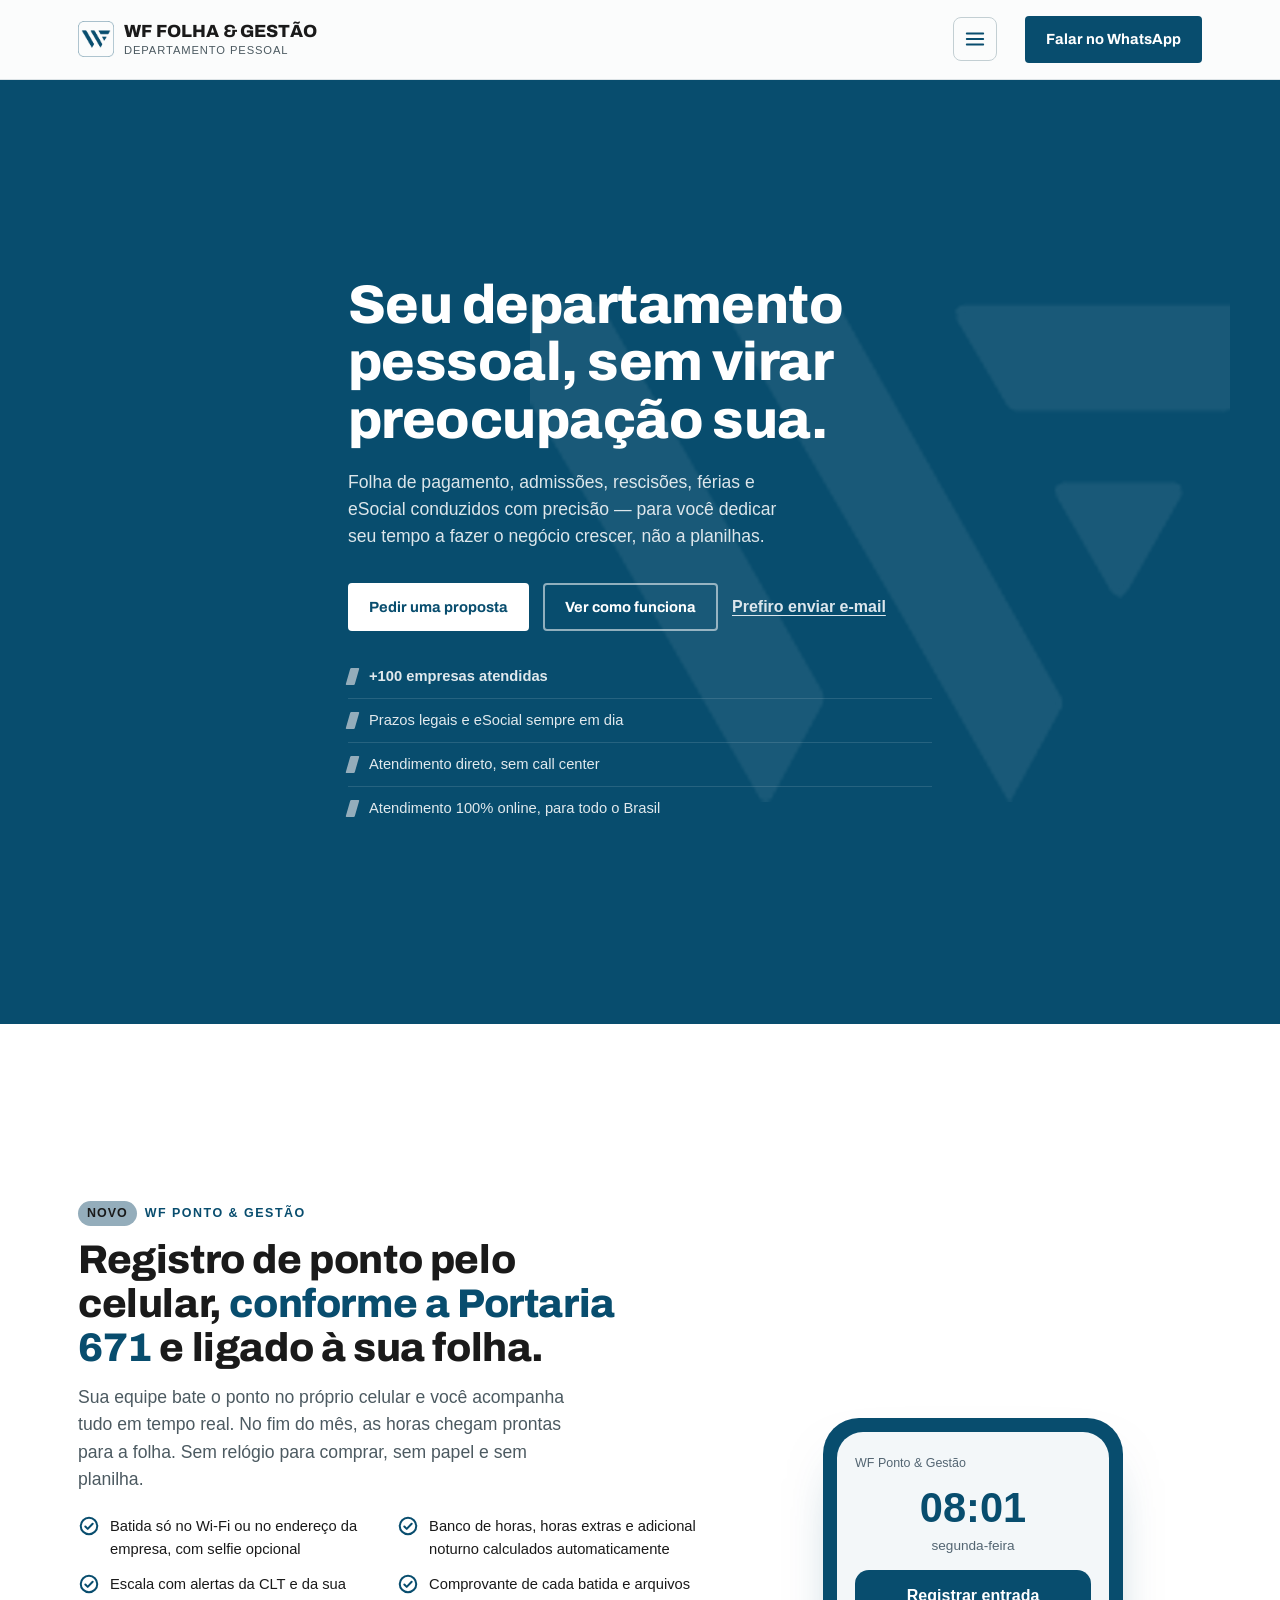
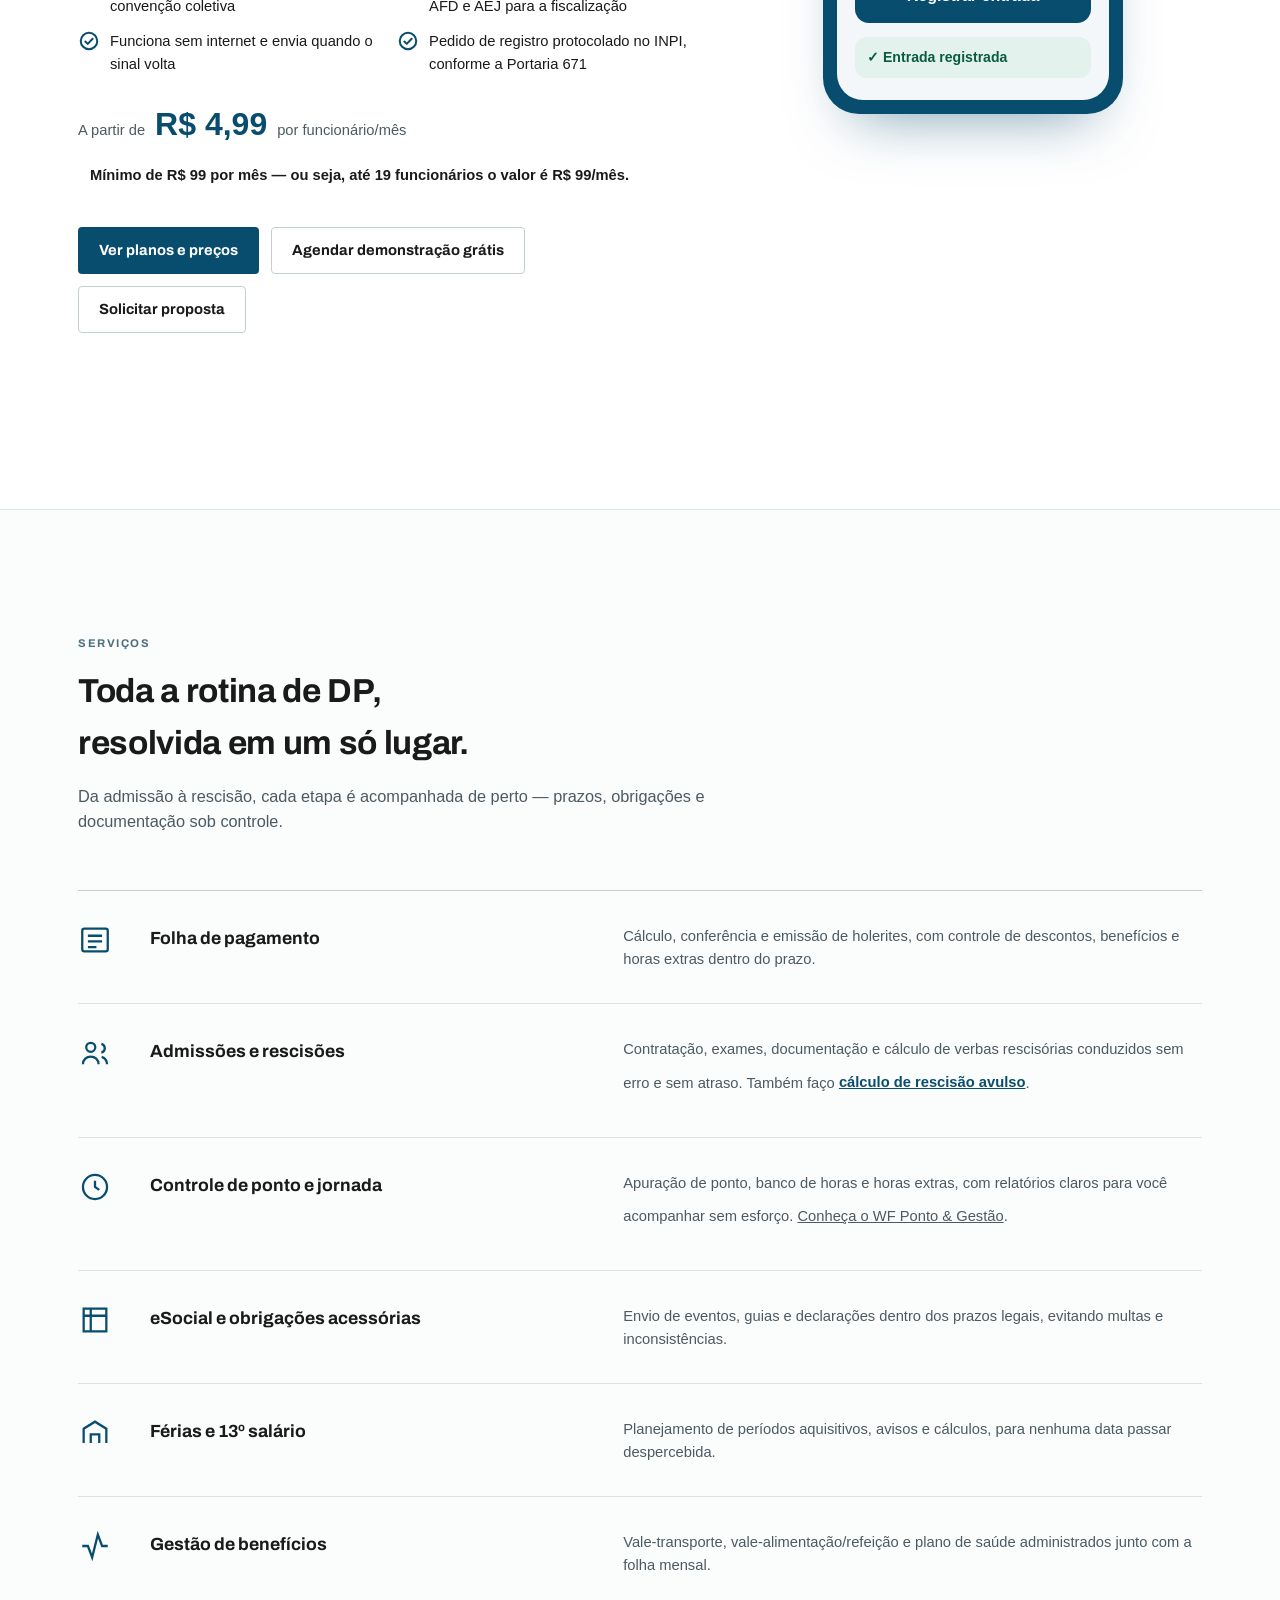
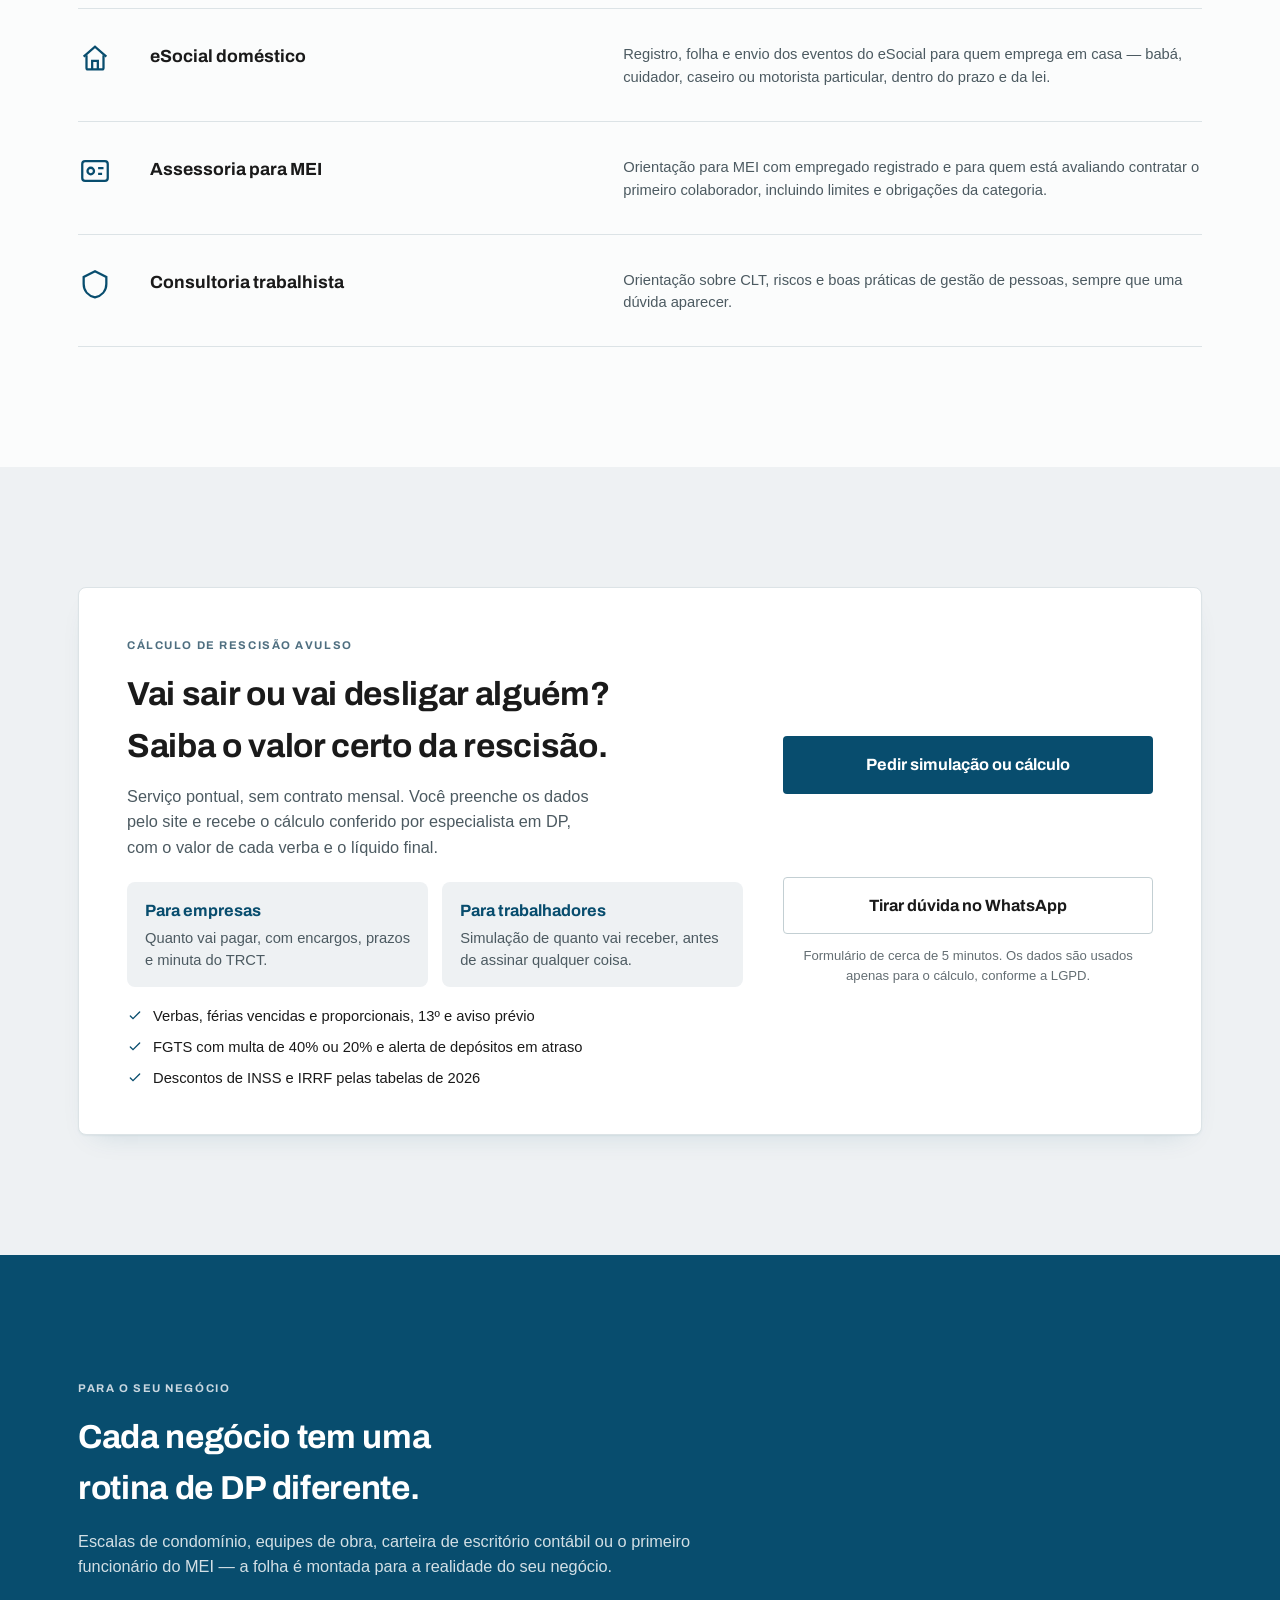
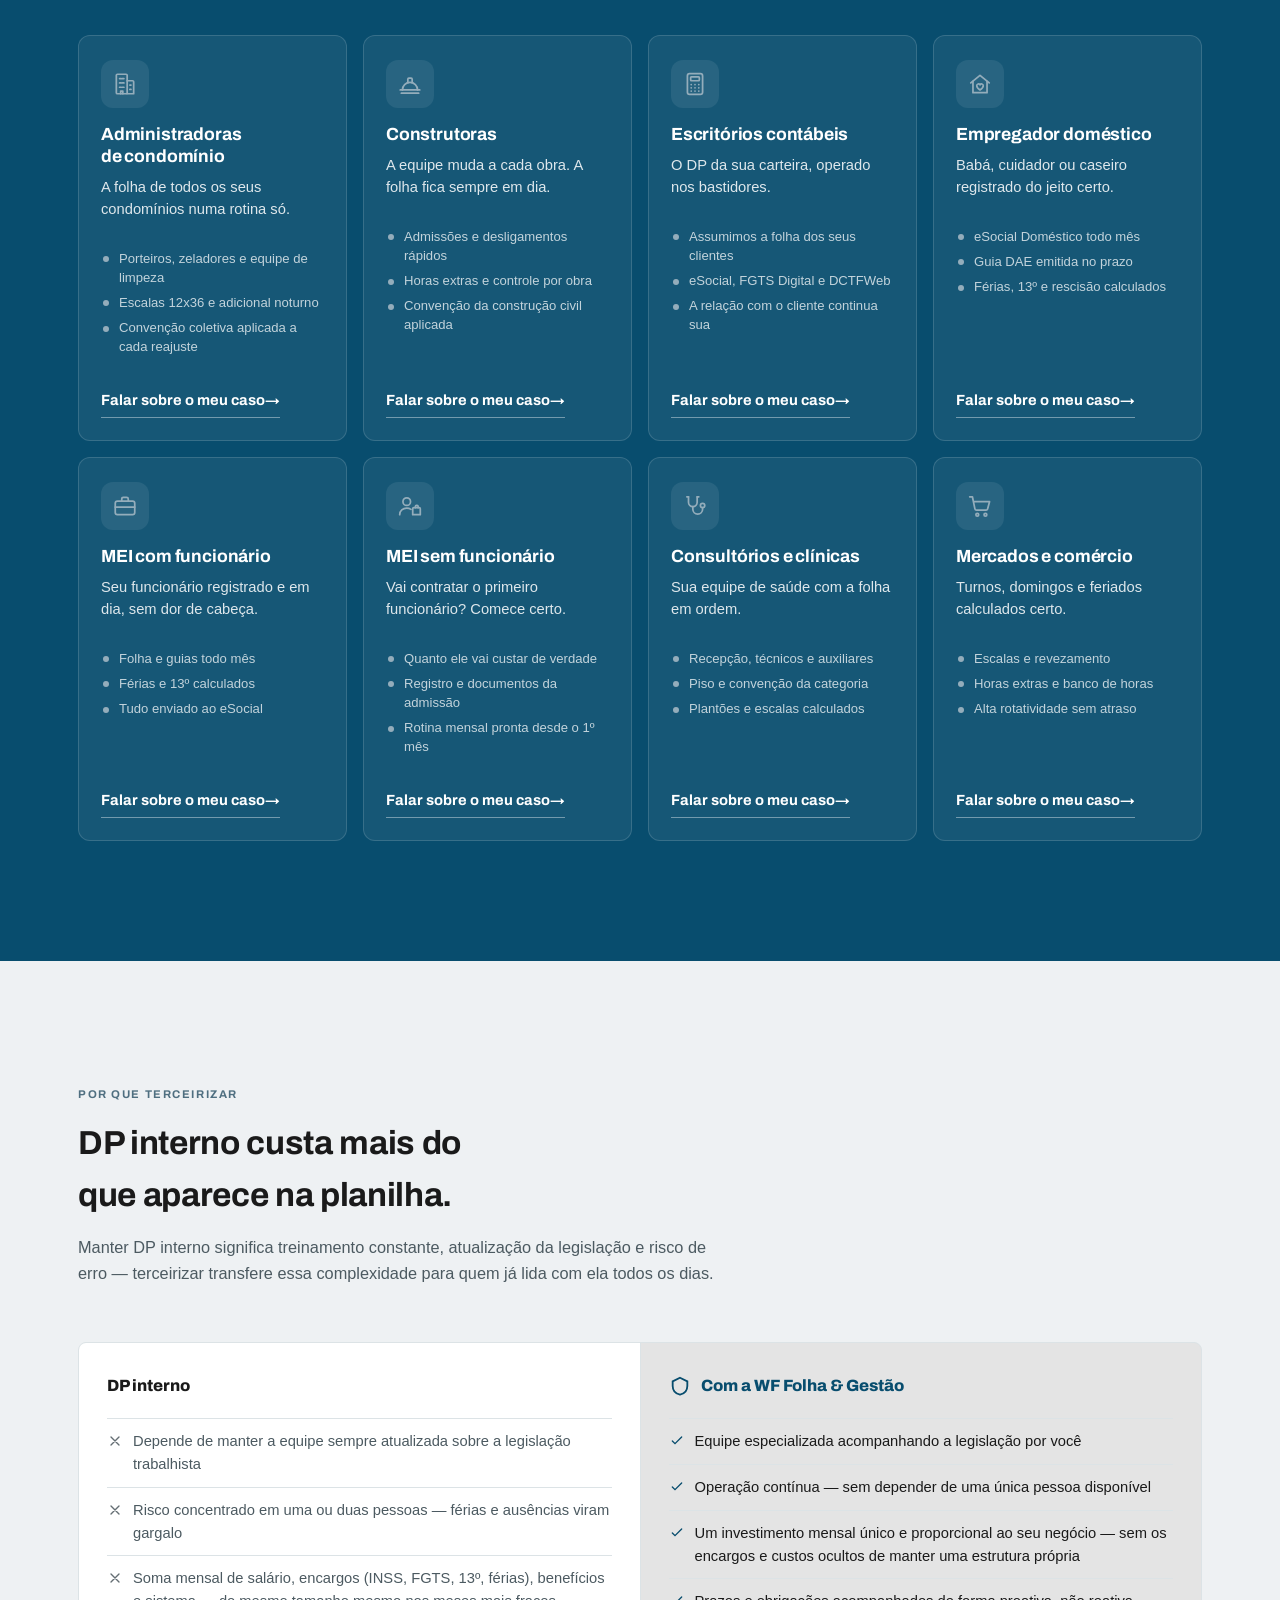
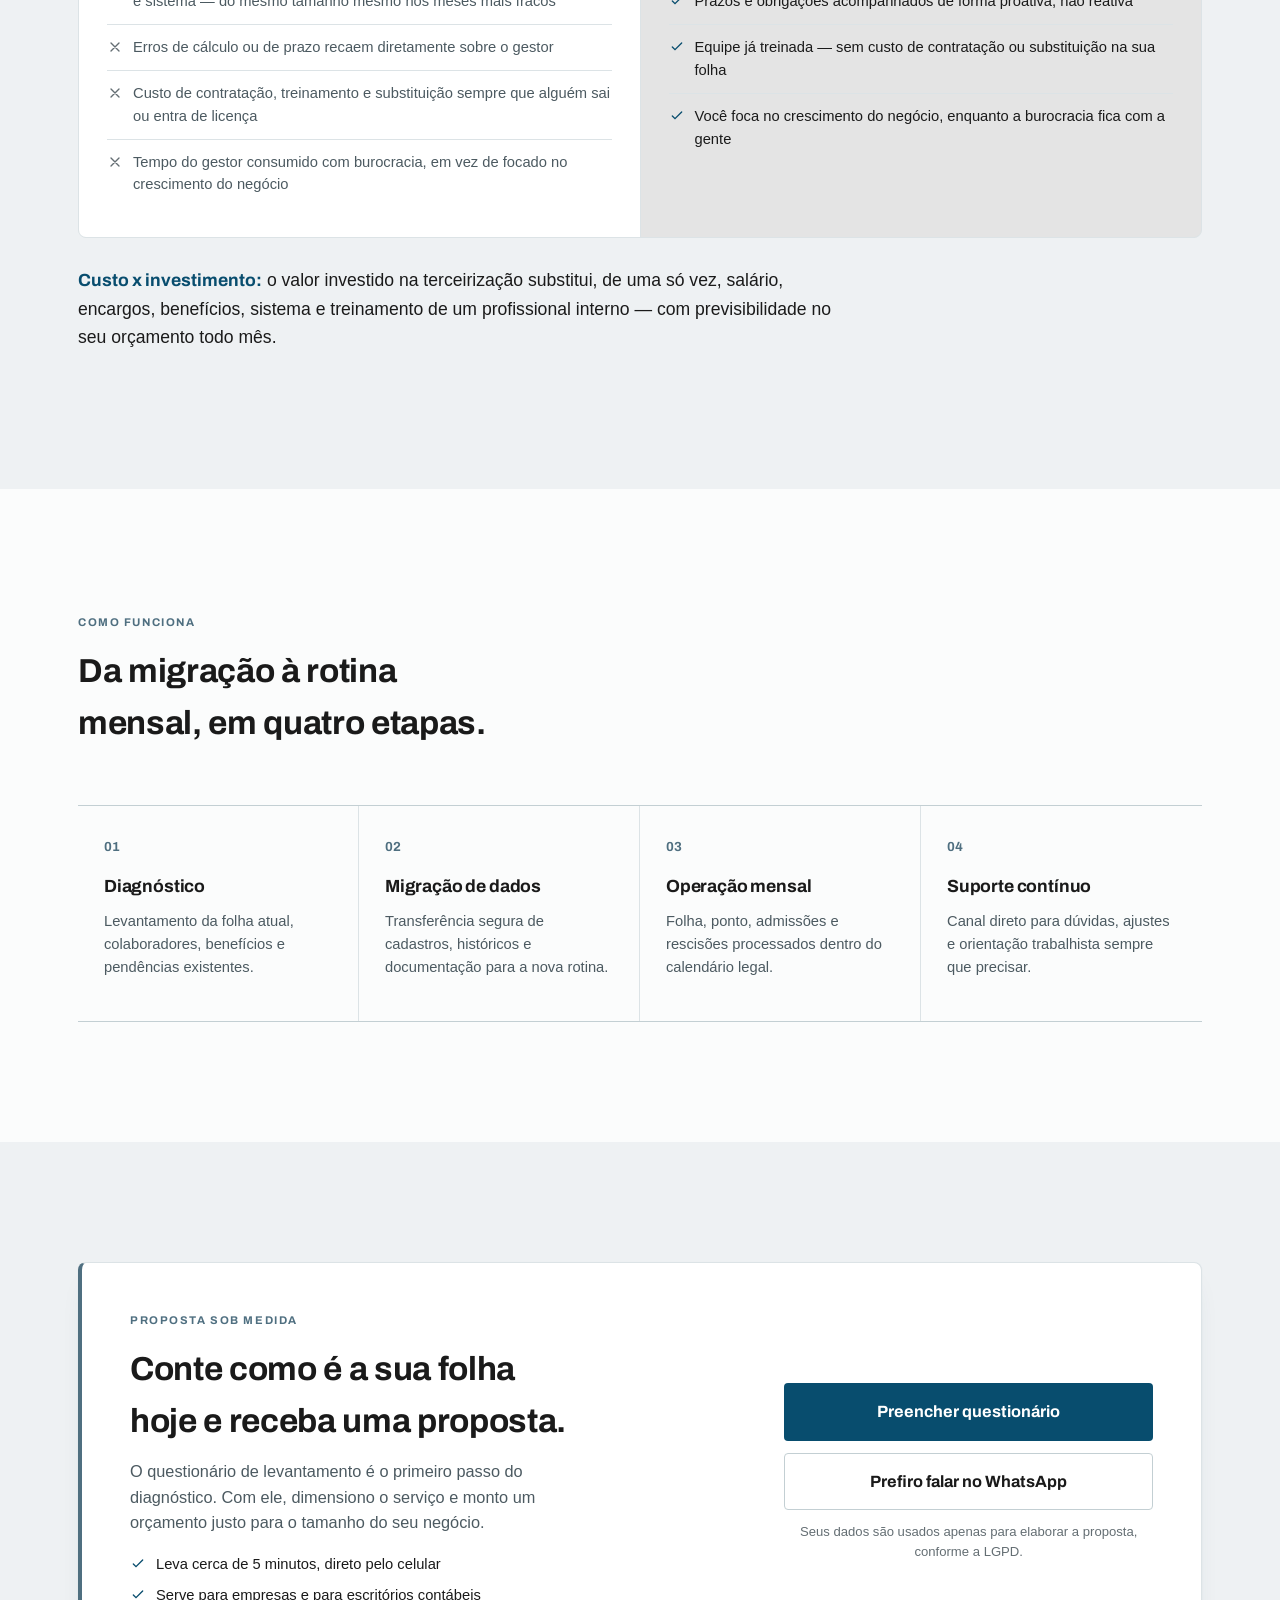
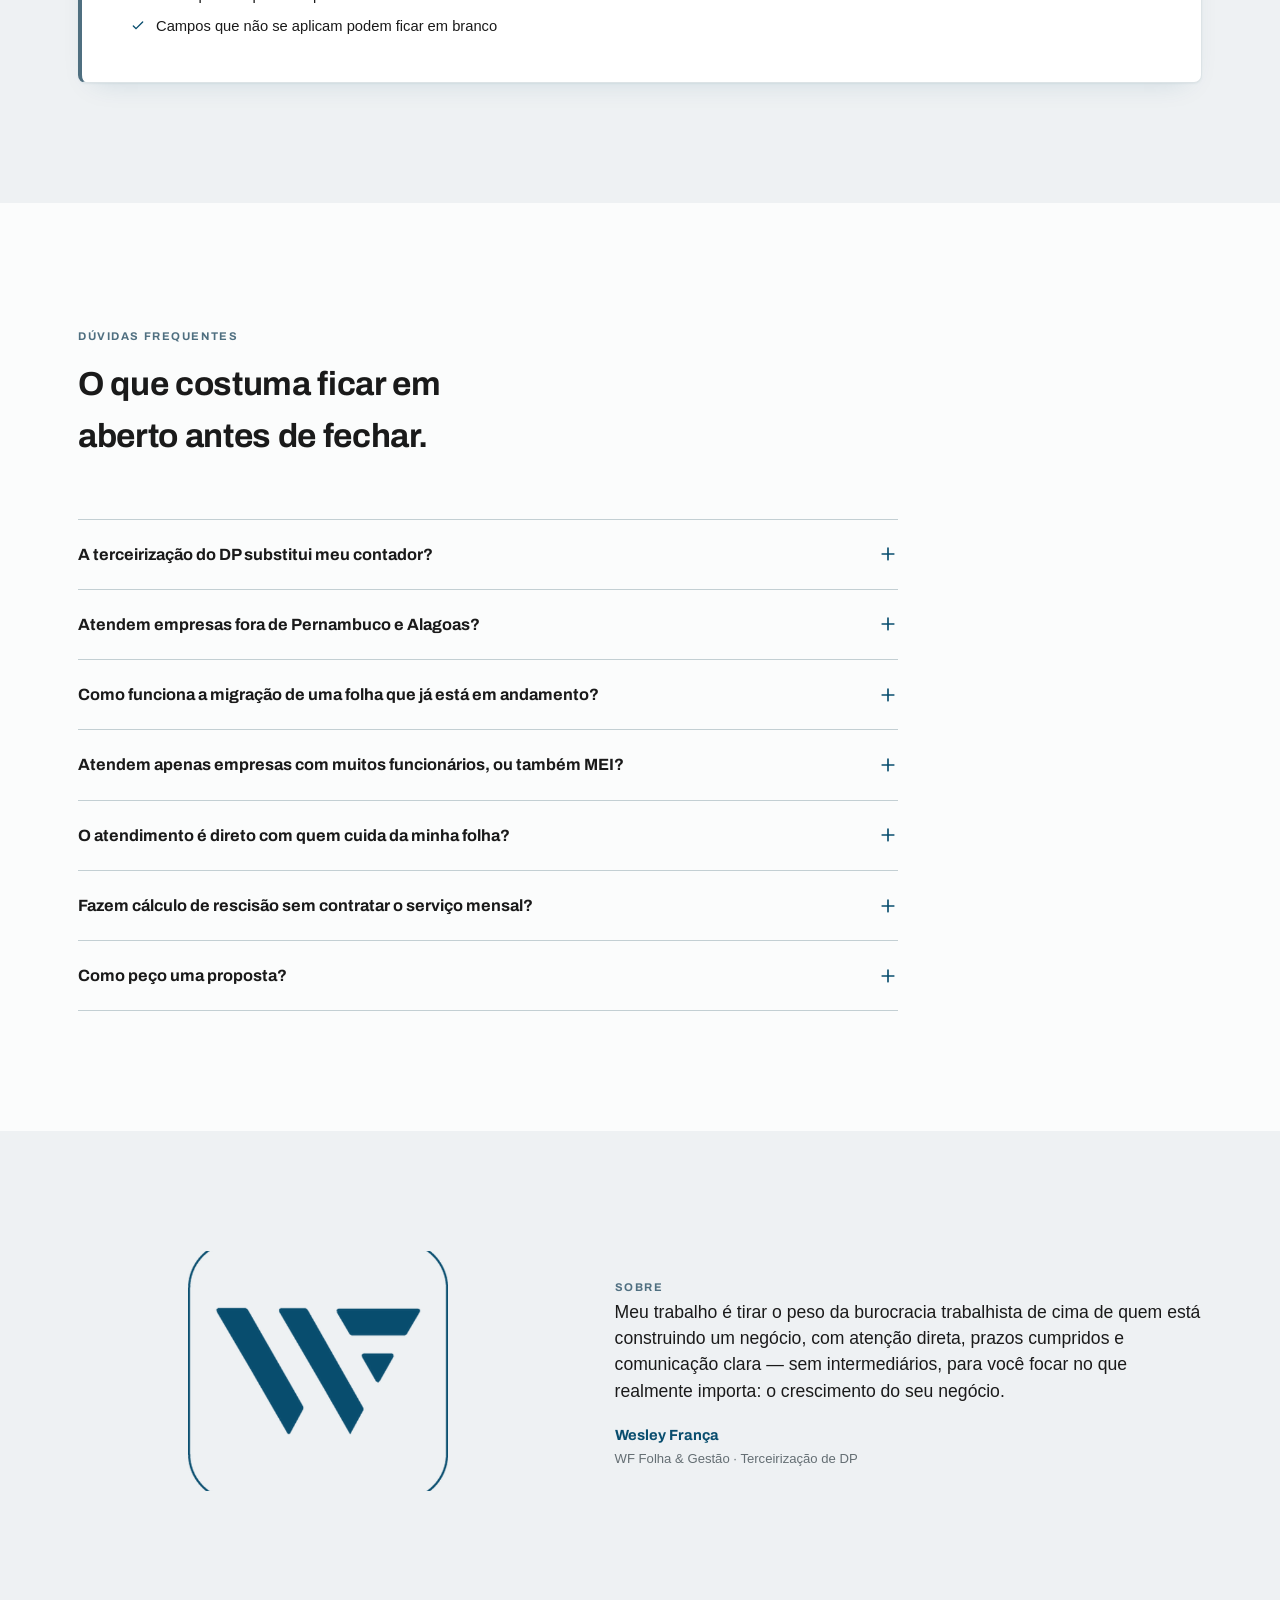
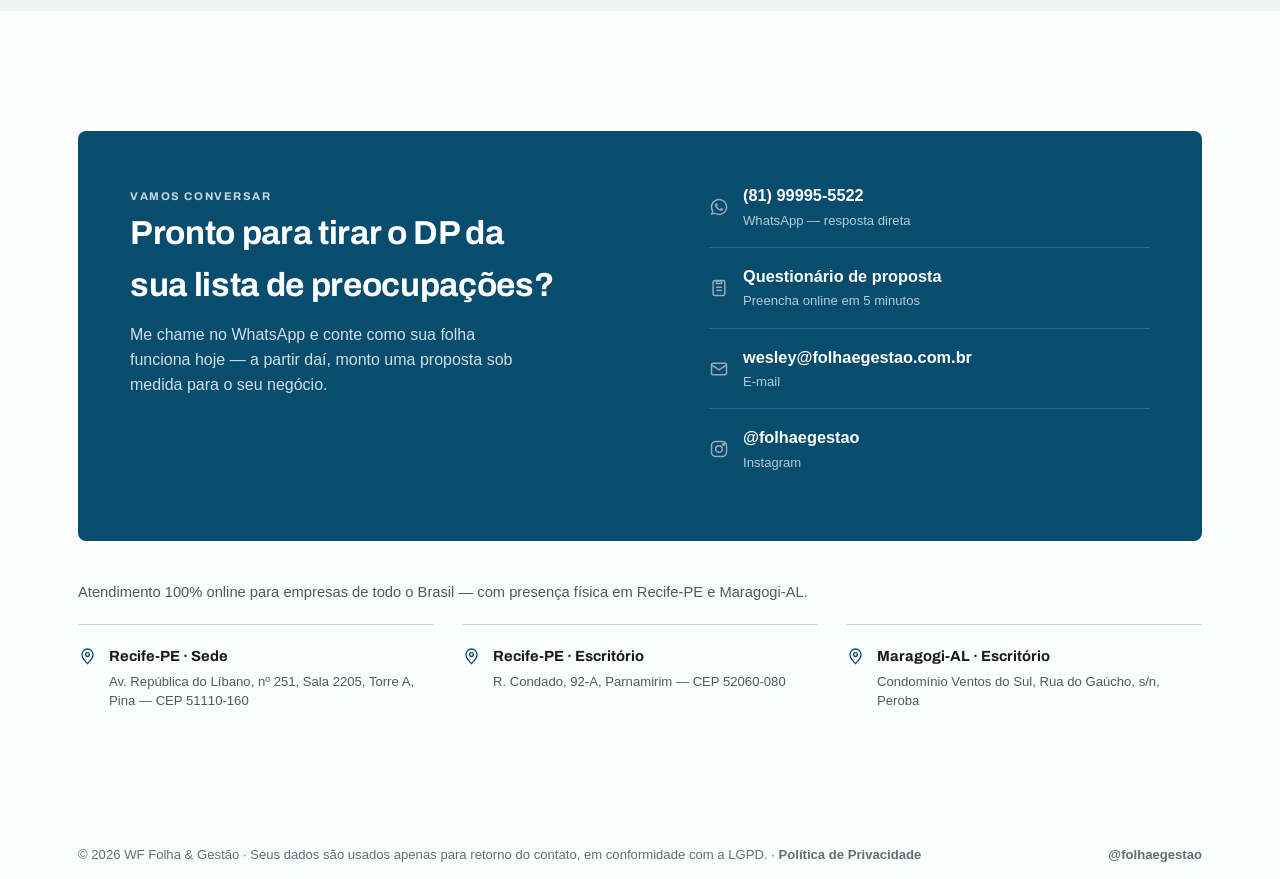
==== index.html @ 5e80c819 "Maragogi passa de "Filial" para "Escritório" O dono confirmou que a unidade de Maragogi não tem insc" ====
<!DOCTYPE html>
<html lang="pt-BR">
<head>
<meta charset="UTF-8">
<meta name="viewport" content="width=device-width, initial-scale=1, viewport-fit=cover">
<title>WF Folha &amp; Gestão | Departamento Pessoal terceirizado e ponto pelo celular</title>
<link rel="canonical" href="https://folhaegestao.com.br/">
<script type="application/ld+json">{"@context": "https://schema.org", "@type": "ProfessionalService", "name": "WF Folha & Gestão", "alternateName": "Wesley França Soluções Empresariais", "url": "https://folhaegestao.com.br/", "logo": "https://folhaegestao.com.br/icon-512.png", "image": "https://folhaegestao.com.br/og-image.png", "telephone": "+55-81-99995-5522", "email": "wesley@folhaegestao.com.br", "address": {"@type": "PostalAddress", "streetAddress": "Av. República do Líbano, 251, Sala 2205, Torre A", "addressLocality": "Recife", "addressRegion": "PE", "postalCode": "51110-160", "addressCountry": "BR"}, "areaServed": "BR", "sameAs": ["https://instagram.com/folhaegestao"], "description": "Terceirização de Departamento Pessoal e ponto eletrônico pelo celular: folha de pagamento, admissões, rescisões, férias e eSocial."}</script>
<meta name="description" content="WF Folha &amp; Gestão — terceirização de Departamento Pessoal: folha de pagamento, admissões, rescisões, férias e eSocial para condomínios, construtoras, escritórios contábeis, clínicas, comércio, MEI e empregador doméstico em Recife, litoral sul de PE e Maragogi-AL.">
<meta name="theme-color" content="#084D6E">
<link rel="icon" href="favicon.ico" sizes="any">
<link rel="icon" type="image/png" href="icon-512.png">
<link rel="apple-touch-icon" href="apple-touch-icon.png">
<meta property="og:type" content="website">
<meta property="og:locale" content="pt_BR">
<meta property="og:site_name" content="WF Folha &amp; Gestão">
<meta property="og:title" content="WF Folha &amp; Gestão — Terceirização de Departamento Pessoal">
<meta property="og:description" content="Folha de pagamento, admissões, rescisões, férias e eSocial conduzidos com precisão para o seu negócio.">
<meta property="og:url" content="https://folhaegestao.com.br/">
<meta property="og:image" content="https://folhaegestao.com.br/og-image.png">
<meta property="og:image:width" content="1200">
<meta property="og:image:height" content="630">
<meta name="twitter:card" content="summary_large_image">
<link rel="preconnect" href="https://fonts.googleapis.com">
<link rel="preconnect" href="https://fonts.gstatic.com" crossorigin>
<link rel="stylesheet" href="https://fonts.googleapis.com/css2?family=Archivo:wght@400;500;600;700;800&family=Archivo+Expanded:wght@700&display=swap">

<link rel="stylesheet" href="/estilos.css">
</head>
<body>
<a class="pular-conteudo" href="#conteudo">Pular para o conteúdo</a>

<header>
  <div class="wrap nav">
    <a class="brand-lockup" href="/" aria-label="WF Folha &amp; Gestão — início">
      <span class="brand-mark" aria-hidden="true"></span>
      <span class="brand">
        <span class="brand-name">WF Folha &amp; Gestão</span>
        <span class="brand-sub">Departamento Pessoal</span>
      </span>
    </a>
    <button class="menu-botao" type="button" id="menu-botao" aria-expanded="false" aria-controls="menu-principal" aria-label="Abrir menu de navegação">
      <svg viewBox="0 0 24 24" fill="none" stroke="currentColor" stroke-width="2" stroke-linecap="round" aria-hidden="true"><path d="M3 6h18M3 12h18M3 18h18"/></svg>
    </button>
    <nav class="links nav-links-mobile-hide" id="menu-principal">
      <a href="/ponto/" style="font-weight:700">Registro de ponto</a>
      <a href="#servicos">Serviços</a>
      <a href="#para-quem">Para quem</a>
      <a href="#calculo-rescisao">Rescisão</a>
      <a href="#comparativo">Por que terceirizar</a>
      <a href="#processo">Como funciona</a>
      <a href="#proposta">Proposta</a>
      <a href="#faq">Dúvidas</a>
      <a href="#contato">Contato</a>
    </nav>
    <a class="btn btn-gold nav-cta" href="https://wa.me/5581999955522?text=Ol%C3%A1%21%20Vim%20pelo%20site%20e%20quero%20saber%20mais%20sobre%20a%20terceiriza%C3%A7%C3%A3o%20de%20DP." target="_blank" rel="noopener">Falar no WhatsApp</a>
  </div>
</header>
<main id="conteudo">

<section class="hero">
  <div class="wrap hero-inner">
    <div>
      <h1>Seu departamento pessoal, sem virar preocupação sua.</h1>
      <p class="hero-sub">Folha de pagamento, admissões, rescisões, férias e eSocial conduzidos com precisão — para você dedicar seu tempo a fazer o negócio crescer, não a planilhas.</p>
      <div class="hero-ctas">
        <a class="btn btn-gold" href="https://wa.me/5581999955522?text=Ol%C3%A1%21%20Vim%20pelo%20site%20e%20quero%20saber%20mais%20sobre%20a%20terceiriza%C3%A7%C3%A3o%20de%20DP." target="_blank" rel="noopener">
          Pedir uma proposta
        </a>
        <a class="btn btn-line-petrol" href="#proposta">Ver como funciona</a>
        <a class="hero-link" href="mailto:comercial@folhaegestao.com.br">Prefiro enviar e-mail</a>
      </div>
      <div class="hero-chips">
        <div class="hero-chip">
          <span class="hero-chip-mark" aria-hidden="true"></span>
          <strong>+100 empresas atendidas</strong>
        </div>
        <div class="hero-chip">
          <span class="hero-chip-mark" aria-hidden="true"></span>
          Prazos legais e eSocial sempre em dia
        </div>
        <div class="hero-chip">
          <span class="hero-chip-mark" aria-hidden="true"></span>
          Atendimento direto, sem call center
        </div>
        <div class="hero-chip">
          <span class="hero-chip-mark" aria-hidden="true"></span>
          Atendimento 100% online, para todo o Brasil
        </div>
      </div>
    </div>
  </div>
</section>


<span id="registro-de-ponto" class="ancora-antiga" aria-hidden="true"></span>
<span id="ponto" class="ancora-antiga" aria-hidden="true"></span>
<section class="ponto-faixa" id="wf-ponto" aria-labelledby="ponto-titulo">
  <div class="wrap">
    <div>
      <span class="ponto-selo"><b>Novo</b> WF Ponto &amp; Gestão</span>
      <h2 id="ponto-titulo">Registro de ponto pelo celular, <em>conforme a Portaria 671</em> e ligado à sua folha.</h2>
      <p class="ponto-lead">Sua equipe bate o ponto no próprio celular e você acompanha tudo em tempo real. No fim do mês, as horas chegam prontas para a folha. Sem relógio para comprar, sem papel e sem planilha.</p>
      <ul class="ponto-beneficios">
        <li><svg viewBox="0 0 24 24" fill="none" stroke="currentColor" stroke-width="2.2" stroke-linecap="round" stroke-linejoin="round" aria-hidden="true"><circle cx="12" cy="12" r="9"/><path d="M8 12.5l2.6 2.6L16 9.5"/></svg>Batida só no Wi-Fi ou no endereço da empresa, com selfie opcional</li>
        <li><svg viewBox="0 0 24 24" fill="none" stroke="currentColor" stroke-width="2.2" stroke-linecap="round" stroke-linejoin="round" aria-hidden="true"><circle cx="12" cy="12" r="9"/><path d="M8 12.5l2.6 2.6L16 9.5"/></svg>Banco de horas, horas extras e adicional noturno calculados automaticamente</li>
        <li><svg viewBox="0 0 24 24" fill="none" stroke="currentColor" stroke-width="2.2" stroke-linecap="round" stroke-linejoin="round" aria-hidden="true"><circle cx="12" cy="12" r="9"/><path d="M8 12.5l2.6 2.6L16 9.5"/></svg>Escala com alertas da CLT e da sua convenção coletiva</li>
        <li><svg viewBox="0 0 24 24" fill="none" stroke="currentColor" stroke-width="2.2" stroke-linecap="round" stroke-linejoin="round" aria-hidden="true"><circle cx="12" cy="12" r="9"/><path d="M8 12.5l2.6 2.6L16 9.5"/></svg>Comprovante de cada batida e arquivos AFD e AEJ para a fiscalização</li>
        <li><svg viewBox="0 0 24 24" fill="none" stroke="currentColor" stroke-width="2.2" stroke-linecap="round" stroke-linejoin="round" aria-hidden="true"><circle cx="12" cy="12" r="9"/><path d="M8 12.5l2.6 2.6L16 9.5"/></svg>Funciona sem internet e envia quando o sinal volta</li>
        <li><svg viewBox="0 0 24 24" fill="none" stroke="currentColor" stroke-width="2.2" stroke-linecap="round" stroke-linejoin="round" aria-hidden="true"><circle cx="12" cy="12" r="9"/><path d="M8 12.5l2.6 2.6L16 9.5"/></svg>Pedido de registro protocolado no INPI, conforme a Portaria 671</li>
      </ul>
      <div class="ponto-preco"><span>A partir de</span><strong>R$ 4,99</strong><span>por funcionário/mês</span></div>
      <p class="ponto-minimo">Mínimo de R$ 99 por mês &mdash; ou seja, at&eacute; 19 funcion&aacute;rios o valor &eacute; R$ 99/m&ecirc;s.</p>
      <div class="ponto-ctas">
        <a class="btn btn-gold" href="/ponto/#planos">Ver planos e preços</a>
        <a class="btn btn-ghost" href="/ponto/#demonstracao">Agendar demonstração grátis</a>
        <a class="btn btn-ghost" href="https://wa.me/5581999955522?text=Ol%C3%A1%21%20Vim%20pelo%20site%20e%20quero%20uma%20proposta%20do%20WF%20Ponto%20%26%20Gest%C3%A3o%20%28registro%20de%20ponto%29." target="_blank" rel="noopener">Solicitar proposta</a>
      </div>
    </div>
    <!-- Item c da auditoria: a tela de exemplo não inventa pessoa, empresa,
         data exata nem saldo de banco de horas. Mostra só a confirmação. -->
    <div class="ponto-celular" role="img" aria-label="Tela de exemplo do app de ponto, com a entrada registrada">
      <div class="ponto-tela">
        <div class="t-topo"><span>WF Ponto &amp; Gestão</span></div>
        <div class="t-hora">08:01</div>
        <div class="t-data">segunda-feira</div>
        <div class="t-botao">Registrar entrada</div>
        <div class="t-ok"><b>✓ Entrada registrada</b></div>
      </div>
    </div>
  </div>
</section>

<section id="servicos">
  <div class="wrap">
    <div class="section-head">
      <span class="eyebrow">Serviços</span>
      <h2>Toda a rotina de DP, resolvida em um só lugar.</h2>
      <p>Da admissão à rescisão, cada etapa é acompanhada de perto — prazos, obrigações e documentação sob controle.</p>
    </div>

    <div class="ledger">
      <div class="ledger-row">
        <svg class="ledger-icon" viewBox="0 0 24 24" fill="none" stroke="currentColor" stroke-width="1.6"><rect x="3" y="4" width="18" height="16" rx="1.5"/><path d="M7 9h10M7 13h10M7 17h6"/></svg>
        <div class="ledger-title">Folha de pagamento</div>
        <div class="ledger-desc">Cálculo, conferência e emissão de holerites, com controle de descontos, benefícios e horas extras dentro do prazo.</div>
      </div>
      <div class="ledger-row">
        <svg class="ledger-icon" viewBox="0 0 24 24" fill="none" stroke="currentColor" stroke-width="1.6"><circle cx="9" cy="8" r="3.2"/><path d="M3.5 20c0-3.3 2.5-5.5 5.5-5.5s5.5 2.2 5.5 5.5"/><path d="M16.5 5.5a3.2 3.2 0 0 1 0 6.2"/><path d="M20.5 20c0-2.7-1.7-4.6-3.8-5.3"/></svg>
        <div class="ledger-title">Admissões e rescisões</div>
        <div class="ledger-desc">Contratação, exames, documentação e cálculo de verbas rescisórias conduzidos sem erro e sem atraso. Também faço <a href="#calculo-rescisao" style="color:var(--petrol);font-weight:600">cálculo de rescisão avulso</a>.</div>
      </div>
      <div class="ledger-row">
        <svg class="ledger-icon" viewBox="0 0 24 24" fill="none" stroke="currentColor" stroke-width="1.6"><circle cx="12" cy="12" r="8.5"/><path d="M12 7.5V12l3 2"/></svg>
        <div class="ledger-title">Controle de ponto e jornada</div>
        <div class="ledger-desc">Apuração de ponto, banco de horas e horas extras, com relatórios claros para você acompanhar sem esforço. <a href="/ponto/">Conheça o WF Ponto &amp; Gestão</a>.</div>
      </div>
      <div class="ledger-row">
        <svg class="ledger-icon" viewBox="0 0 24 24" fill="none" stroke="currentColor" stroke-width="1.6"><path d="M4 4h16v16H4z"/><path d="M4 9h16M9 4v16"/></svg>
        <div class="ledger-title">eSocial e obrigações acessórias</div>
        <div class="ledger-desc">Envio de eventos, guias e declarações dentro dos prazos legais, evitando multas e inconsistências.</div>
      </div>
      <div class="ledger-row">
        <svg class="ledger-icon" viewBox="0 0 24 24" fill="none" stroke="currentColor" stroke-width="1.6"><path d="M4 19V9l8-5 8 5v10"/><path d="M9 19v-6h6v6"/></svg>
        <div class="ledger-title">Férias e 13º salário</div>
        <div class="ledger-desc">Planejamento de períodos aquisitivos, avisos e cálculos, para nenhuma data passar despercebida.</div>
      </div>
      <div class="ledger-row">
        <svg class="ledger-icon" viewBox="0 0 24 24" fill="none" stroke="currentColor" stroke-width="1.6"><path d="M3 12h4l3 8 4-16 3 8h4"/></svg>
        <div class="ledger-title">Gestão de benefícios</div>
        <div class="ledger-desc">Vale-transporte, vale-alimentação/refeição e plano de saúde administrados junto com a folha mensal.</div>
      </div>
      <div class="ledger-row">
        <svg class="ledger-icon" viewBox="0 0 24 24" fill="none" stroke="currentColor" stroke-width="1.6"><path d="M4 11l8-7 8 7"/><path d="M6 10v9a1 1 0 0 0 1 1h10a1 1 0 0 0 1-1v-9"/><path d="M10 20v-6h4v6"/></svg>
        <div class="ledger-title">eSocial doméstico</div>
        <div class="ledger-desc">Registro, folha e envio dos eventos do eSocial para quem emprega em casa — babá, cuidador, caseiro ou motorista particular, dentro do prazo e da lei.</div>
      </div>
      <div class="ledger-row">
        <svg class="ledger-icon" viewBox="0 0 24 24" fill="none" stroke="currentColor" stroke-width="1.6"><rect x="3" y="5" width="18" height="14" rx="2"/><circle cx="9" cy="12" r="2.3"/><path d="M14.2 10h3.8M14.2 14h2.8"/></svg>
        <div class="ledger-title">Assessoria para MEI</div>
        <div class="ledger-desc">Orientação para MEI com empregado registrado e para quem está avaliando contratar o primeiro colaborador, incluindo limites e obrigações da categoria.</div>
      </div>
      <div class="ledger-row">
        <svg class="ledger-icon" viewBox="0 0 24 24" fill="none" stroke="currentColor" stroke-width="1.6"><path d="M12 3l8 4v5c0 5-3.4 8.4-8 9.5C7.4 20.4 4 17 4 12V7l8-4z"/></svg>
        <div class="ledger-title">Consultoria trabalhista</div>
        <div class="ledger-desc">Orientação sobre CLT, riscos e boas práticas de gestão de pessoas, sempre que uma dúvida aparecer.</div>
      </div>
    </div>
  </div>
</section>

<section class="alt" id="calculo-rescisao">
  <div class="wrap">
    <div class="quote calc">
      <div>
        <span class="eyebrow">Cálculo de rescisão avulso</span>
        <h2>Vai sair ou vai desligar alguém? Saiba o valor certo da rescisão.</h2>
        <p>Serviço pontual, sem contrato mensal. Você preenche os dados pelo site e recebe o cálculo conferido por especialista em DP, com o valor de cada verba e o líquido final.</p>
        <div class="calc-aud">
          <div><strong>Para empresas</strong><span>Quanto vai pagar, com encargos, prazos e minuta do TRCT.</span></div>
          <div><strong>Para trabalhadores</strong><span>Simulação de quanto vai receber, antes de assinar qualquer coisa.</span></div>
        </div>
        <ul class="quote-list">
          <li><svg viewBox="0 0 24 24" fill="none" stroke="currentColor" stroke-width="2" stroke-linecap="round"><path d="M5 12l4 4L19 6"/></svg>Verbas, férias vencidas e proporcionais, 13º e aviso prévio</li>
          <li><svg viewBox="0 0 24 24" fill="none" stroke="currentColor" stroke-width="2" stroke-linecap="round"><path d="M5 12l4 4L19 6"/></svg>FGTS com multa de 40% ou 20% e alerta de depósitos em atraso</li>
          <li><svg viewBox="0 0 24 24" fill="none" stroke="currentColor" stroke-width="2" stroke-linecap="round"><path d="M5 12l4 4L19 6"/></svg>Descontos de INSS e IRRF pelas tabelas de 2026</li>
        </ul>
      </div>
      <div class="quote-cta">
        <a class="btn btn-gold" href="/calculo-rescisao/">Pedir simulação ou cálculo</a>
        <a class="btn btn-line-petrol" href="/rescisao/">Ver o que entra na conta</a>
        <a class="btn btn-ghost" href="https://wa.me/5581999955522?text=Ol%C3%A1%21%20Vim%20pelo%20site%20e%20quero%20uma%20simula%C3%A7%C3%A3o%20de%20rescis%C3%A3o." target="_blank" rel="noopener">Tirar dúvida no WhatsApp</a>
        <small>Formulário de cerca de 5 minutos. Os dados são usados apenas para o cálculo, conforme a LGPD.</small>
      </div>
    </div>
  </div>
</section>



<section class="segmentos" id="para-quem">
  <div class="wrap">
    <div class="section-head">
      <span class="eyebrow">Para o seu negócio</span>
      <h2>Cada negócio tem uma rotina de DP diferente.</h2>
      <p>Escalas de condomínio, equipes de obra, carteira de escritório contábil ou o primeiro funcionário do MEI — a folha é montada para a realidade do seu negócio.</p>
    </div>
    <div class="seg-grid">
      <article class="seg-card">
        <span class="seg-icon"><svg viewBox="0 0 24 24" fill="none" stroke="currentColor" stroke-width="1.6" stroke-linecap="round" stroke-linejoin="round" aria-hidden="true"><rect x="4" y="3" width="10" height="18" rx="1"/><path d="M14 9h5a1 1 0 0 1 1 1v11H14"/><path d="M7 7h1.5M9.5 7H11M7 11h1.5M9.5 11H11M7 15h1.5M9.5 15H11M16.5 13h1M16.5 17h1"/><path d="M8 21v-2.5h2V21"/></svg></span>
        <h3>Administradoras de condomínio</h3>
        <p>A folha de todos os seus condomínios numa rotina só.</p>
        <ul><li>Porteiros, zeladores e equipe de limpeza</li><li>Escalas 12x36 e adicional noturno</li><li>Convenção coletiva aplicada a cada reajuste</li></ul>
        <a class="seg-link" href="https://wa.me/5581999955522?text=Ol%C3%A1%21%20Vim%20pelo%20site.%20Sou%20de%20uma%20administradora%20de%20condom%C3%ADnios.%20Quero%20saber%20sobre%20a%20terceiriza%C3%A7%C3%A3o%20do%20DP." target="_blank" rel="noopener">Falar sobre o meu caso <span aria-hidden="true">→</span></a>
      </article>
      <article class="seg-card">
        <span class="seg-icon"><svg viewBox="0 0 24 24" fill="none" stroke="currentColor" stroke-width="1.6" stroke-linecap="round" stroke-linejoin="round" aria-hidden="true"><path d="M3 17.5h18"/><path d="M5 17.5a7 7 0 0 1 14 0"/><path d="M10 10.8V7.5a1 1 0 0 1 1-1h2a1 1 0 0 1 1 1v3.3"/><path d="M4 20.5h16"/></svg></span>
        <h3>Construtoras</h3>
        <p>A equipe muda a cada obra. A folha fica sempre em dia.</p>
        <ul><li>Admissões e desligamentos rápidos</li><li>Horas extras e controle por obra</li><li>Convenção da construção civil aplicada</li></ul>
        <a class="seg-link" href="https://wa.me/5581999955522?text=Ol%C3%A1%21%20Vim%20pelo%20site.%20Tenho%20uma%20construtora.%20Quero%20saber%20sobre%20a%20terceiriza%C3%A7%C3%A3o%20do%20DP." target="_blank" rel="noopener">Falar sobre o meu caso <span aria-hidden="true">→</span></a>
      </article>
      <article class="seg-card">
        <span class="seg-icon"><svg viewBox="0 0 24 24" fill="none" stroke="currentColor" stroke-width="1.6" stroke-linecap="round" stroke-linejoin="round" aria-hidden="true"><rect x="5" y="2.5" width="14" height="19" rx="2"/><rect x="8" y="5.5" width="8" height="3.5" rx="0.6"/><path d="M8.5 12.5h.01M12 12.5h.01M15.5 12.5h.01M8.5 15.5h.01M12 15.5h.01M15.5 15.5h.01M8.5 18.5h.01M12 18.5h.01M15.5 18.5h.01"/></svg></span>
        <h3>Escritórios contábeis</h3>
        <p>O DP da sua carteira, operado nos bastidores.</p>
        <ul><li>Assumimos a folha dos seus clientes</li><li>eSocial, FGTS Digital e DCTFWeb</li><li>A relação com o cliente continua sua</li></ul>
        <a class="seg-link" href="https://wa.me/5581999955522?text=Ol%C3%A1%21%20Vim%20pelo%20site.%20Tenho%20um%20escrit%C3%B3rio%20cont%C3%A1bil.%20Quero%20saber%20sobre%20a%20terceiriza%C3%A7%C3%A3o%20do%20DP." target="_blank" rel="noopener">Falar sobre o meu caso <span aria-hidden="true">→</span></a>
      </article>
      <article class="seg-card">
        <span class="seg-icon"><svg viewBox="0 0 24 24" fill="none" stroke="currentColor" stroke-width="1.6" stroke-linecap="round" stroke-linejoin="round" aria-hidden="true"><path d="M3.5 11L12 4l8.5 7"/><path d="M5.5 9.5V20h13V9.5"/><path d="M12 17.5s-3-1.9-3-3.9a1.6 1.6 0 0 1 3-.8 1.6 1.6 0 0 1 3 .8c0 2-3 3.9-3 3.9z"/></svg></span>
        <h3>Empregador doméstico</h3>
        <p>Babá, cuidador ou caseiro registrado do jeito certo.</p>
        <ul><li>eSocial Doméstico todo mês</li><li>Guia DAE emitida no prazo</li><li>Férias, 13º e rescisão calculados</li></ul>
        <a class="seg-link" href="https://wa.me/5581999955522?text=Ol%C3%A1%21%20Vim%20pelo%20site.%20Tenho%20empregado%28a%29%20dom%C3%A9stico%28a%29.%20Quero%20saber%20sobre%20a%20terceiriza%C3%A7%C3%A3o%20do%20DP." target="_blank" rel="noopener">Falar sobre o meu caso <span aria-hidden="true">→</span></a>
      </article>
      <article class="seg-card">
        <span class="seg-icon"><svg viewBox="0 0 24 24" fill="none" stroke="currentColor" stroke-width="1.6" stroke-linecap="round" stroke-linejoin="round" aria-hidden="true"><rect x="3" y="7.5" width="18" height="12.5" rx="2"/><path d="M9 7.5V5.5a1.5 1.5 0 0 1 1.5-1.5h3A1.5 1.5 0 0 1 15 5.5v2"/><path d="M3 13h18"/></svg></span>
        <h3>MEI com funcionário</h3>
        <p>Seu funcionário registrado e em dia, sem dor de cabeça.</p>
        <ul><li>Folha e guias todo mês</li><li>Férias e 13º calculados</li><li>Tudo enviado ao eSocial</li></ul>
        <a class="seg-link" href="https://wa.me/5581999955522?text=Ol%C3%A1%21%20Vim%20pelo%20site.%20Sou%20MEI%20e%20tenho%20funcion%C3%A1rio.%20Quero%20saber%20sobre%20a%20terceiriza%C3%A7%C3%A3o%20do%20DP." target="_blank" rel="noopener">Falar sobre o meu caso <span aria-hidden="true">→</span></a>
      </article>
      <article class="seg-card">
        <span class="seg-icon"><svg viewBox="0 0 24 24" fill="none" stroke="currentColor" stroke-width="1.6" stroke-linecap="round" stroke-linejoin="round" aria-hidden="true"><circle cx="9" cy="8" r="3.5"/><path d="M2.5 20c0-3.6 2.9-6 6.5-6 1.5 0 2.8.4 3.9 1.1"/><path d="M15.5 13.5h5a1 1 0 0 1 1 1V20h-7v-5.5a1 1 0 0 1 1-1z"/><path d="M17 13.5v-1a1 1 0 0 1 1-1h.5a1 1 0 0 1 1 1v1"/></svg></span>
        <h3>MEI sem funcionário</h3>
        <p>Vai contratar o primeiro funcionário? Comece certo.</p>
        <ul><li>Quanto ele vai custar de verdade</li><li>Registro e documentos da admissão</li><li>Rotina mensal pronta desde o 1º mês</li></ul>
        <a class="seg-link" href="https://wa.me/5581999955522?text=Ol%C3%A1%21%20Vim%20pelo%20site.%20Sou%20MEI%20e%20quero%20contratar%20meu%20primeiro%20funcion%C3%A1rio.%20Quero%20saber%20sobre%20a%20terceiriza%C3%A7%C3%A3o%20do%20DP." target="_blank" rel="noopener">Falar sobre o meu caso <span aria-hidden="true">→</span></a>
      </article>
      <article class="seg-card">
        <span class="seg-icon"><svg viewBox="0 0 24 24" fill="none" stroke="currentColor" stroke-width="1.6" stroke-linecap="round" stroke-linejoin="round" aria-hidden="true"><path d="M6 3.5v5a4 4 0 0 0 8 0v-5"/><path d="M4.5 3.5H6M14 3.5h1.5"/><path d="M10 12.5v2.5a4.5 4.5 0 0 0 9 0v-1.5"/><circle cx="19" cy="11.5" r="2"/></svg></span>
        <h3>Consultórios e clínicas</h3>
        <p>Sua equipe de saúde com a folha em ordem.</p>
        <ul><li>Recepção, técnicos e auxiliares</li><li>Piso e convenção da categoria</li><li>Plantões e escalas calculados</li></ul>
        <a class="seg-link" href="https://wa.me/5581999955522?text=Ol%C3%A1%21%20Vim%20pelo%20site.%20Tenho%20um%20consult%C3%B3rio/cl%C3%ADnica.%20Quero%20saber%20sobre%20a%20terceiriza%C3%A7%C3%A3o%20do%20DP." target="_blank" rel="noopener">Falar sobre o meu caso <span aria-hidden="true">→</span></a>
      </article>
      <article class="seg-card">
        <span class="seg-icon"><svg viewBox="0 0 24 24" fill="none" stroke="currentColor" stroke-width="1.6" stroke-linecap="round" stroke-linejoin="round" aria-hidden="true"><path d="M2.5 3.5h2.5l2.3 11.2a1.5 1.5 0 0 0 1.5 1.2h8.7a1.5 1.5 0 0 0 1.5-1.1L20.8 8H6.1"/><circle cx="9.5" cy="20" r="1.3"/><circle cx="17" cy="20" r="1.3"/></svg></span>
        <h3>Mercados e comércio</h3>
        <p>Turnos, domingos e feriados calculados certo.</p>
        <ul><li>Escalas e revezamento</li><li>Horas extras e banco de horas</li><li>Alta rotatividade sem atraso</li></ul>
        <a class="seg-link" href="https://wa.me/5581999955522?text=Ol%C3%A1%21%20Vim%20pelo%20site.%20Tenho%20um%20mercado/com%C3%A9rcio.%20Quero%20saber%20sobre%20a%20terceiriza%C3%A7%C3%A3o%20do%20DP." target="_blank" rel="noopener">Falar sobre o meu caso <span aria-hidden="true">→</span></a>
      </article>
    </div>
  </div>
</section>

<section class="alt" id="comparativo">
  <div class="wrap">
    <div class="section-head">
      <span class="eyebrow">Por que terceirizar</span>
      <h2>DP interno custa mais do que aparece na planilha.</h2>
      <p>Manter DP interno significa treinamento constante, atualização da legislação e risco de erro — terceirizar transfere essa complexidade para quem já lida com ela todos os dias.</p>
    </div>

    <div class="compare">
      <div class="compare-col">
        <div class="compare-head">DP interno</div>
        <div class="compare-item">
          <svg viewBox="0 0 24 24" fill="none" stroke="currentColor" stroke-width="2" stroke-linecap="round"><path d="M6 6l12 12M18 6L6 18"/></svg>
          Depende de manter a equipe sempre atualizada sobre a legislação trabalhista
        </div>
        <div class="compare-item">
          <svg viewBox="0 0 24 24" fill="none" stroke="currentColor" stroke-width="2" stroke-linecap="round"><path d="M6 6l12 12M18 6L6 18"/></svg>
          Risco concentrado em uma ou duas pessoas — férias e ausências viram gargalo
        </div>
        <div class="compare-item">
          <svg viewBox="0 0 24 24" fill="none" stroke="currentColor" stroke-width="2" stroke-linecap="round"><path d="M6 6l12 12M18 6L6 18"/></svg>
          Soma mensal de salário, encargos (INSS, FGTS, 13º, férias), benefícios e sistema — do mesmo tamanho mesmo nos meses mais fracos
        </div>
        <div class="compare-item">
          <svg viewBox="0 0 24 24" fill="none" stroke="currentColor" stroke-width="2" stroke-linecap="round"><path d="M6 6l12 12M18 6L6 18"/></svg>
          Erros de cálculo ou de prazo recaem diretamente sobre o gestor
        </div>
        <div class="compare-item">
          <svg viewBox="0 0 24 24" fill="none" stroke="currentColor" stroke-width="2" stroke-linecap="round"><path d="M6 6l12 12M18 6L6 18"/></svg>
          Custo de contratação, treinamento e substituição sempre que alguém sai ou entra de licença
        </div>
        <div class="compare-item">
          <svg viewBox="0 0 24 24" fill="none" stroke="currentColor" stroke-width="2" stroke-linecap="round"><path d="M6 6l12 12M18 6L6 18"/></svg>
          Tempo do gestor consumido com burocracia, em vez de focado no crescimento do negócio
        </div>
      </div>
      <div class="compare-col highlight">
        <div class="compare-head">
          <svg viewBox="0 0 24 24" fill="none" stroke="currentColor" stroke-width="2"><path d="M12 3l8 4v5c0 5-3.4 8.4-8 9.5C7.4 20.4 4 17 4 12V7l8-4z"/></svg>
          Com a WF Folha &amp; Gestão
        </div>
        <div class="compare-item">
          <svg viewBox="0 0 24 24" fill="none" stroke="currentColor" stroke-width="2" stroke-linecap="round"><path d="M5 12l4 4L19 6"/></svg>
          Equipe especializada acompanhando a legislação por você
        </div>
        <div class="compare-item">
          <svg viewBox="0 0 24 24" fill="none" stroke="currentColor" stroke-width="2" stroke-linecap="round"><path d="M5 12l4 4L19 6"/></svg>
          Operação contínua — sem depender de uma única pessoa disponível
        </div>
        <div class="compare-item">
          <svg viewBox="0 0 24 24" fill="none" stroke="currentColor" stroke-width="2" stroke-linecap="round"><path d="M5 12l4 4L19 6"/></svg>
          Um investimento mensal único e proporcional ao seu negócio — sem os encargos e custos ocultos de manter uma estrutura própria
        </div>
        <div class="compare-item">
          <svg viewBox="0 0 24 24" fill="none" stroke="currentColor" stroke-width="2" stroke-linecap="round"><path d="M5 12l4 4L19 6"/></svg>
          Prazos e obrigações acompanhados de forma proativa, não reativa
        </div>
        <div class="compare-item">
          <svg viewBox="0 0 24 24" fill="none" stroke="currentColor" stroke-width="2" stroke-linecap="round"><path d="M5 12l4 4L19 6"/></svg>
          Equipe já treinada — sem custo de contratação ou substituição na sua folha
        </div>
        <div class="compare-item">
          <svg viewBox="0 0 24 24" fill="none" stroke="currentColor" stroke-width="2" stroke-linecap="round"><path d="M5 12l4 4L19 6"/></svg>
          Você foca no crescimento do negócio, enquanto a burocracia fica com a gente
        </div>
      </div>
    </div>
    <p class="cost-note"><strong>Custo x investimento:</strong> o valor investido na terceirização substitui, de uma só vez, salário, encargos, benefícios, sistema e treinamento de um profissional interno — com previsibilidade no seu orçamento todo mês.</p>
  </div>
</section>

<section id="processo">
  <div class="wrap">
    <div class="section-head">
      <span class="eyebrow">Como funciona</span>
      <h2>Da migração à rotina mensal, em quatro etapas.</h2>
    </div>

    <div class="process">
      <div class="process-step">
        <span class="process-num num">01</span>
        <h3>Diagnóstico</h3>
        <p>Levantamento da folha atual, colaboradores, benefícios e pendências existentes.</p>
      </div>
      <div class="process-step">
        <span class="process-num num">02</span>
        <h3>Migração de dados</h3>
        <p>Transferência segura de cadastros, históricos e documentação para a nova rotina.</p>
      </div>
      <div class="process-step">
        <span class="process-num num">03</span>
        <h3>Operação mensal</h3>
        <p>Folha, ponto, admissões e rescisões processados dentro do calendário legal.</p>
      </div>
      <div class="process-step">
        <span class="process-num num">04</span>
        <h3>Suporte contínuo</h3>
        <p>Canal direto para dúvidas, ajustes e orientação trabalhista sempre que precisar.</p>
      </div>
    </div>
  </div>
</section>

<section class="alt" id="proposta">
  <div class="wrap">
    <div class="quote">
      <div>
        <span class="eyebrow">Proposta sob medida</span>
        <h2>Conte como é a sua folha hoje e receba uma proposta.</h2>
        <p>O questionário de levantamento é o primeiro passo do diagnóstico. Com ele, dimensiono o serviço e monto um orçamento justo para o tamanho do seu negócio.</p>
        <ul class="quote-list">
          <li><svg viewBox="0 0 24 24" fill="none" stroke="currentColor" stroke-width="2" stroke-linecap="round"><path d="M5 12l4 4L19 6"/></svg>Leva cerca de 5 minutos, direto pelo celular</li>
          <li><svg viewBox="0 0 24 24" fill="none" stroke="currentColor" stroke-width="2" stroke-linecap="round"><path d="M5 12l4 4L19 6"/></svg>Serve para empresas e para escritórios contábeis</li>
          <li><svg viewBox="0 0 24 24" fill="none" stroke="currentColor" stroke-width="2" stroke-linecap="round"><path d="M5 12l4 4L19 6"/></svg>Campos que não se aplicam podem ficar em branco</li>
        </ul>
      </div>
      <div class="quote-cta">
        <a class="btn btn-gold" href="/questionario/">Preencher questionário</a>
        <a class="btn btn-ghost" href="https://wa.me/5581999955522?text=Ol%C3%A1%21%20Vim%20pelo%20site%20e%20quero%20saber%20mais%20sobre%20a%20terceiriza%C3%A7%C3%A3o%20de%20DP." target="_blank" rel="noopener">Prefiro falar no WhatsApp</a>
        <small>Seus dados são usados apenas para elaborar a proposta, conforme a LGPD.</small>
      </div>
    </div>
  </div>
</section>

<section id="faq">
  <div class="wrap">
    <div class="section-head">
      <span class="eyebrow">Dúvidas frequentes</span>
      <h2>O que costuma ficar em aberto antes de fechar.</h2>
    </div>

    <div class="faq">
      <details class="faq-item">
        <summary>A terceirização do DP substitui meu contador?<svg class="faq-icon" viewBox="0 0 24 24" fill="none" stroke="currentColor" stroke-width="2" stroke-linecap="round"><path d="M12 5v14M5 12h14"/></svg></summary>
        <p>Não. A gestão de DP — folha, admissões, rescisões, eSocial — é complementar ao trabalho contábil e fiscal do seu contador. Cada frente cuida de uma parte, e as duas operam juntas sem conflito.</p>
      </details>
      <details class="faq-item">
        <summary>Atendem empresas fora de Pernambuco e Alagoas?<svg class="faq-icon" viewBox="0 0 24 24" fill="none" stroke="currentColor" stroke-width="2" stroke-linecap="round"><path d="M12 5v14M5 12h14"/></svg></summary>
        <p>Sim. O atendimento é 100% online para empresas de todo o Brasil, com presença física em Recife-PE e Maragogi-AL.</p>
      </details>
      <details class="faq-item">
        <summary>Como funciona a migração de uma folha que já está em andamento?<svg class="faq-icon" viewBox="0 0 24 24" fill="none" stroke="currentColor" stroke-width="2" stroke-linecap="round"><path d="M12 5v14M5 12h14"/></svg></summary>
        <p>Começa com um diagnóstico da folha atual, colaboradores, benefícios e pendências existentes. Em seguida, cadastros e histórico são transferidos com segurança para a nova rotina, sem interromper o pagamento da equipe.</p>
      </details>
      <details class="faq-item">
        <summary>Atendem apenas empresas com muitos funcionários, ou também MEI?<svg class="faq-icon" viewBox="0 0 24 24" fill="none" stroke="currentColor" stroke-width="2" stroke-linecap="round"><path d="M12 5v14M5 12h14"/></svg></summary>
        <p>Atendemos desde o MEI com o primeiro colaborador registrado até empresas com folhas maiores — a rotina e a orientação se adaptam ao tamanho do seu negócio.</p>
      </details>
      <details class="faq-item">
        <summary>O atendimento é direto com quem cuida da minha folha?<svg class="faq-icon" viewBox="0 0 24 24" fill="none" stroke="currentColor" stroke-width="2" stroke-linecap="round"><path d="M12 5v14M5 12h14"/></svg></summary>
        <p>Sim, sem call center. Dúvidas e ajustes são tratados diretamente por WhatsApp ou e-mail com quem executa o serviço.</p>
      </details>
      <details class="faq-item">
        <summary>Fazem cálculo de rescisão sem contratar o serviço mensal?<svg class="faq-icon" viewBox="0 0 24 24" fill="none" stroke="currentColor" stroke-width="2" stroke-linecap="round"><path d="M12 5v14M5 12h14"/></svg></summary>
        <p>Sim. O cálculo de rescisão é um serviço avulso, para empresas e também para trabalhadores que querem uma simulação de quanto vão receber. É só <a href="/calculo-rescisao/" style="color:var(--petrol);font-weight:600">preencher o formulário de cálculo</a>; depois da análise, o retorno vem pelo WhatsApp.</p>
      </details>
      <details class="faq-item">
        <summary>Como peço uma proposta?<svg class="faq-icon" viewBox="0 0 24 24" fill="none" stroke="currentColor" stroke-width="2" stroke-linecap="round"><path d="M12 5v14M5 12h14"/></svg></summary>
        <p>O caminho mais rápido é <a href="/questionario/" style="color:var(--petrol);font-weight:600">preencher o questionário de levantamento</a> — número de colaboradores, benefícios, situação atual. Se preferir, chame no WhatsApp. A partir daí, uma proposta sob medida é montada para o seu negócio.</p>
      </details>
    </div>
  </div>
</section>

<section class="alt">
  <div class="wrap about">
    <div class="about-wm" aria-hidden="true"></div>
    <div>
      <span class="eyebrow">Sobre</span>
      <blockquote>Meu trabalho é tirar o peso da burocracia trabalhista de cima de quem está construindo um negócio, com atenção direta, prazos cumpridos e comunicação clara — sem intermediários, para você focar no que realmente importa: o crescimento do seu negócio.</blockquote>
      <div class="about-sign">Wesley França
        <span>WF Folha &amp; Gestão · Terceirização de DP</span>
      </div>
    </div>
  </div>
</section>

<section id="contato">
  <div class="wrap">
    <div class="contact-panel">
      <div>
        <span class="eyebrow" style="color:#C9D7E0">Vamos conversar</span>
        <h2>Pronto para tirar o DP da sua lista de preocupações?</h2>
        <p>Me chame no WhatsApp e conte como sua folha funciona hoje — a partir daí, monto uma proposta sob medida para o seu negócio.</p>
      </div>
      <div class="contact-list">
        <a href="https://wa.me/5581999955522?text=Ol%C3%A1%21%20Vim%20pelo%20site%20e%20quero%20saber%20mais%20sobre%20a%20terceiriza%C3%A7%C3%A3o%20de%20DP." target="_blank" rel="noopener">
          <svg viewBox="0 0 24 24" fill="currentColor"><path d="M12.04 2C6.58 2 2.13 6.45 2.13 11.91c0 1.9.53 3.68 1.44 5.2L2 22l5.02-1.53a9.87 9.87 0 0 0 5.02 1.37h.01c5.46 0 9.9-4.45 9.9-9.91C21.96 6.45 17.5 2 12.04 2zm0 18.06h-.01a8.2 8.2 0 0 1-4.18-1.15l-.3-.18-3 .91.9-2.93-.2-.3a8.14 8.14 0 0 1-1.26-4.5c0-4.5 3.66-8.16 8.16-8.16 4.5 0 8.15 3.65 8.15 8.15 0 4.5-3.66 8.16-8.16 8.16zm4.5-6.1c-.25-.12-1.45-.72-1.67-.8-.22-.08-.39-.12-.55.12-.16.24-.63.8-.78.97-.14.16-.28.18-.53.06-.25-.12-1.05-.39-2-1.23-.74-.66-1.24-1.48-1.39-1.72-.14-.24-.02-.37.11-.5.11-.11.25-.28.37-.42.12-.14.16-.24.25-.4.08-.16.04-.3-.02-.42-.06-.12-.55-1.33-.76-1.82-.2-.48-.4-.42-.55-.42h-.47c-.16 0-.42.06-.64.3-.22.24-.84.82-.84 2s.86 2.32.98 2.48c.12.16 1.7 2.6 4.13 3.64.58.25 1.03.4 1.38.51.58.18 1.11.16 1.53.1.47-.07 1.45-.59 1.65-1.16.2-.57.2-1.06.14-1.16-.06-.1-.22-.16-.47-.28z"/></svg>
          <span>(81) 99995-5522<small>WhatsApp — resposta direta</small></span>
        </a>
        <a href="/questionario/">
          <svg viewBox="0 0 24 24" fill="none" stroke="currentColor" stroke-width="1.8"><rect x="5" y="3" width="14" height="18" rx="2"/><path d="M9 3.5h6v3H9zM8.5 11h7M8.5 15h7"/></svg>
          <span>Questionário de proposta<small>Preencha online em 5 minutos</small></span>
        </a>
        <a href="mailto:wesley@folhaegestao.com.br">
          <svg viewBox="0 0 24 24" fill="none" stroke="currentColor" stroke-width="1.8"><rect x="3" y="5" width="18" height="14" rx="2"/><path d="M3 7l9 6 9-6"/></svg>
          <span>wesley@folhaegestao.com.br<small>E-mail</small></span>
        </a>
        <a href="https://instagram.com/folhaegestao" target="_blank" rel="noopener">
          <svg viewBox="0 0 24 24" fill="none" stroke="currentColor" stroke-width="1.8"><rect x="3" y="3" width="18" height="18" rx="5"/><circle cx="12" cy="12" r="4"/><circle cx="17.5" cy="6.5" r="1"/></svg>
          <span>@folhaegestao<small>Instagram</small></span>
        </a>
      </div>
    </div>

    <p class="locations-note">Atendimento 100% online para empresas de todo o Brasil — com presença física em Recife-PE e Maragogi-AL.</p>
    <div class="locations">
      <div class="location-item">
        <svg viewBox="0 0 24 24" fill="none" stroke="currentColor" stroke-width="1.7"><path d="M12 21s7-6.5 7-11.5A7 7 0 0 0 5 9.5C5 14.5 12 21 12 21z"/><circle cx="12" cy="9.5" r="2.4"/></svg>
        <div>
          <div class="location-city">Recife-PE &middot; Sede</div>
          <div class="location-addr">Av. República do Líbano, nº 251, Sala 2205, Torre A, Pina — CEP 51110-160</div>
        </div>
      </div>
      <div class="location-item">
        <svg viewBox="0 0 24 24" fill="none" stroke="currentColor" stroke-width="1.7"><path d="M12 21s7-6.5 7-11.5A7 7 0 0 0 5 9.5C5 14.5 12 21 12 21z"/><circle cx="12" cy="9.5" r="2.4"/></svg>
        <div>
          <div class="location-city">Recife-PE &middot; Escritório</div>
          <div class="location-addr">R. Condado, 92-A, Parnamirim — CEP 52060-080</div>
        </div>
      </div>
      <div class="location-item">
        <svg viewBox="0 0 24 24" fill="none" stroke="currentColor" stroke-width="1.7"><path d="M12 21s7-6.5 7-11.5A7 7 0 0 0 5 9.5C5 14.5 12 21 12 21z"/><circle cx="12" cy="9.5" r="2.4"/></svg>
        <div>
          <div class="location-city">Maragogi-AL &middot; Escritório</div>
          <div class="location-addr">Condomínio Ventos do Sul, Rua do Gaúcho, s/n, Peroba</div>
        </div>
      </div>
    </div>
  </div>
</section>

</main>
<footer class="wrap">
  <span>© <span id="year"></span> WF Folha &amp; Gestão · Seus dados são usados apenas para retorno do contato, em conformidade com a LGPD. · <a href="/privacidade/">Política de Privacidade</a></span>
  <a href="https://instagram.com/folhaegestao" target="_blank" rel="noopener">@folhaegestao</a>
</footer>

<a class="btn btn-gold mobile-cta" href="https://wa.me/5581999955522?text=Ol%C3%A1%21%20Vim%20pelo%20site%20e%20quero%20saber%20mais%20sobre%20a%20terceiriza%C3%A7%C3%A3o%20de%20DP." target="_blank" rel="noopener" aria-label="Falar no WhatsApp">
  <svg viewBox="0 0 24 24" fill="currentColor" width="18" height="18"><path d="M12.04 2C6.58 2 2.13 6.45 2.13 11.91c0 1.9.53 3.68 1.44 5.2L2 22l5.02-1.53a9.87 9.87 0 0 0 5.02 1.37h.01c5.46 0 9.9-4.45 9.9-9.91C21.96 6.45 17.5 2 12.04 2zm0 18.06h-.01a8.2 8.2 0 0 1-4.18-1.15l-.3-.18-3 .91.9-2.93-.2-.3a8.14 8.14 0 0 1-1.26-4.5c0-4.5 3.66-8.16 8.16-8.16 4.5 0 8.15 3.65 8.15 8.15 0 4.5-3.66 8.16-8.16 8.16zm4.5-6.1c-.25-.12-1.45-.72-1.67-.8-.22-.08-.39-.12-.55.12-.16.24-.63.8-.78.97-.14.16-.28.18-.53.06-.25-.12-1.05-.39-2-1.23-.74-.66-1.24-1.48-1.39-1.72-.14-.24-.02-.37.11-.5.11-.11.25-.28.37-.42.12-.14.16-.24.25-.4.08-.16.04-.3-.02-.42-.06-.12-.55-1.33-.76-1.82-.2-.48-.4-.42-.55-.42h-.47c-.16 0-.42.06-.64.3-.22.24-.84.82-.84 2s.86 2.32.98 2.48c.12.16 1.7 2.6 4.13 3.64.58.25 1.03.4 1.38.51.58.18 1.11.16 1.53.1.47-.07 1.45-.59 1.65-1.16.2-.57.2-1.06.14-1.16-.06-.1-.22-.16-.47-.28z"/></svg>
  <span class="mobile-cta-texto">WhatsApp</span>
</a>

<script>
  document.getElementById('year').textContent = new Date().getFullYear();
</script>

<script>
(function(){
  /* auditoria, item a: o WhatsApp recolhe para ícone a partir do primeiro rolar */
  var fab=document.querySelector('.mobile-cta');
  if(fab){
    var ultimo=0;
    var aoRolar=function(){
      var agora=Date.now();
      if(agora-ultimo<80) return;
      ultimo=agora;
      fab.classList.toggle('recolhido', (window.pageYOffset||document.documentElement.scrollTop) > 40);
    };
    window.addEventListener('scroll', aoRolar, {passive:true});
    aoRolar();
  }
})();
(function(){
  var b=document.getElementById('menu-botao'), m=document.getElementById('menu-principal');
  if(!b||!m) return;
  b.addEventListener('click', function(){
    var aberto = b.getAttribute('aria-expanded')==='true';
    b.setAttribute('aria-expanded', String(!aberto));
    b.setAttribute('aria-label', aberto ? 'Abrir menu de navegação' : 'Fechar menu de navegação');
    m.classList.toggle('aberto', !aberto);
  });
  m.addEventListener('click', function(e){
    if(e.target.closest('a')){ m.classList.remove('aberto'); b.setAttribute('aria-expanded','false'); }
  });
  document.addEventListener('keydown', function(e){
    if(e.key==='Escape' && b.getAttribute('aria-expanded')==='true'){ b.click(); b.focus(); }
  });
})();
</script>
</body>
</html>
---- estilos.css ----
/* ====== Tokens ====== */
  :root{
    --bg: #FBFCFC;
    --bg-alt: #EEF1F3;
    --surface: #FFFFFF;
    --ink: #1A1A1A;
    --ink-soft: #4C5A61;
    --ink-faint: #646E73;
    --petrol: #084D6E;
    --petrol-tint: #E4E4E4;
    --gold: #4F6F80;
    --steel: #94ADBB;
    --border: #DCE3E6;
    --border-strong: #C3CFD3;
    --shadow: 0 1px 2px rgba(8,77,110,0.06), 0 12px 28px -16px rgba(8,77,110,0.18);
    --radius-s: 4px;
    --radius-m: 8px;
    --font-display: 'Archivo', 'Helvetica Neue', Helvetica, Arial, sans-serif;
    --font-display-x: 'Archivo Expanded', 'Archivo', 'Helvetica Neue', Helvetica, Arial, sans-serif;
    --font-body: 'Helvetica Neue', Helvetica, Arial, -apple-system, BlinkMacSystemFont, sans-serif;
    --fs-2xs: 0.7rem;
    --fs-xs: 0.82rem;
    --fs-sm: 0.92rem;
    --fs-base: 1.02rem;
    --fs-md: 1.1rem;
    --fs-lg: 1.4rem;
    --fs-title: clamp(1.6rem, 2.6vw, 2.15rem);
    --fs-hero: clamp(2.1rem, 4.6vw, 3.4rem);
    /* Fixed brand-dark surface: the hero/contact panels are a deliberate
       always-dark brand block in both themes, so these never get redefined
       inside the dark-mode blocks below. */
    --brand-deep: #084D6E;
    --brand: #084D6E;
    --brand-gold: #94ADBB;
    --wm-glyph: url("/marca-dagua.png");
    --wm-symbol: url("/simbolo.png");
  }

  @media (prefers-color-scheme: dark){
    :root:not([data-theme="light"]){
      --bg: #0E1417;
      --bg-alt: #141C20;
      --surface: #131B1F;
      --ink: #EDF0F1;
      --ink-soft: #AEBBC1;
      --ink-faint: #7E8C92;
      --petrol: #5FA0C4;
      --petrol-tint: #16262E;
      --gold: #94ADBB;
      --border: #263136;
      --border-strong: #34424849;
      --shadow: 0 1px 2px rgba(0,0,0,0.3), 0 16px 32px -18px rgba(0,0,0,0.6);
    }
  }
  :root[data-theme="dark"]{
    --bg: #0E1417;
    --bg-alt: #141C20;
    --surface: #131B1F;
    --ink: #EDF0F1;
    --ink-soft: #AEBBC1;
    --ink-faint: #7E8C92;
    --petrol: #5FA0C4;
    --petrol-tint: #16262E;
    --gold: #94ADBB;
    --border: #263136;
    --border-strong: #344248;
    --shadow: 0 1px 2px rgba(0,0,0,0.3), 0 16px 32px -18px rgba(0,0,0,0.6);
  }

  *{box-sizing:border-box;}
  html{-webkit-text-size-adjust:100%;}
  body{
    margin:0;
    background:var(--bg);
    color:var(--ink);
    font-family:var(--font-body);
    line-height:1.55;
    -webkit-font-smoothing:antialiased;
  }
  img{max-width:100%;display:block;}
  a{color:inherit;}
  .wrap{
    max-width:1180px;
    margin:0 auto;
    padding:0 28px;
    position:relative;
  }
  h1,h2,h3,h4{
    font-family:var(--font-display);
    margin:0;
    color:var(--ink);
    text-wrap:balance;
    letter-spacing:-0.01em;
  }
  .eyebrow{
    font-family:var(--font-display);
    font-weight:700;
    font-size:var(--fs-2xs);
    letter-spacing:0.14em;
    text-transform:uppercase;
    color:var(--gold);
  }
  p{color:var(--ink-soft);}
  .num{font-variant-numeric:tabular-nums;}
  @media (prefers-reduced-motion: reduce){
    *{animation-duration:0.001ms !important; animation-iteration-count:1 !important; transition-duration:0.001ms !important;}
  }

  /* ====== Header ====== */
  header{
    position:sticky;
    top:0;
    z-index:40;
    background:color-mix(in srgb, var(--bg) 88%, transparent);
    backdrop-filter:blur(10px);
    border-bottom:1px solid var(--border);
  }
  .nav{
    display:flex;
    align-items:center;
    justify-content:space-between;
    padding:16px 0;
  }
  .brand-lockup{display:flex; align-items:center; gap:10px; color:inherit; text-decoration:none;}
  .brand-mark{
    flex:none; width:36px; height:36px;
    background-color:var(--petrol);
    -webkit-mask:url("[data-uri]") center/contain no-repeat;
            mask:url("[data-uri]") center/contain no-repeat;
  }
  .brand{
    display:flex;
    flex-direction:column;
    line-height:1.1;
  }
  .brand-name{
    font-family:var(--font-display);
    font-weight:800;
    font-size:var(--fs-md);
    letter-spacing:0.01em;
    text-transform:uppercase;
  }
  .brand-sub{
    font-size:var(--fs-2xs);
    letter-spacing:0.08em;
    text-transform:uppercase;
    color:var(--ink-soft);
    font-weight:500;
    margin-top:3px;
  }
  nav.links{
    display:flex;
    gap:32px;
    align-items:center;
  }
  nav.links a{
    text-decoration:none;
    font-size:var(--fs-sm);
    font-weight:600;
    color:var(--ink-soft);
  }
  nav.links a:hover{color:var(--petrol);}
  .btn{
    display:inline-flex;
    align-items:center;
    gap:8px;
    font-family:var(--font-display);
    font-weight:700;
    font-size:var(--fs-sm);
    text-decoration:none;
    padding:11px 20px;
    border-radius:var(--radius-s);
    border:1px solid transparent;
    white-space:nowrap;
    transition:transform 0.15s ease, box-shadow 0.15s ease, background 0.15s ease;
  }
  .btn-gold{
    background:var(--brand);
    color:#FFFFFF;
  }
  .hero .btn-gold, .contact-panel .btn-gold{
    background:#FFFFFF;
    color:var(--brand);
  }
  .btn-gold:hover{ box-shadow: var(--shadow); transform:translateY(-1px); }
  .btn-ghost{
    background:transparent;
    border-color:var(--border-strong);
    color:var(--ink);
  }
  .btn-ghost:hover{ border-color:var(--petrol); color:var(--petrol); }
  .btn-line-petrol{
    background:transparent;
    color:#FFFFFF;
    /* auditoria, item b: a borda era inline a 40% de branco (3,49:1 sobre
       petróleo). A 55% dá 4,6:1, bem acima do mínimo de 3:1 da WCAG 1.4.11. */
    border:2px solid rgba(255,255,255,0.55);
  }
  .btn-line-petrol:hover{background:rgba(255,255,255,0.12); border-color:#FFFFFF;}
  .nav-cta{display:none;}
  @media (min-width:860px){ .nav-cta{display:inline-flex;} }
  .nav-links-mobile-hide{display:none;}
  /* Auditoria: o cabeçalho precisa de 1433px (logo 206 + 9 links 996 + botão 174 + espaços)
     e o container dá 1180px. Por isso a navegação inteira estourava em TODA largura de
     desktop até ~1700px. A lista completa só aparece quando realmente cabe; abaixo disso
     ela vai para o menu, sem perder nenhum link. */
  @media (min-width:1700px){ .nav-links-mobile-hide{display:flex;} }
  nav.links a{white-space:nowrap;}
  /* Cabeçalho: logo e botão nunca encolhem; o menu ajusta o espaçamento à largura da tela */
  .nav{gap:28px;}
  .brand-lockup{flex:none;}
  .brand-sub{white-space:nowrap;}
  .nav-cta{flex:none;}
  nav.links{gap:clamp(16px, 1.9vw, 32px); margin-left:auto;}
  @media (max-width:1279px){ nav.links a{font-size:0.88rem;} }

  /* ====== Hero ====== */
  .hero{
    background:var(--brand-deep);
    color:#F3F7F9;
    position:relative;
    overflow:hidden;
  }
  .hero::before{
    content:"";
    position:absolute;
    /* Símbolo grande atrás do texto (como no manual), alinhado à margem direita
       do conteúdo: fica sempre inteiro, em qualquer largura de tela. */
    right:max(24px, calc(50% - 590px));
    top:50%;
    width:min(700px, 55vw);
    aspect-ratio:1/1;
    transform:translateY(-50%);
    background:rgba(255,255,255,0.07);
    -webkit-mask:var(--wm-glyph) center/contain no-repeat;
            mask:var(--wm-glyph) center/contain no-repeat;
    pointer-events:none;
  }
  @media (max-width:860px){ .hero::before{right:auto; left:50%; width:88vw; transform:translate(-50%,-50%); background:rgba(255,255,255,0.05);} }
  .hero-inner{
    position:relative;
    padding:76px 0 84px;
    max-width:640px;
  }
  /* auditoria, item a: no celular o topo tinha ~170px vazios antes do h1 */
  @media (max-width:760px){
    .hero-inner{padding:24px 0 48px;}
  }
  .hero h1{
    color:#FFFFFF;
    font-size:clamp(2.1rem, 4.6vw, 3.4rem);
    font-weight:800;
    line-height:1.06;
  }
  .hero-sub{
    margin-top:20px;
    font-size:var(--fs-md);
    color:rgba(255,255,255,0.86);
    max-width:46ch;
  }
  .hero-ctas{
    margin-top:32px;
    display:flex;
    gap:14px;
    flex-wrap:wrap;
  }
  .hero-chips{
    margin-top:34px;
    display:flex;
    flex-direction:column;
    gap:10px;
  }
  .hero-chip{
    display:flex;
    align-items:center;
    gap:12px;
    font-size:var(--fs-sm);
    color:rgba(255,255,255,0.88);
    padding-bottom:10px;
    border-bottom:1px solid rgba(255,255,255,0.12);
  }
  .hero-chip:last-child{border-bottom:none; padding-bottom:0;}
  .hero-chip-mark{
    flex:none;
    width:9px;
    height:17px;
    background:var(--brand-gold);
    transform:skewX(-16deg);
    border-radius:1px;
  }

  /* ====== Section shell ====== */
  section{padding:120px 0;}
  .section-head{
    max-width:640px;
    margin-bottom:56px;
  }
  .section-head h2{
    font-size:var(--fs-title);
    margin-top:12px;
  }
  .section-head p{margin-top:14px; font-size:var(--fs-base);}
  .alt{background:var(--bg-alt);}

  /* ====== Services: ledger list ====== */
  .ledger{
    border-top:1px solid var(--border-strong);
  }
  .ledger-row{
    display:grid;
    grid-template-columns:44px 1fr 1.3fr;
    gap:28px;
    padding:32px 0;
    border-bottom:1px solid var(--border);
    align-items:start;
  }
  @media (max-width:760px){
    .ledger-row{grid-template-columns:36px 1fr; gap:16px;}
    .ledger-row .ledger-desc{grid-column:1 / -1; padding-left:0;}
  }
  .ledger-icon{
    width:34px; height:34px;
    color:var(--petrol);
  }
  .ledger-title{
    font-family:var(--font-display);
    font-weight:700;
    font-size:var(--fs-md);
    color:var(--ink);
    padding-top:2px;
  }
  .ledger-desc{color:var(--ink-soft); font-size:var(--fs-sm); padding-top:2px;}


  /* ====== Para o seu negócio (segmentos) ====== */
  .segmentos{background:var(--brand-deep); color:#F3F7F9; position:relative; overflow:hidden;}
  .segmentos .eyebrow{color:#C9D7E0;} /* contraste AA sobre o petróleo (o aço dava 3,9:1) */
  .segmentos .section-head h2{color:#FFFFFF;}
  .segmentos .section-head p{color:rgba(255,255,255,0.82);}
  .seg-grid{display:grid; grid-template-columns:repeat(4, 1fr); gap:16px;}
  @media (max-width:1080px){ .seg-grid{grid-template-columns:repeat(2, 1fr);} }
  @media (max-width:600px){ .seg-grid{grid-template-columns:1fr;} }
  .seg-card{
    display:flex; flex-direction:column;
    background:rgba(255,255,255,0.06);
    border:1px solid rgba(255,255,255,0.14);
    border-radius:12px;
    padding:24px 22px 22px;
  }
  .seg-icon{
    width:48px; height:48px; border-radius:12px;
    display:grid; place-items:center;
    background:rgba(255,255,255,0.08);
    color:var(--brand-gold);
  }
  .seg-icon svg{width:26px; height:26px;}
  .seg-card h3{margin-top:16px; font-size:var(--fs-md); color:#FFFFFF; line-height:1.25;}
  .seg-card p{margin-top:8px; font-size:var(--fs-sm); color:rgba(255,255,255,0.86); line-height:1.5;}
  .seg-card ul{list-style:none; margin:14px 0 18px; padding:0; display:grid; gap:6px;}
  .seg-card li{position:relative; padding-left:18px; font-size:var(--fs-xs); color:rgba(255,255,255,0.74); line-height:1.45;}
  .seg-card li::before{content:""; position:absolute; left:2px; top:0.55em; width:6px; height:6px; border-radius:50%; background:var(--brand-gold);}
  .seg-link{
    margin-top:auto; align-self:flex-start;
    font-family:var(--font-display); font-weight:700; font-size:var(--fs-sm);
    color:#FFFFFF; text-decoration:none;
    border-bottom:1px solid rgba(255,255,255,0.4); padding:12px 0 2px; /* área de toque de 40px no celular */
  }
  .seg-link:hover{border-bottom-color:#FFFFFF;}

  /* ====== Comparison ====== */
  .compare{
    display:grid;
    grid-template-columns:1fr 1fr;
    gap:1px;
    background:var(--border);
    border:1px solid var(--border);
    border-radius:var(--radius-m);
    overflow:hidden;
  }
  @media (max-width:720px){ .compare{grid-template-columns:1fr;} }
  .compare-col{
    background:var(--surface);
    padding:30px 28px;
  }
  .compare-col.highlight{
    background:var(--petrol-tint);
  }
  .compare-head{
    font-family:var(--font-display);
    font-weight:800;
    font-size:var(--fs-base);
    display:flex;
    align-items:center;
    gap:10px;
    margin-bottom:20px;
  }
  .compare-head svg{flex:none; width:22px; height:22px;}
  .compare-col.highlight .compare-head{color:var(--petrol);}
  .compare-item{
    display:flex;
    gap:10px;
    padding:11px 0;
    border-top:1px solid var(--border);
    font-size:var(--fs-sm);
    color:var(--ink-soft);
  }
  .compare-item:first-of-type{border-top:none;}
  .compare-item svg{flex:none; width:16px; height:16px; margin-top:3px;}
  .compare-col:not(.highlight) .compare-item svg{color:var(--ink-faint);}
  .compare-col.highlight .compare-item svg{color:var(--petrol);}
  .compare-col.highlight .compare-item{color:var(--ink);}
  .cost-note{
    margin-top:28px;
    color:var(--ink);
    font-size:var(--fs-md);
    line-height:1.6;
    max-width:760px;
  }
  .cost-note strong{ font-family:var(--font-display); color:var(--petrol); }

  /* ====== Process ====== */
  .process{
    display:grid;
    grid-template-columns:repeat(4, 1fr);
    gap:0;
    border-top:1px solid var(--border-strong);
    border-bottom:1px solid var(--border-strong);
  }
  @media (max-width:860px){ .process{grid-template-columns:1fr; } }
  .process-step{
    padding:28px 26px;
    border-right:1px solid var(--border);
    position:relative;
  }
  @media (max-width:860px){ .process-step{border-right:none; border-bottom:1px solid var(--border);} }
  .process-step:last-child{border-right:none;}
  .process-num{
    font-family:var(--font-display-x);
    font-size:var(--fs-xs);
    color:var(--gold);
    font-weight:700;
  }
  .process-step h3{
    font-size:var(--fs-md);
    margin-top:14px;
  }
  .process-step p{
    margin-top:10px;
    font-size:var(--fs-sm);
  }

  /* ====== About ====== */
  .about{
    display:grid;
    grid-template-columns:0.9fr 1.1fr;
    gap:56px;
    align-items:center;
  }
  @media (max-width:860px){ .about{grid-template-columns:1fr;} }
  .about-wm{
    min-height:240px;
    background-color:var(--petrol);
    -webkit-mask:var(--wm-symbol) center/260px no-repeat;
            mask:var(--wm-symbol) center/260px no-repeat;
  }
  @media (max-width:860px){ .about-wm{min-height:150px; -webkit-mask-size:160px; mask-size:160px;} }
  .about blockquote{
    margin:0;
    font-size:var(--fs-md);
    color:var(--ink);
    font-weight:500;
    line-height:1.5;
  }
  .about-sign{
    margin-top:20px;
    font-family:var(--font-display);
    font-weight:700;
    font-size:var(--fs-sm);
    color:var(--petrol);
  }
  .about-sign span{
    display:block;
    font-family:var(--font-body);
    font-weight:400;
    color:var(--ink-faint);
    font-size:var(--fs-xs);
    margin-top:2px;
  }

  /* ====== Contact ====== */
  .contact-panel{
    background:var(--brand-deep);
    border-radius:var(--radius-m);
    padding:52px;
    color:#F3F7F9;
    display:grid;
    grid-template-columns:1.1fr 0.9fr;
    gap:40px;
  }
  @media (max-width:860px){ .contact-panel{grid-template-columns:1fr; padding:34px 26px;} }
  .contact-panel h2{color:#fff; font-size:var(--fs-title);}
  .contact-panel p{color:rgba(255,255,255,0.82); margin-top:12px; max-width:44ch;}
  .contact-list{
    display:flex;
    flex-direction:column;
    gap:0;
  }
  .contact-list a{
    display:flex;
    align-items:center;
    gap:14px;
    text-decoration:none;
    padding:16px 0;
    border-bottom:1px solid rgba(255,255,255,0.16);
    color:#fff;
    font-weight:600;
    font-size:var(--fs-base);
  }
  .contact-list a:first-child{padding-top:0;}
  .contact-list a:last-child{border-bottom:none;}
  .contact-list svg{width:20px;height:20px;flex:none;color:var(--brand-gold);}
  .contact-list small{
    display:block;
    font-weight:400;
    color:rgba(255,255,255,0.7);
    font-size:var(--fs-xs);
    margin-top:2px;
  }

  .locations-note{
    margin-top:40px;
    font-size:var(--fs-sm);
    color:var(--ink-soft);
  }
  .locations{
    margin-top:20px;
    display:grid;
    grid-template-columns:repeat(3, 1fr);
    gap:28px;
  }
  @media (max-width:860px){ .locations{grid-template-columns:1fr;} }
  .location-item{
    display:flex;
    gap:12px;
    padding-top:20px;
    border-top:1px solid var(--border-strong);
  }
  .location-item svg{flex:none; width:19px; height:19px; color:var(--petrol); margin-top:2px;}
  .location-city{font-family:var(--font-display); font-weight:700; font-size:var(--fs-sm); color:var(--ink);}
  .location-addr{font-size:var(--fs-xs); color:var(--ink-soft); margin-top:4px; line-height:1.5;}

  footer{
    padding:32px 0 44px;
    display:flex;
    justify-content:space-between;
    align-items:center;
    flex-wrap:wrap;
    gap:12px;
    font-size:var(--fs-xs);
    color:var(--ink-faint);
  }
  footer a{text-decoration:none; color:var(--ink-faint); font-weight:600;}
  footer a:hover{color:var(--petrol);}

  /* ====== FAQ ====== */
  .faq{
    max-width:820px;
  }
  .faq-item{
    border-top:1px solid var(--border-strong);
    padding:22px 0;
  }
  .faq-item:last-child{border-bottom:1px solid var(--border-strong);}
  .faq-item summary{
    cursor:pointer;
    list-style:none;
    display:flex;
    align-items:center;
    justify-content:space-between;
    gap:16px;
    font-family:var(--font-display);
    font-weight:700;
    font-size:var(--fs-base);
    color:var(--ink);
  }
  .faq-item summary::-webkit-details-marker{display:none;}
  .faq-icon{
    flex:none;
    width:20px; height:20px;
    color:var(--petrol);
    transition:transform 0.2s ease;
  }
  .faq-item[open] .faq-icon{transform:rotate(45deg);}
  .faq-item p{
    margin-top:14px;
    font-size:var(--fs-sm);
    max-width:64ch;
  }

  /* ====== Sticky mobile WhatsApp CTA ====== */
  .mobile-cta{
    display:none;
    position:fixed;
    right:16px;
    bottom:calc(16px + env(safe-area-inset-bottom, 0px));
    z-index:50;
    align-items:center; justify-content:center; gap:8px;
    background:#0B6A4F; color:#fff; border:0;
    box-shadow:0 8px 24px rgba(11,106,79,0.35);
    transition:width 180ms ease-out, padding 180ms ease-out, border-radius 180ms ease-out;
  }
  .mobile-cta svg{width:26px; height:26px; flex:none;}
  /* auditoria, item a: vira ícone redondo a partir do primeiro rolar */
  .mobile-cta.recolhido{width:56px; height:56px; padding:0; border-radius:50%;}
  .mobile-cta.recolhido .mobile-cta-texto{display:none;}
  @media (max-width:760px){
    .mobile-cta{display:inline-flex;}
  }
  /* item b: o terceiro caminho vira link, não botão */
  .hero-link{display:inline-flex; align-items:center; min-height:44px; color:#DCE6EC;
    font-weight:700; text-decoration:underline; text-underline-offset:3px;}
  .hero-link:hover{color:#fff;}

  @media (max-width:1699px){ .nav-links-mobile-hide{display:none !important;} }

  /* ====== Questionário de proposta ====== */
  .quote{
    display:grid;
    grid-template-columns:1.25fr 0.75fr;
    gap:40px;
    align-items:center;
    background:var(--surface);
    border:1px solid var(--border);
    border-left:4px solid var(--gold);
    border-radius:var(--radius-m);
    padding:44px 48px;
    box-shadow:var(--shadow);
  }
  @media (max-width:860px){ .quote{grid-template-columns:1fr; gap:26px; padding:30px 24px;} }
  .quote h2{font-size:var(--fs-title); margin-top:12px;}
  .quote p{margin-top:12px; font-size:var(--fs-base); max-width:52ch;}
  .quote-list{list-style:none; margin:18px 0 0; padding:0; display:grid; gap:8px;}
  .quote-list li{display:flex; gap:10px; align-items:flex-start; color:var(--ink); font-size:var(--fs-sm);}
  .quote-list svg{flex:none; width:16px; height:16px; margin-top:3px; color:var(--petrol);}
  .quote-cta{display:flex; flex-direction:column; gap:12px; align-items:stretch;}
  .quote-cta .btn{justify-content:center; padding:15px 22px; font-size:var(--fs-base);}
  .quote-cta small{color:var(--ink-faint); font-size:var(--fs-xs); text-align:center; line-height:1.5;}

  /* ====== Cálculo de rescisão avulso ====== */
  .quote.calc{border-left:1px solid var(--border);}
  .calc-aud{display:grid; grid-template-columns:repeat(2,minmax(0,1fr)); gap:14px; margin-top:22px;}
  @media (max-width:600px){ .calc-aud{grid-template-columns:1fr;} }
  .calc-aud div{background:var(--bg-alt); border-radius:var(--radius-m); padding:16px 18px;}
  .calc-aud strong{display:block; font-family:var(--font-display); color:var(--petrol); font-size:var(--fs-base);}
  .calc-aud span{display:block; margin-top:4px; color:var(--ink-soft); font-size:var(--fs-sm); line-height:1.5;}
  /* Margem lateral garantida: regras como .nav e .hero-inner usam "padding" abreviado
     e zeravam a margem do .wrap, deixando o texto colado na borda no celular. */
  .wrap.wrap{padding-left:28px; padding-right:28px;}
  @media (max-width:600px){ .wrap.wrap{padding-left:20px; padding-right:20px;} }

  /* ====== Destaque: registro de ponto ====== */
  .ponto-faixa{background:var(--surface, #fff); border-bottom:1px solid var(--border);}
  .ponto-faixa .wrap{display:grid; grid-template-columns:minmax(0,1.35fr) minmax(0,1fr); gap:48px; align-items:center; padding-top:56px; padding-bottom:56px;}
  @media (max-width:900px){ .ponto-faixa .wrap{grid-template-columns:1fr; gap:32px; padding-top:40px; padding-bottom:40px;} }
  .ponto-selo{display:inline-flex; align-items:center; gap:8px; font-size:0.78rem; font-weight:700; letter-spacing:0.12em; text-transform:uppercase; color:var(--petrol);}
  .ponto-selo b{background:var(--brand-gold); color:#1A1A1A; padding:3px 9px; border-radius:999px; letter-spacing:0.08em;}
  .ponto-faixa h2{margin:12px 0 0; font-size:clamp(1.7rem, 3.2vw, 2.5rem); font-weight:800; line-height:1.1; color:var(--ink);}
  .ponto-faixa h2 em{font-style:normal; color:var(--petrol);}
  .ponto-faixa .ponto-lead{margin:14px 0 0; font-size:var(--fs-md); color:var(--ink-soft); max-width:52ch;}
  .ponto-beneficios{list-style:none; margin:22px 0 0; padding:0; display:grid; grid-template-columns:repeat(2, minmax(0,1fr)); gap:12px 20px;}
  @media (max-width:600px){ .ponto-beneficios{grid-template-columns:1fr;} }
  .ponto-beneficios li{display:grid; grid-template-columns:22px 1fr; gap:10px; font-size:var(--fs-sm); color:var(--ink);}
  .ponto-beneficios svg{width:22px; height:22px; color:var(--petrol);}
  .ponto-preco{margin-top:24px; display:flex; align-items:baseline; gap:10px; flex-wrap:wrap;}
  .ponto-preco span{font-size:var(--fs-sm); color:var(--ink-soft);}
  .ponto-preco strong{font-size:2rem; font-weight:800; color:var(--petrol); font-variant-numeric:tabular-nums;}
  .ponto-minimo{margin-top:8px; font-size:var(--fs-sm); font-weight:700; color:var(--ink);
    background:rgba(255,255,255,0.14); display:inline-block; padding:6px 12px; border-radius:999px;}
  .ponto-ctas{margin-top:20px; display:flex; gap:12px; flex-wrap:wrap;}
  /* celular ilustrativo */
  .ponto-celular{justify-self:center; width:min(300px, 100%); border-radius:36px; padding:14px; background:var(--brand-deep); box-shadow:0 30px 60px -30px rgba(8,77,110,0.55);}
  .ponto-tela{border-radius:26px; background:#F3F7F9; color:#14242E; padding:22px 18px; display:grid; gap:14px;}
  .ponto-tela .t-topo{display:flex; justify-content:space-between; font-size:0.78rem; color:#536572;}
  .ponto-tela .t-hora{font-size:2.6rem; font-weight:800; text-align:center; color:#084D6E; font-variant-numeric:tabular-nums; line-height:1;}
  .ponto-tela .t-data{text-align:center; font-size:0.85rem; color:#536572; margin-top:-8px;}
  .ponto-tela .t-botao{background:#084D6E; color:#fff; text-align:center; font-weight:700; padding:14px; border-radius:14px;}
  .ponto-tela .t-ok{display:grid; gap:4px; background:#E3F2EC; color:#0B5A42; border-radius:12px; padding:10px 12px; font-size:0.8rem;}
  .ponto-tela .t-ok b{font-size:0.88rem;}
  .ponto-tela .t-linha{display:flex; justify-content:space-between; font-size:0.8rem; color:#3E5260; border-top:1px solid #DCE4E9; padding-top:10px;}
  /* ---- Acessibilidade: link de pulo e foco visível (auditoria A-2, A-6) ---- */
  .pular-conteudo{position:absolute; left:16px; top:-100px; z-index:200;
    background:var(--petrol); color:#fff; font-weight:700; padding:12px 20px;
    border-radius:var(--radius-m); text-decoration:none; transition:top 180ms ease-out;}
  .pular-conteudo:focus{top:16px;}
  :focus-visible{outline:3px solid var(--petrol); outline-offset:2px; border-radius:var(--radius-m);}
  .hero :focus-visible, .ponto-faixa :focus-visible, footer :focus-visible{outline-color:#fff;}

  /* ---- Menu no celular (auditoria A-3) ---- */
  .menu-botao{display:none; width:44px; height:44px; padding:0; margin-left:auto;
    align-items:center; justify-content:center; background:transparent;
    border:1.5px solid var(--border-strong); border-radius:var(--radius-m);
    color:var(--petrol); cursor:pointer;}
  .menu-botao svg{width:22px; height:22px;}
  @media (max-width:1699px){
    .menu-botao{display:inline-flex;}
    .nav-links-mobile-hide.aberto{display:flex !important; position:absolute; left:0; right:0; top:100%;
      flex-direction:column; align-items:stretch; gap:0; background:var(--surface);
      border-top:1px solid var(--border); box-shadow:var(--shadow); padding:8px 16px 16px; z-index:150;}
    .nav-links-mobile-hide.aberto a{min-height:48px; display:flex; align-items:center;
      border-bottom:1px solid var(--border); font-size:1rem;}
    header .wrap.nav{position:relative;}
  }

/* Âncoras antigas (#registro-de-ponto e #ponto) continuam funcionando depois
   da junção das duas seções do WF Ponto (item e da auditoria). */
.ancora-antiga{display:block; height:0; scroll-margin-top:80px;}

/* Auditoria (WCAG 2.5.8): alvo de toque mínimo de 44px. Em link embutido num
   parágrafo o padding vertical aumenta a área clicável sem alterar o texto. */
.brand-lockup{min-height:44px;}
.seg-link,
.ledger-desc a,
main p > a{min-height:44px; display:inline-flex; align-items:center;}
/* o rodapé é <footer class="wrap">, então o link é filho direto, não descendente de .wrap */
footer a{padding-block:14px; display:inline-block;}
main p > a{display:inline; padding-block:15px;}
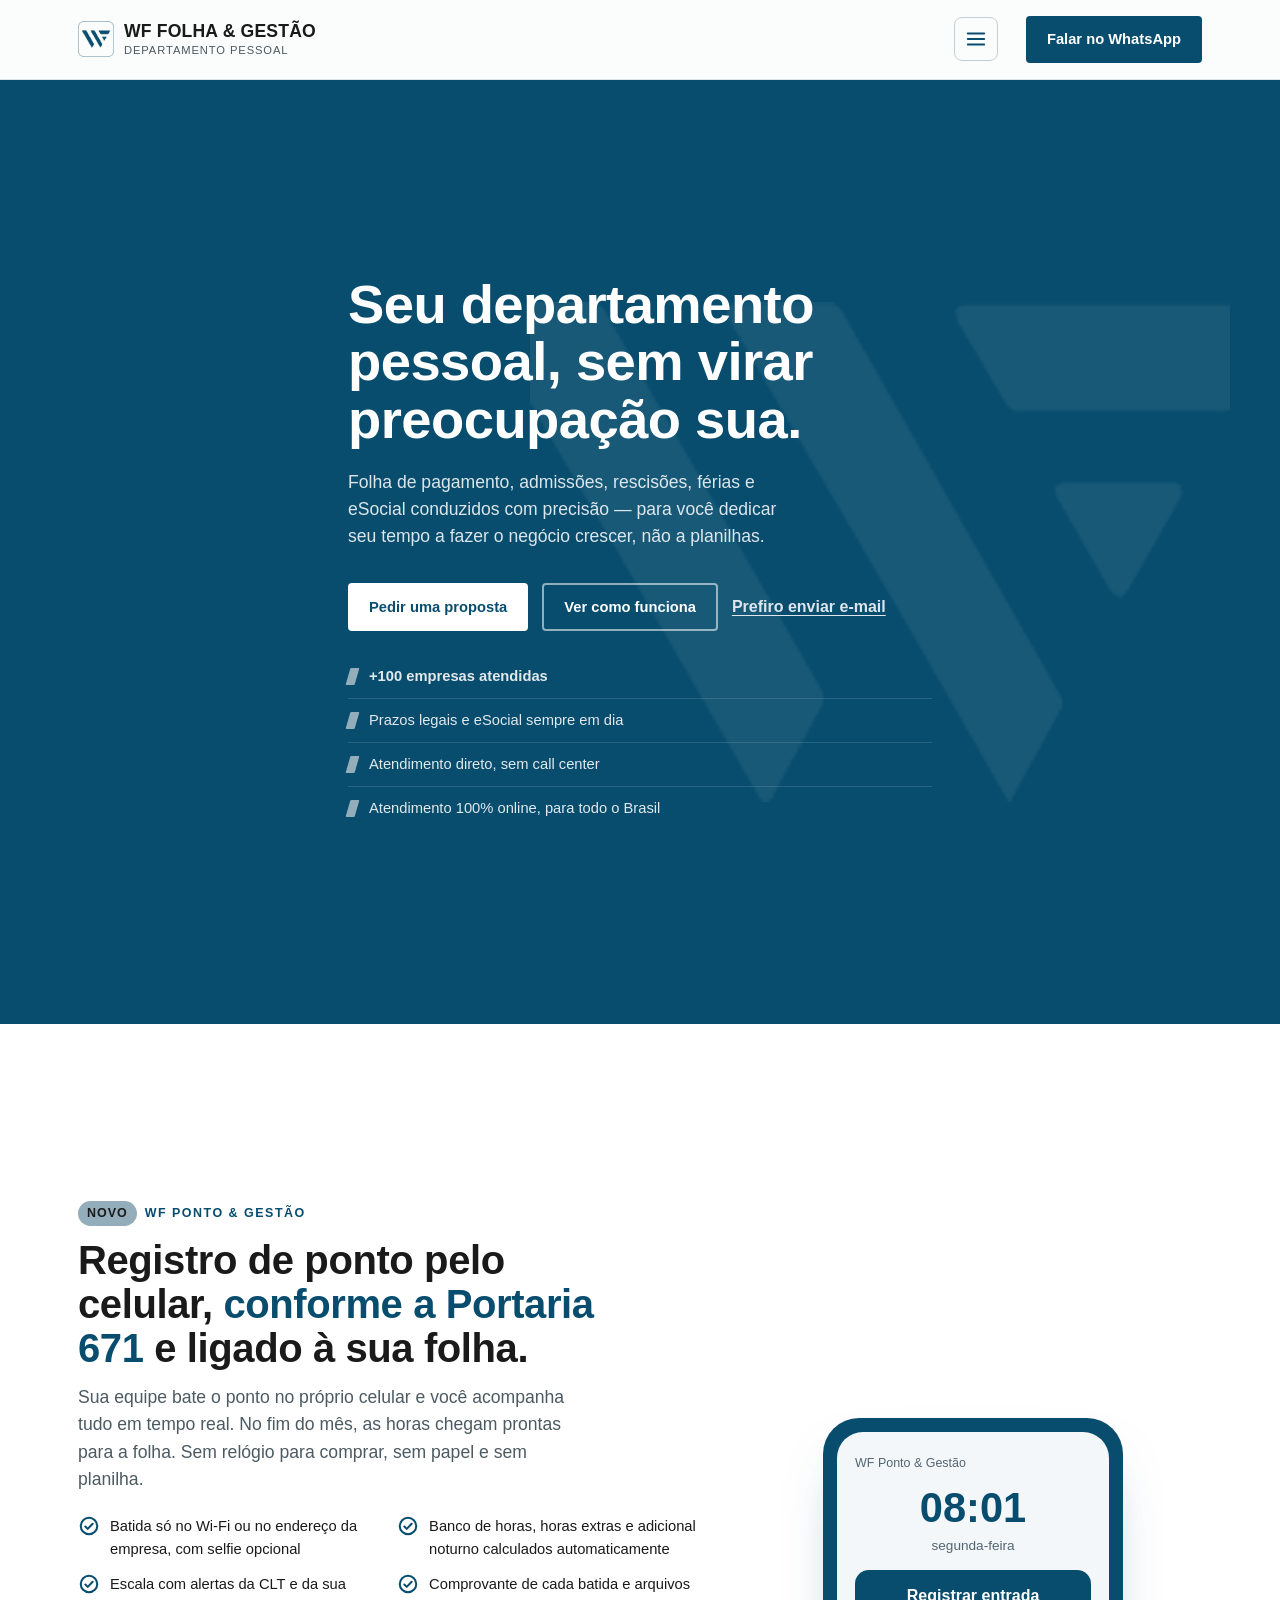
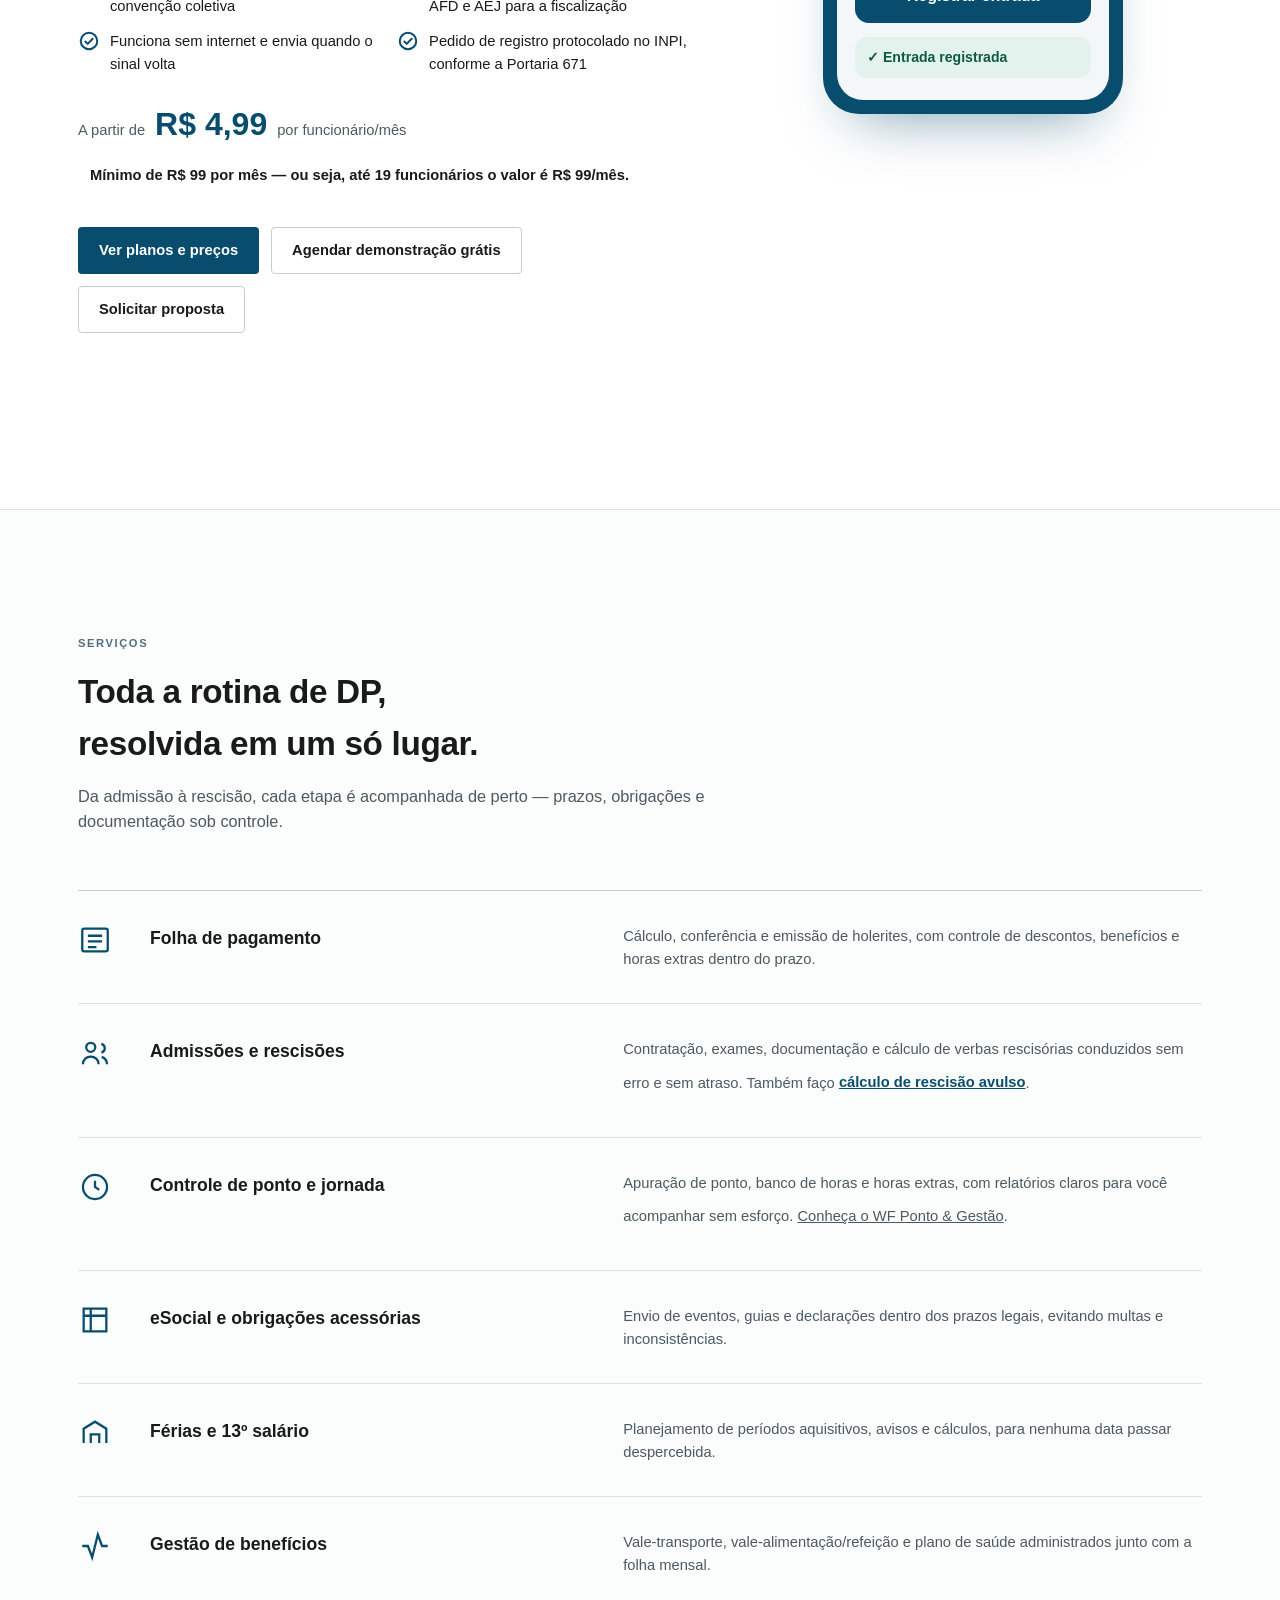
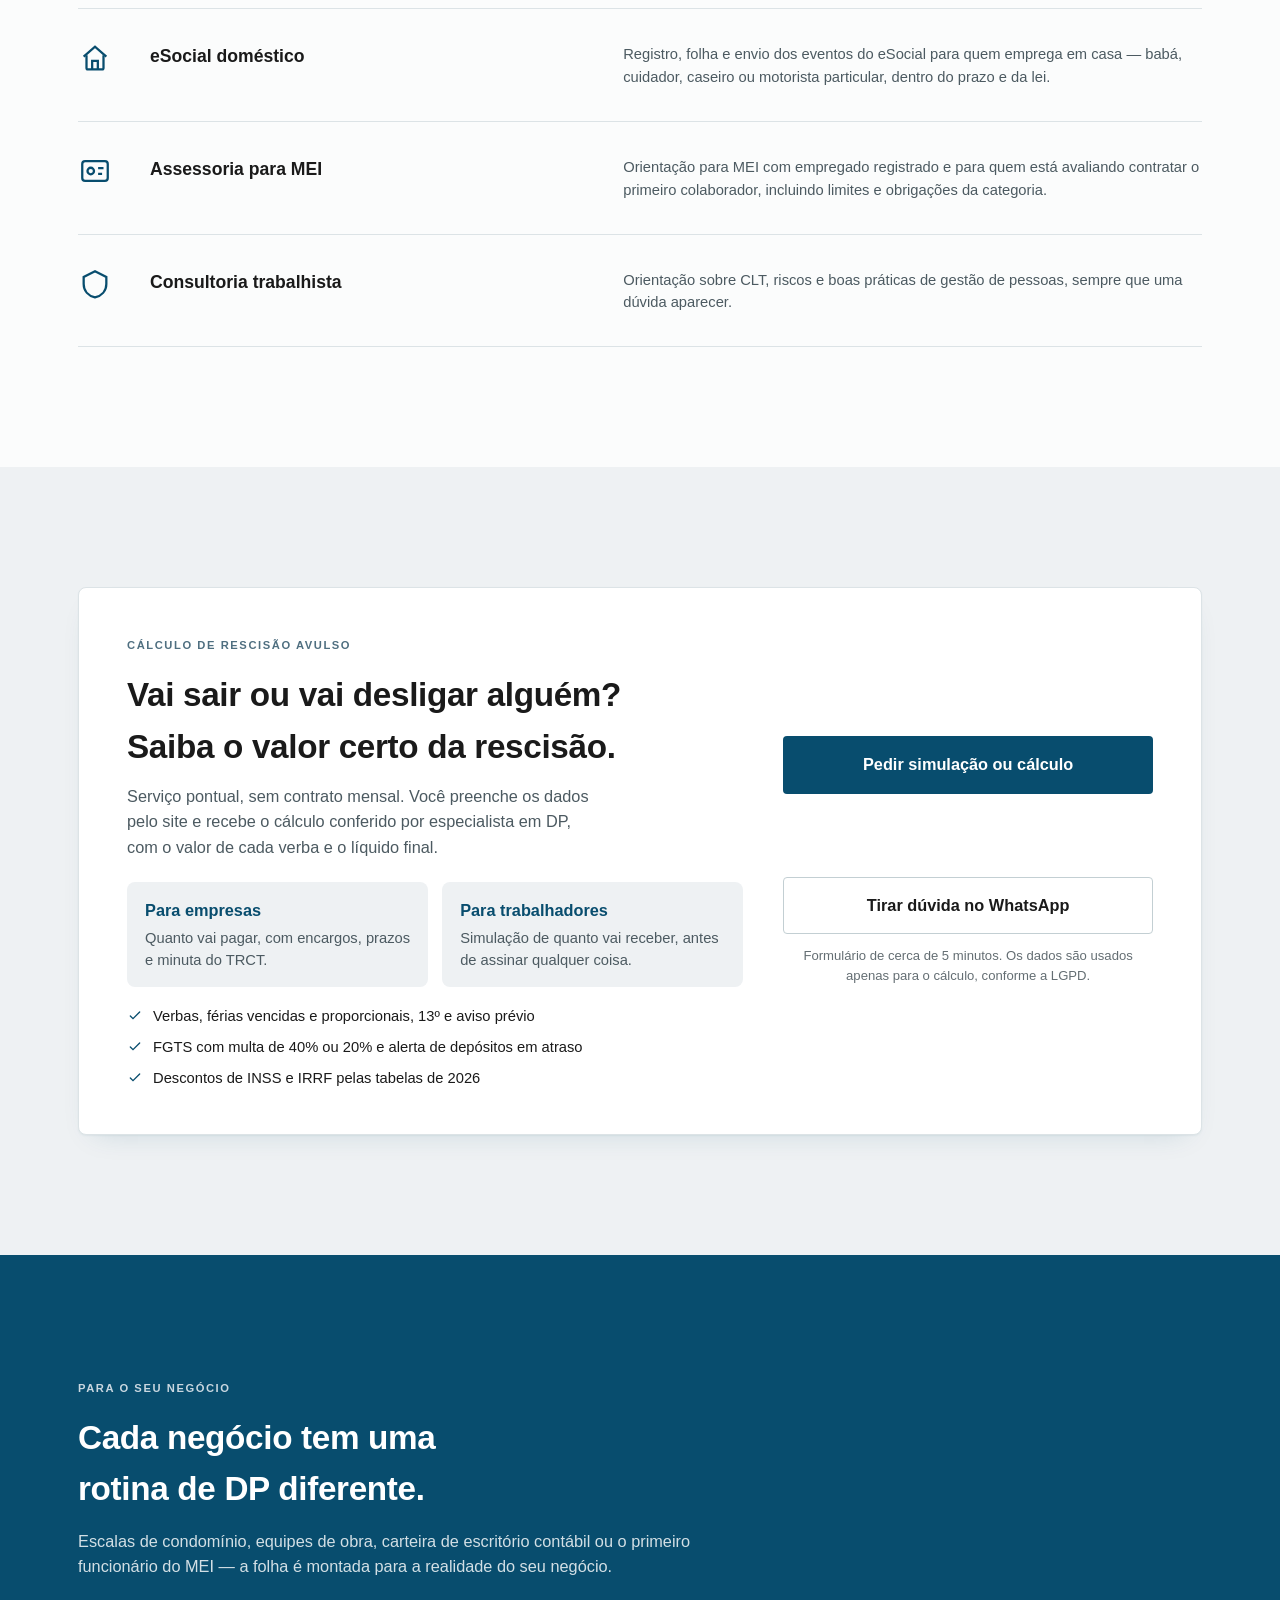
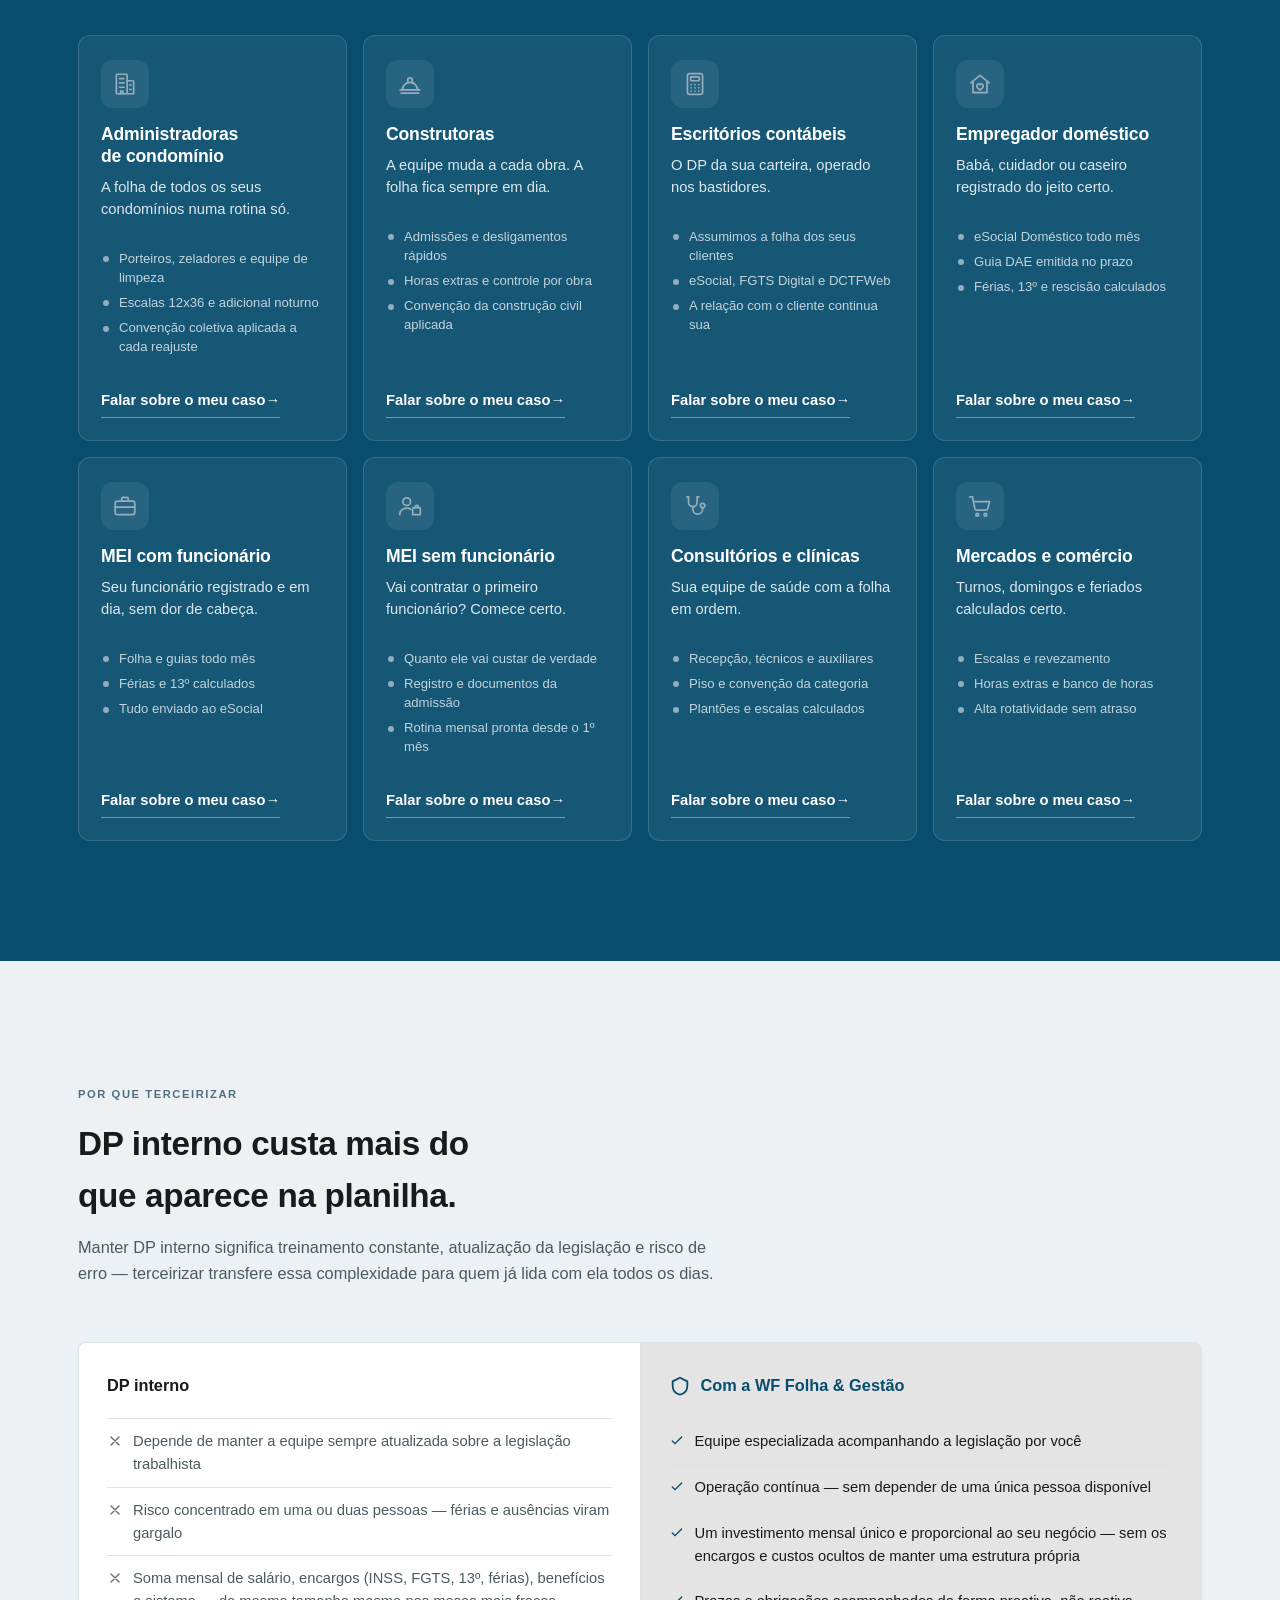
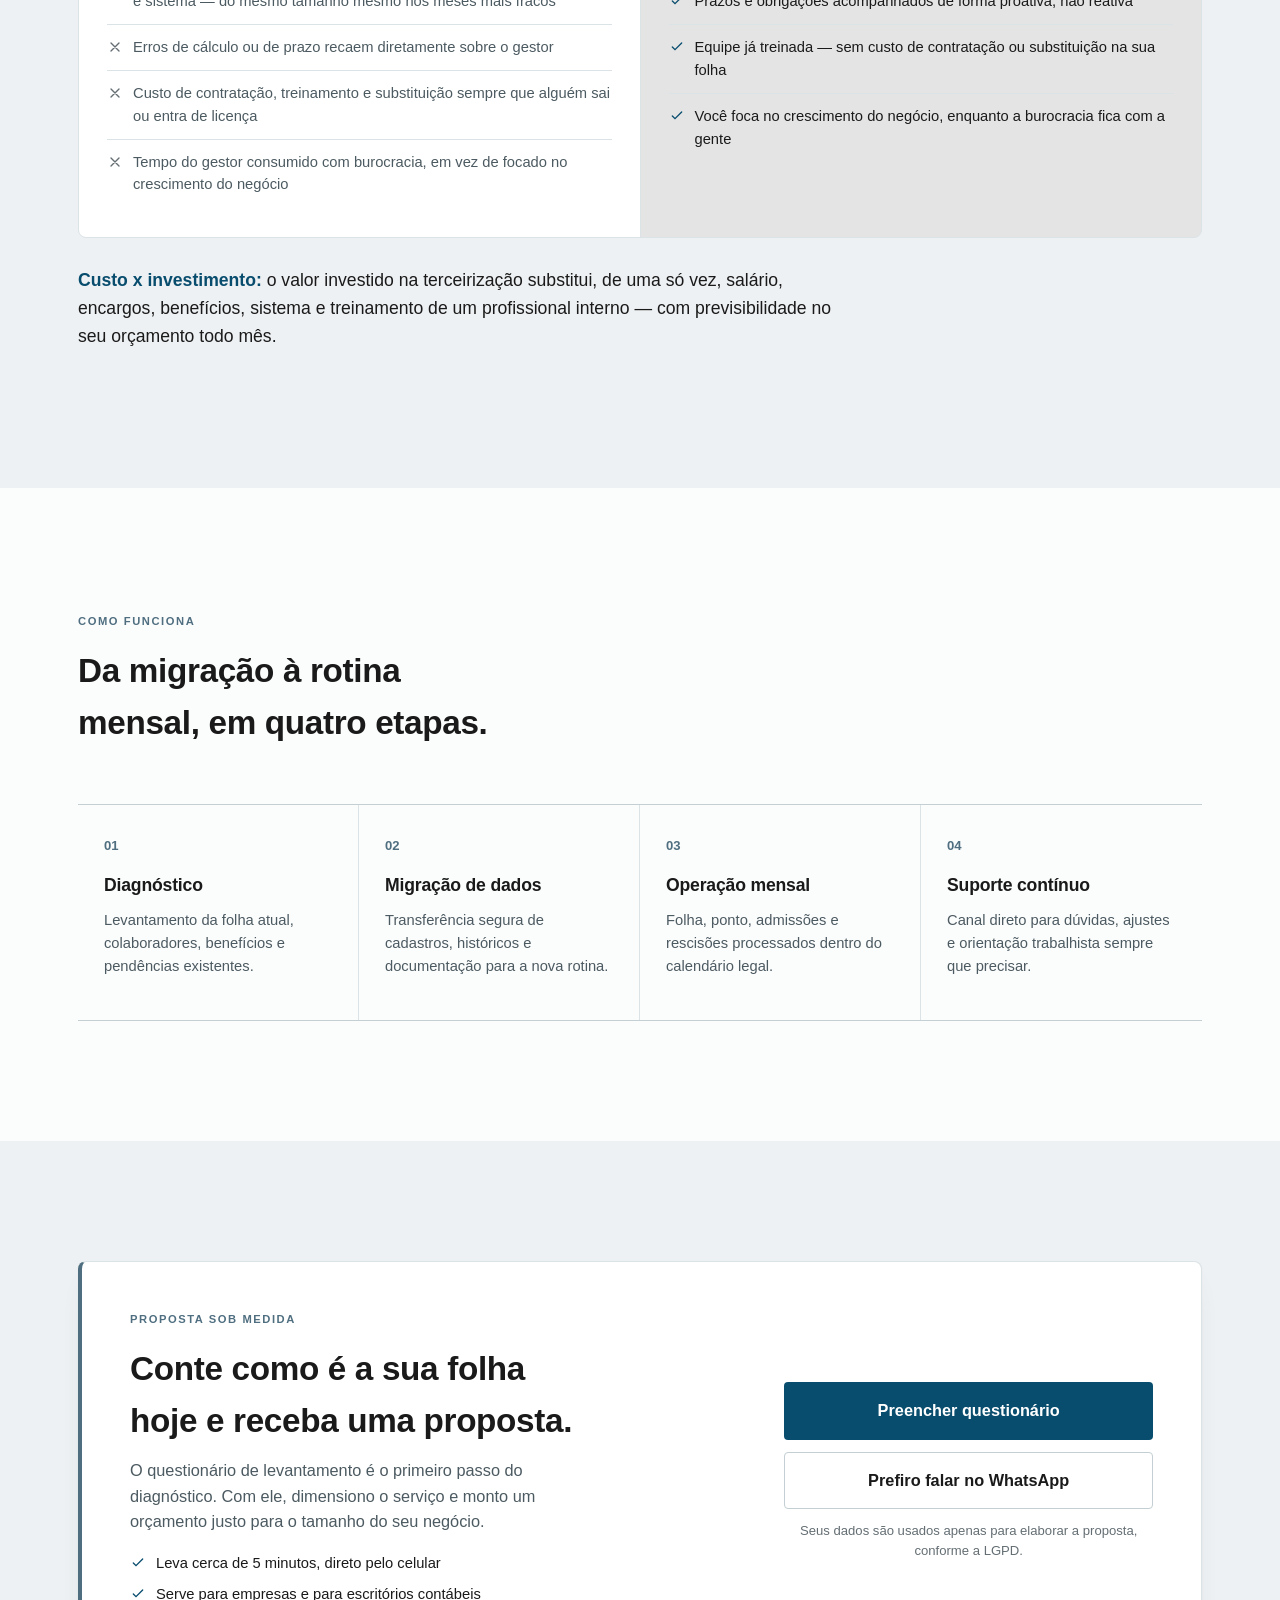
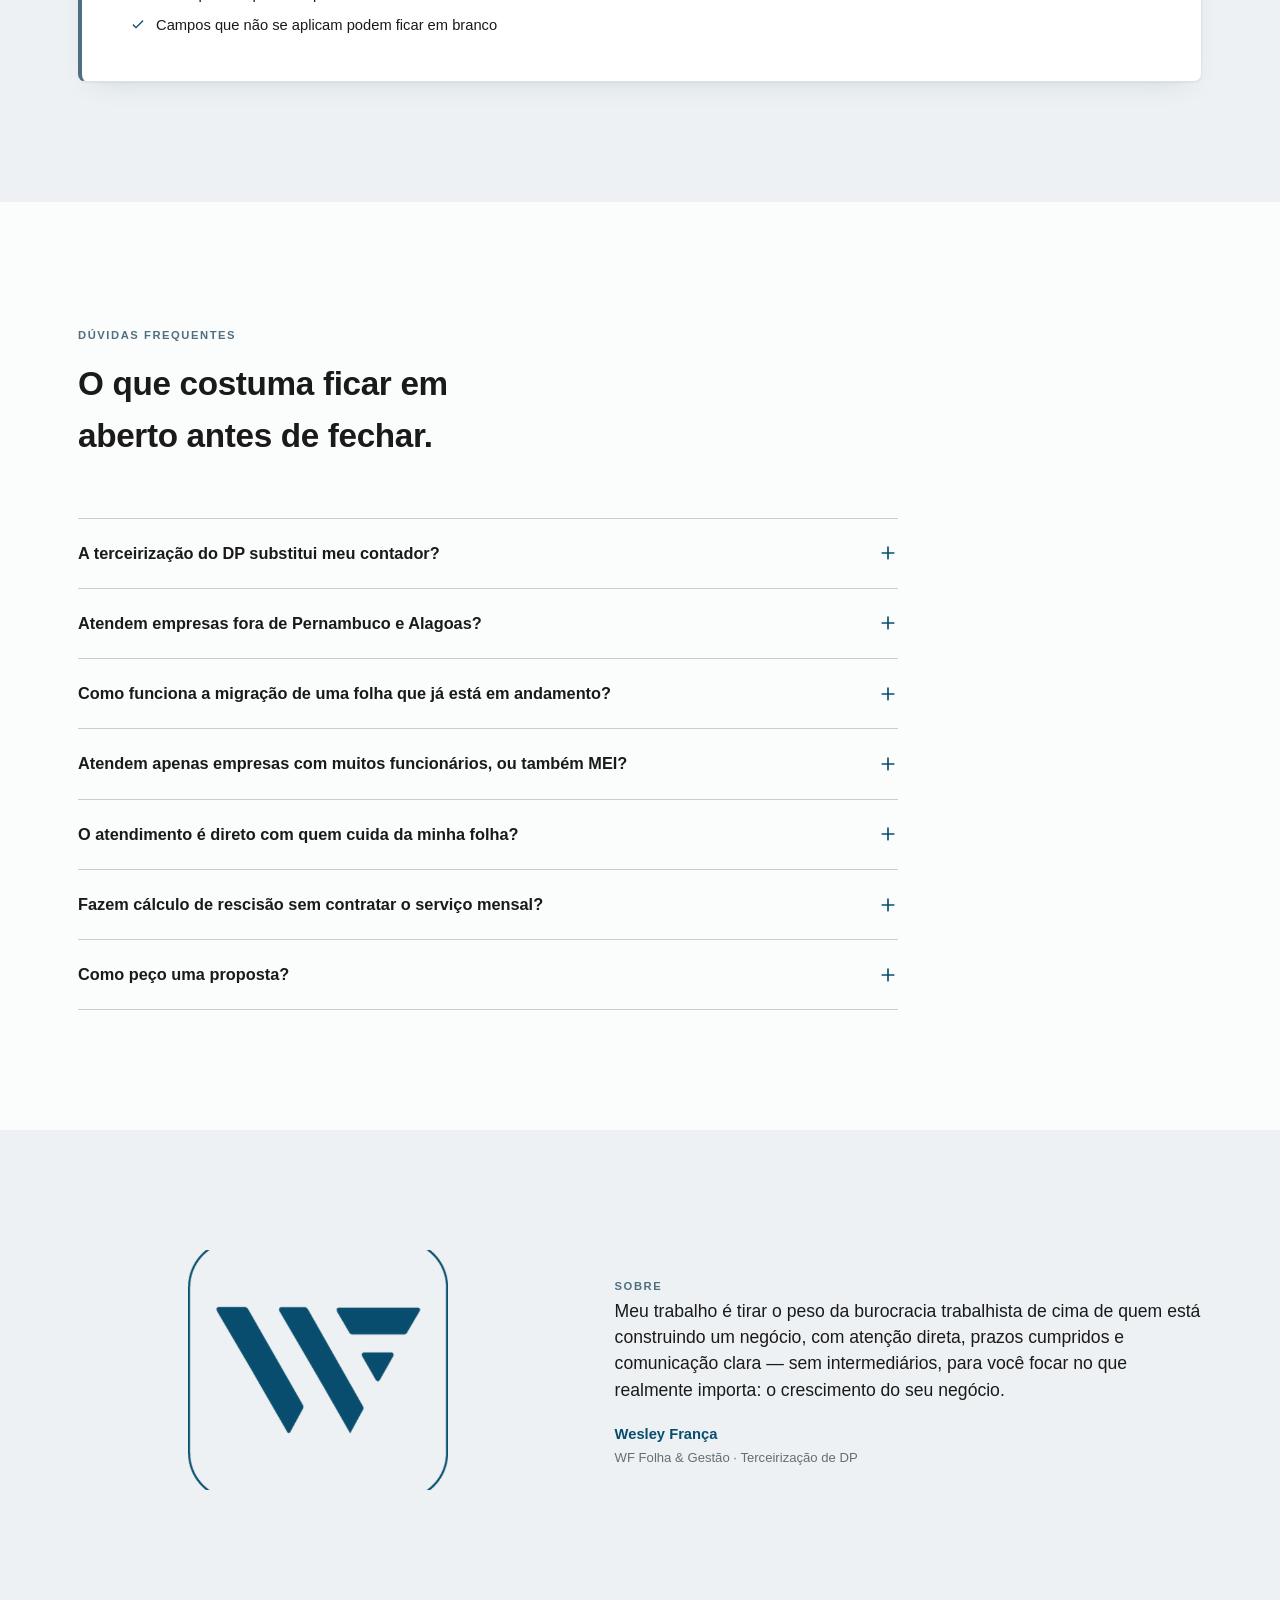
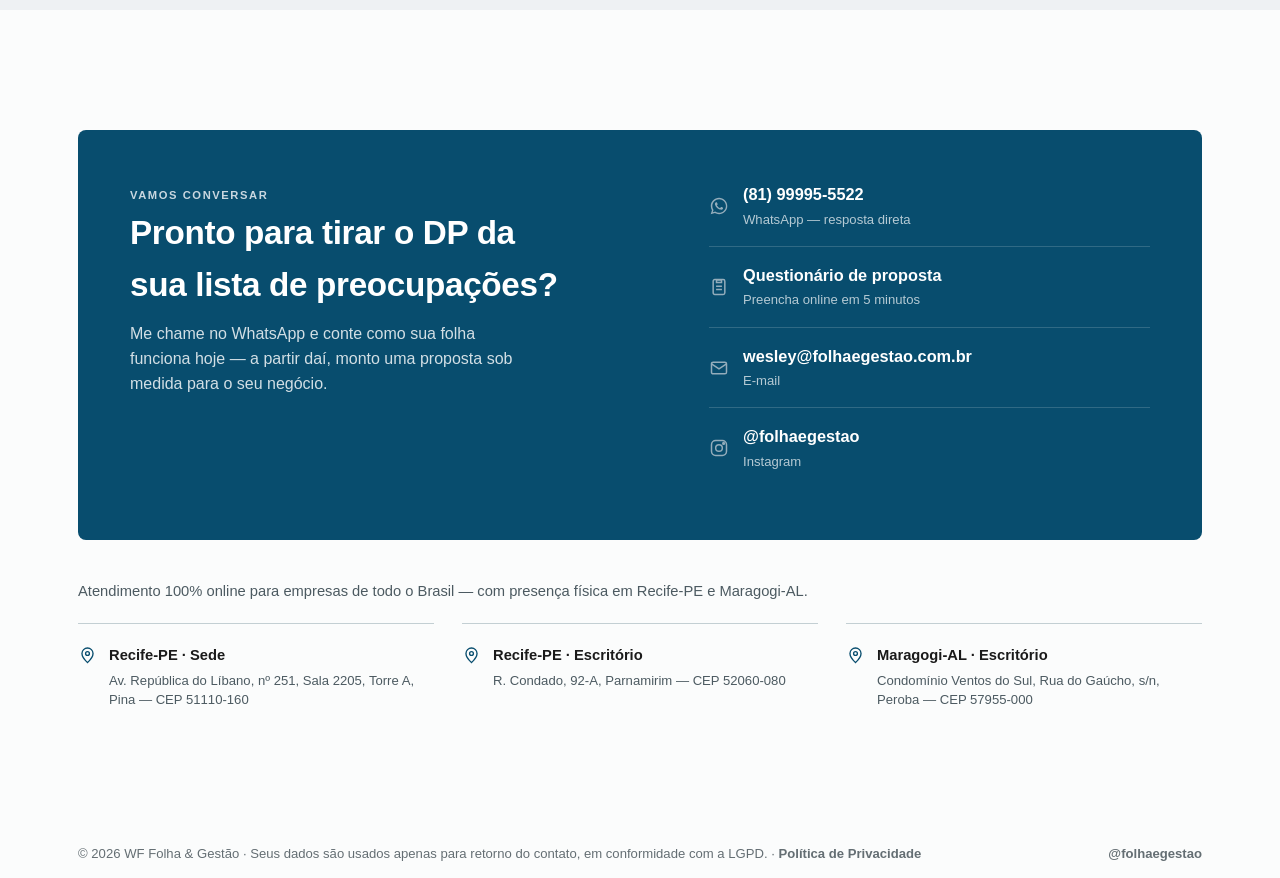
==== commit 55773e90: "CEP de Maragogi e política de segurança pelo HTML CEP 57955-000, o geral de Maragogi/AL, conferido n" ====
--- a/index.html
+++ b/index.html
@@ -2,6 +2,11 @@
 <html lang="pt-BR">
 <head>
 <meta charset="UTF-8">
+<!-- Segurança: o GitHub Pages não permite definir cabeçalhos de resposta, então
+     o que dá para fazer pelo HTML é definido aqui. Ficam de fora HSTS e
+     X-Content-Type-Options, que só existem como cabeçalho (achado SEC-1). -->
+<meta http-equiv="Content-Security-Policy" content="default-src 'self'; script-src 'self' 'unsafe-inline'; style-src 'self' 'unsafe-inline' https://fonts.googleapis.com; font-src 'self' https://fonts.gstatic.com; img-src 'self' data:; connect-src 'self' https://script.google.com; form-action 'self'; base-uri 'self'; object-src 'none'; upgrade-insecure-requests">
+<meta name="referrer" content="same-origin">
 <meta name="viewport" content="width=device-width, initial-scale=1, viewport-fit=cover">
 <title>WF Folha &amp; Gestão | Departamento Pessoal terceirizado e ponto pelo celular</title>
 <link rel="canonical" href="https://folhaegestao.com.br/">
@@ -512,7 +517,7 @@
         <svg viewBox="0 0 24 24" fill="none" stroke="currentColor" stroke-width="1.7"><path d="M12 21s7-6.5 7-11.5A7 7 0 0 0 5 9.5C5 14.5 12 21 12 21z"/><circle cx="12" cy="9.5" r="2.4"/></svg>
         <div>
           <div class="location-city">Maragogi-AL &middot; Escritório</div>
-          <div class="location-addr">Condomínio Ventos do Sul, Rua do Gaúcho, s/n, Peroba</div>
+          <div class="location-addr">Condomínio Ventos do Sul, Rua do Gaúcho, s/n, Peroba — CEP 57955-000</div>
         </div>
       </div>
     </div>
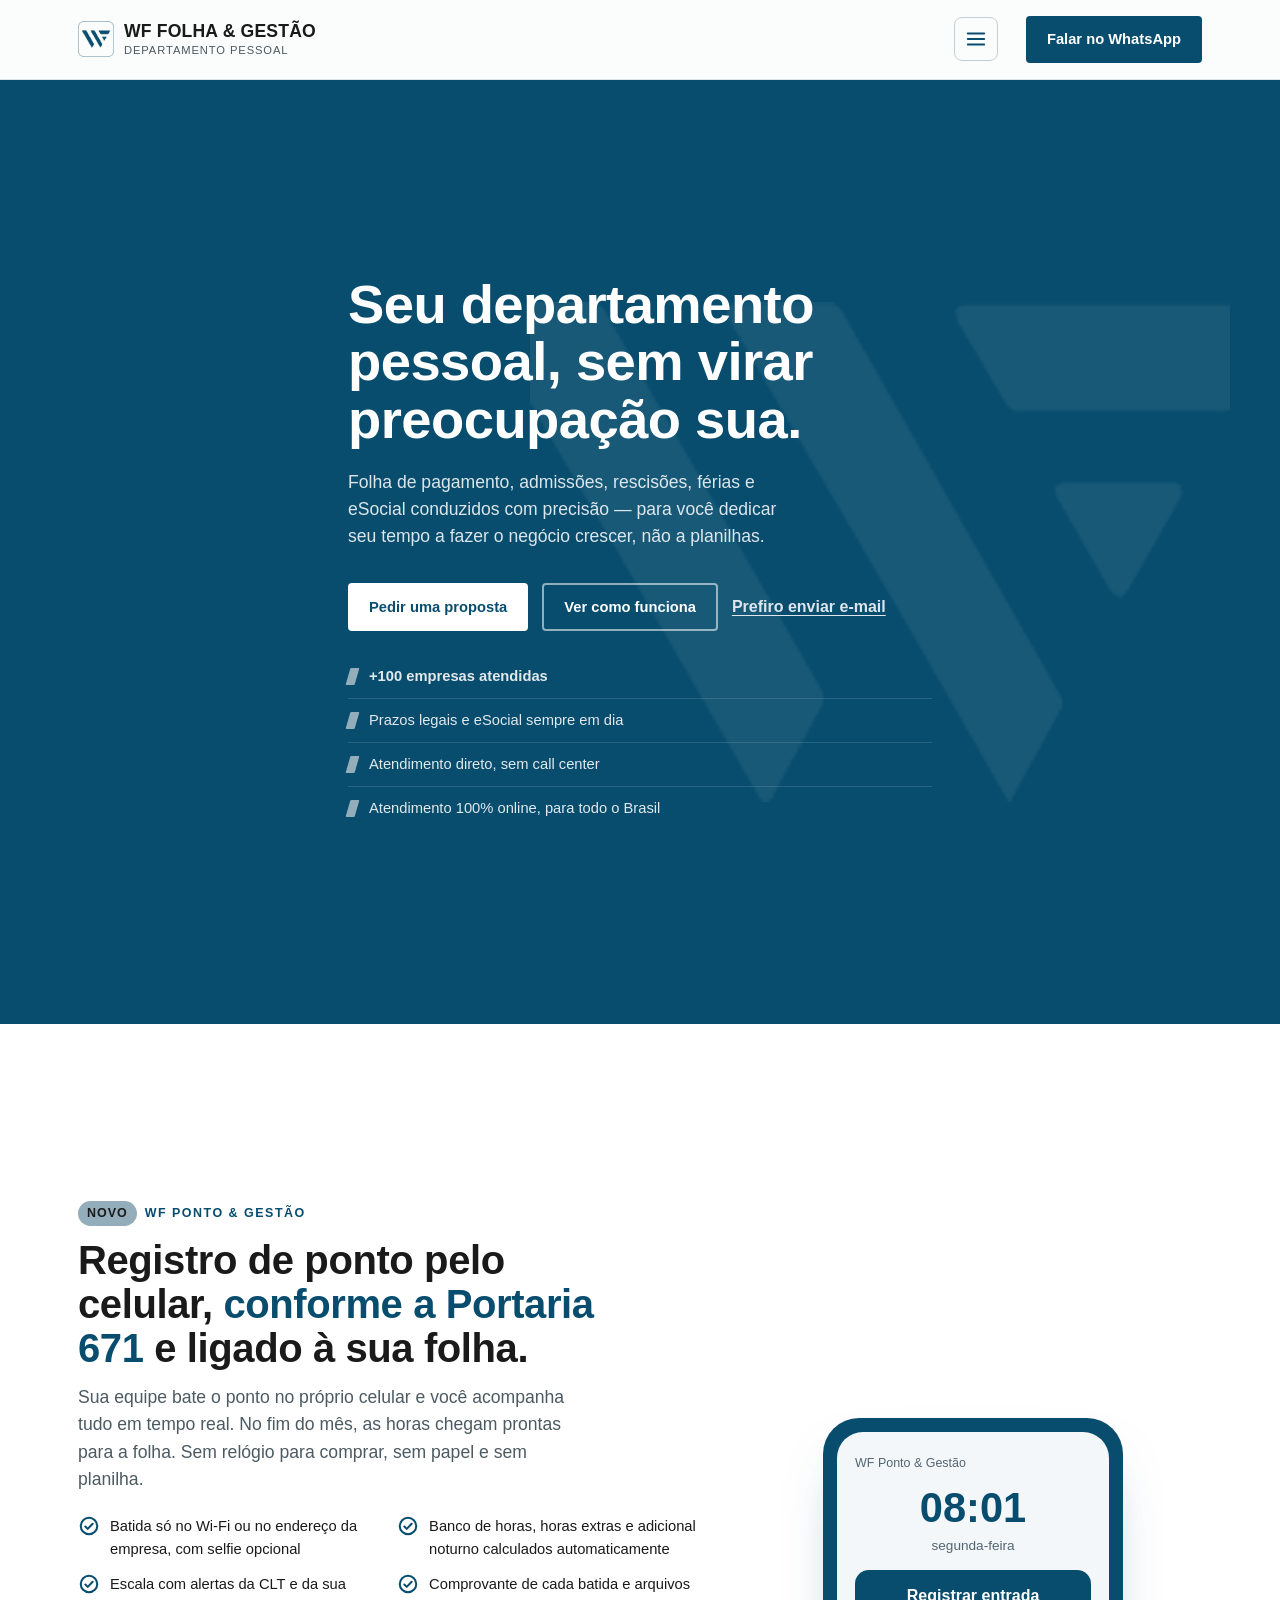
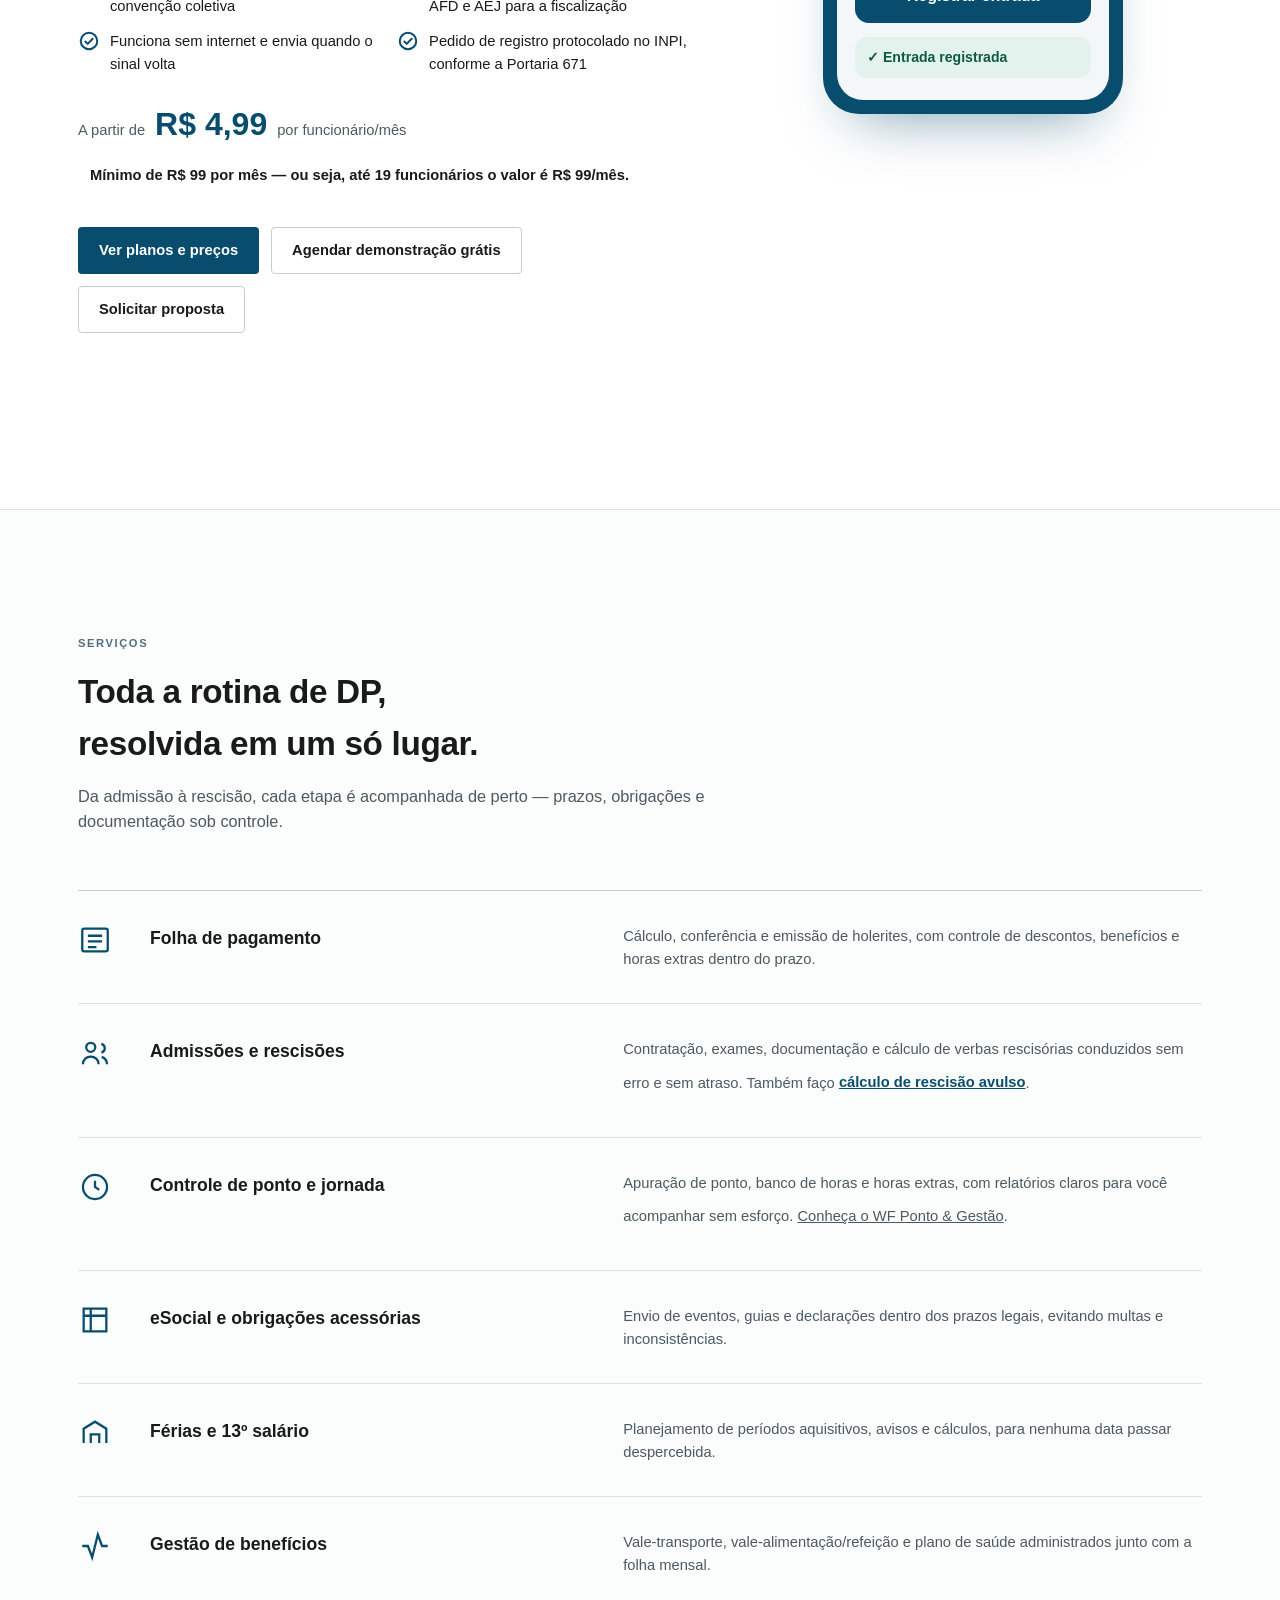
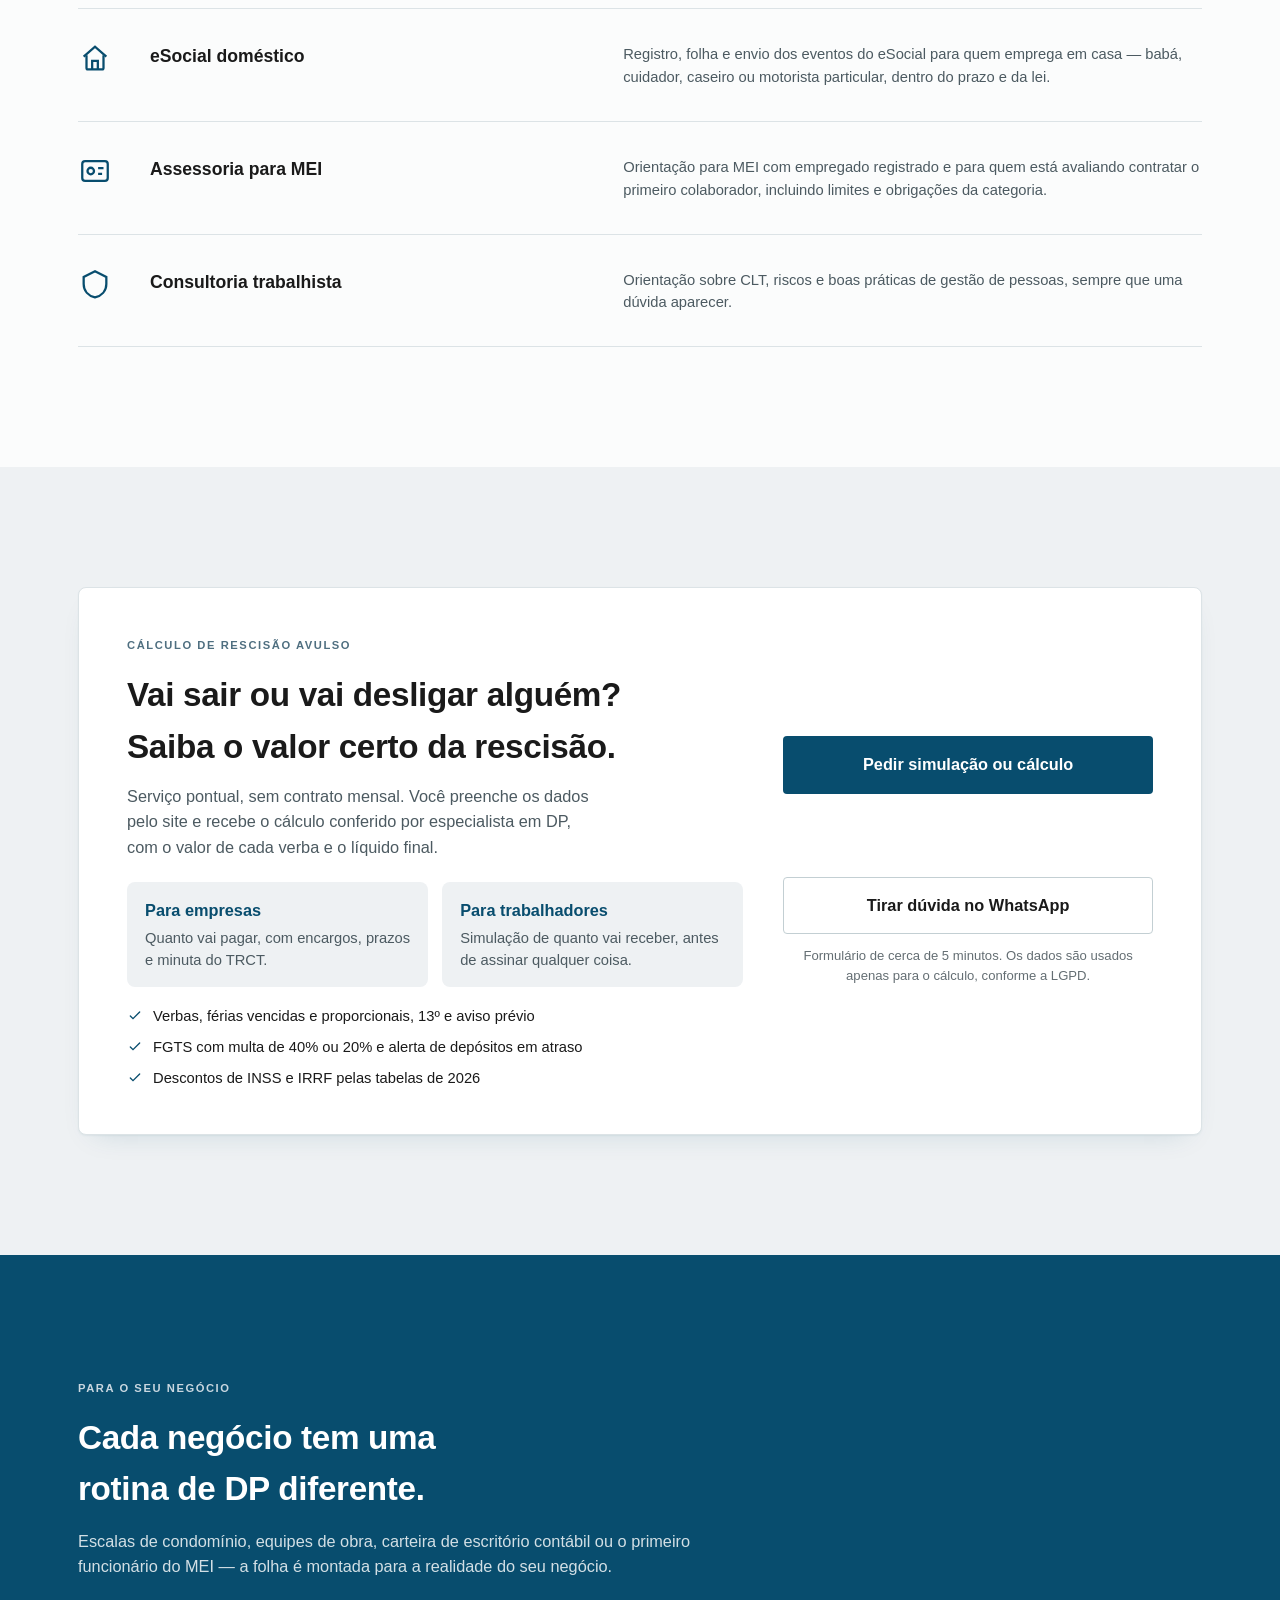
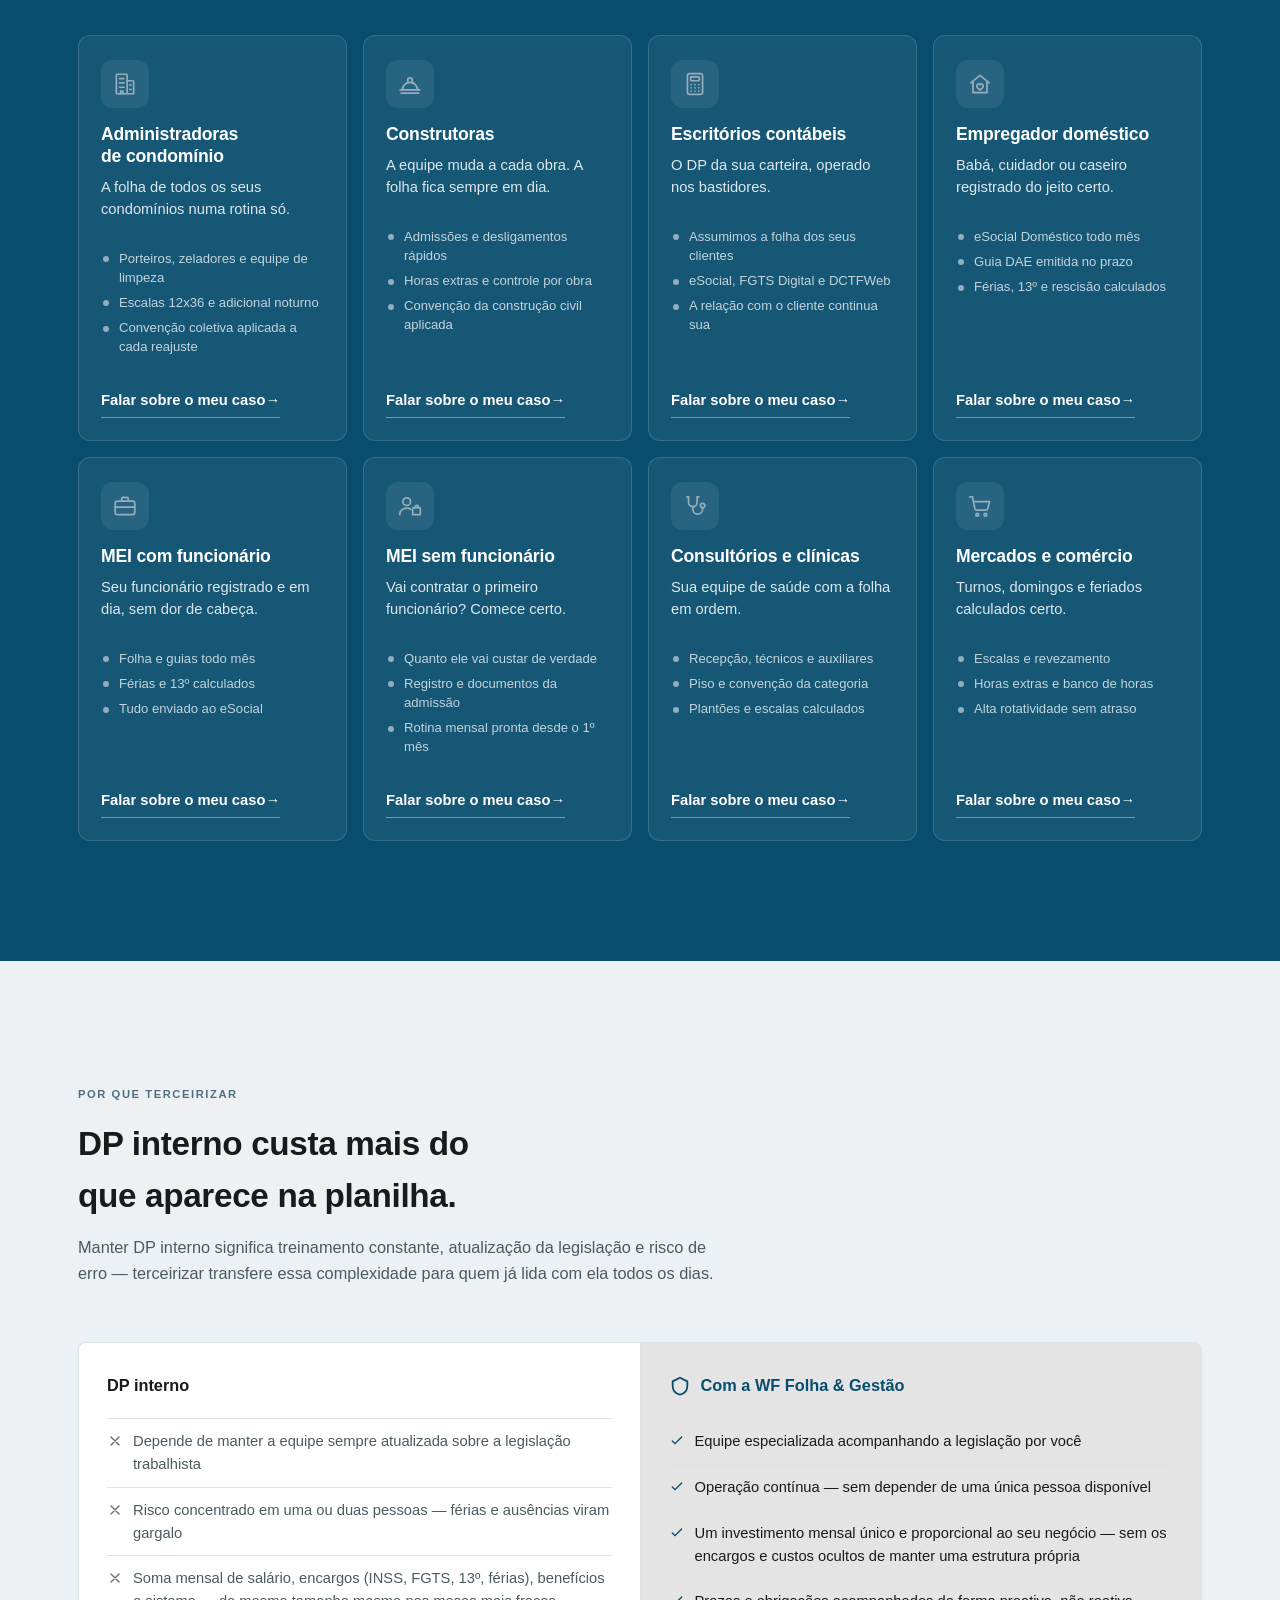
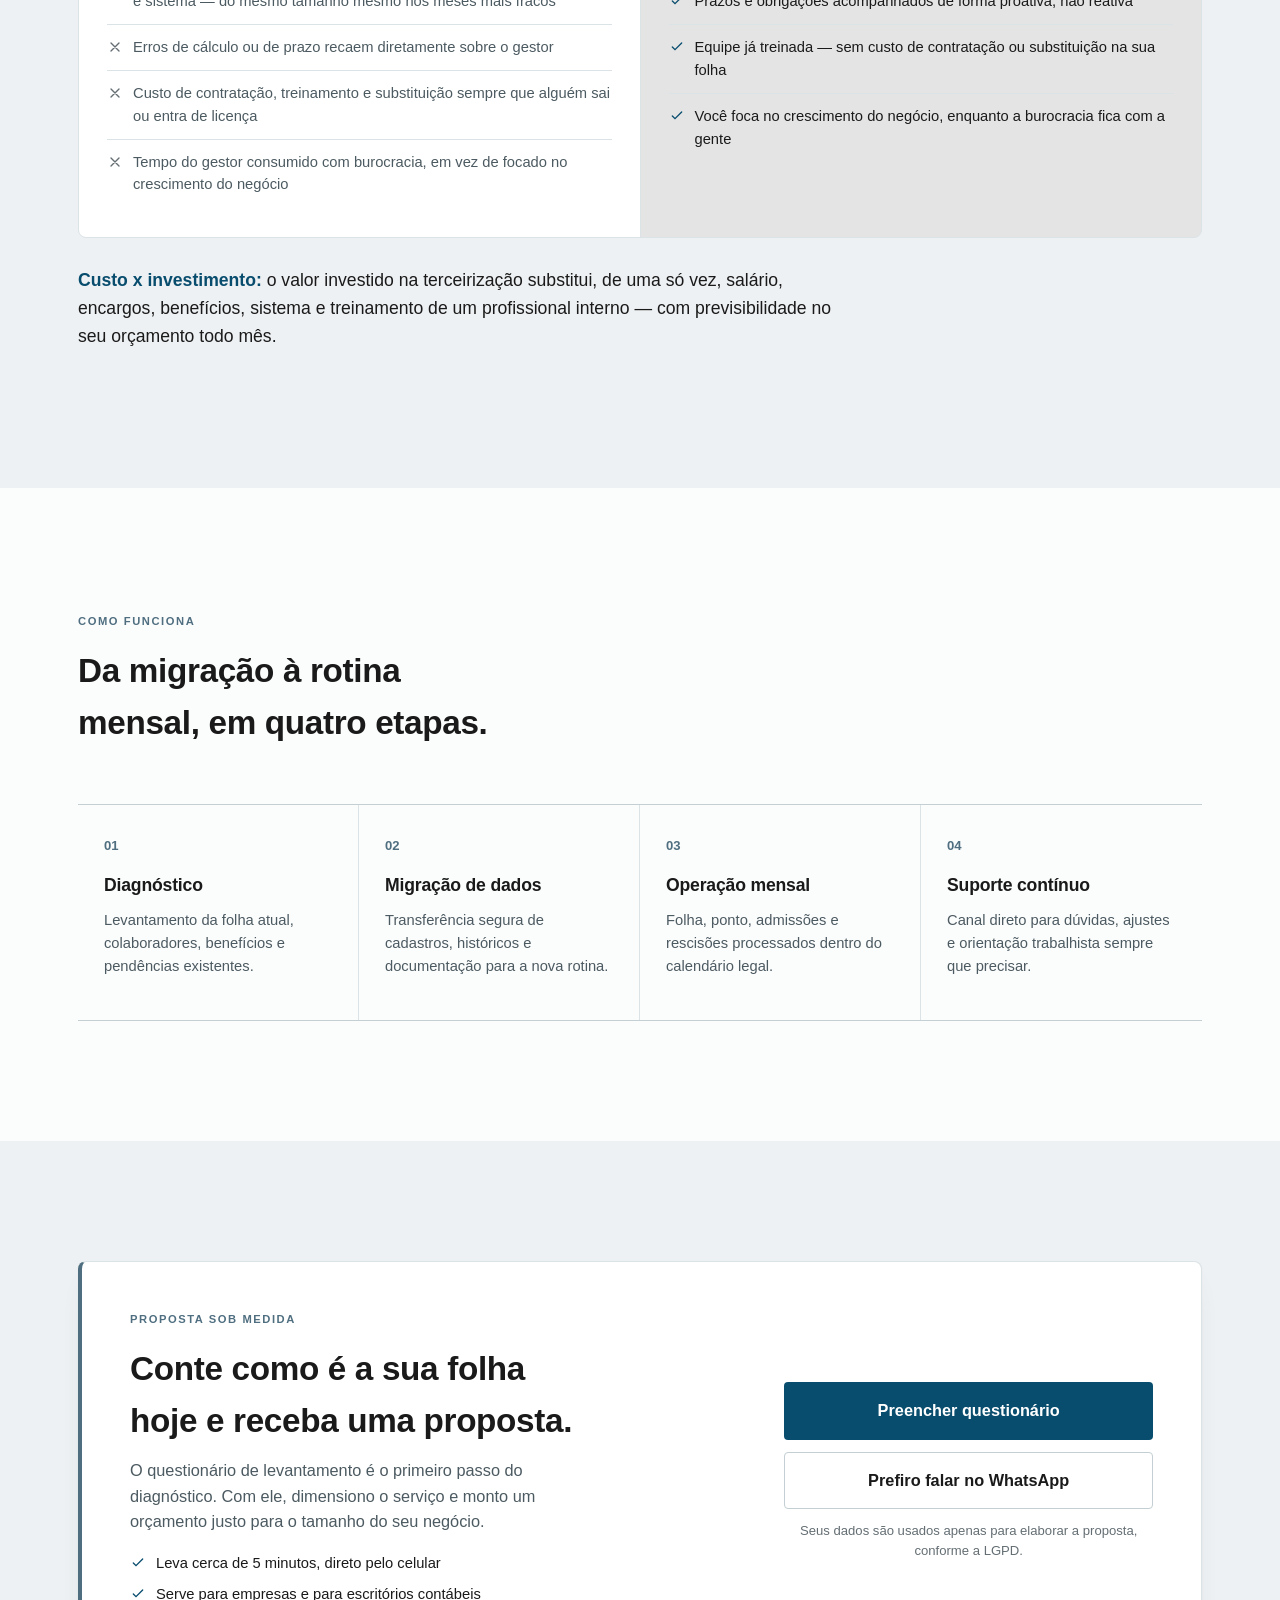
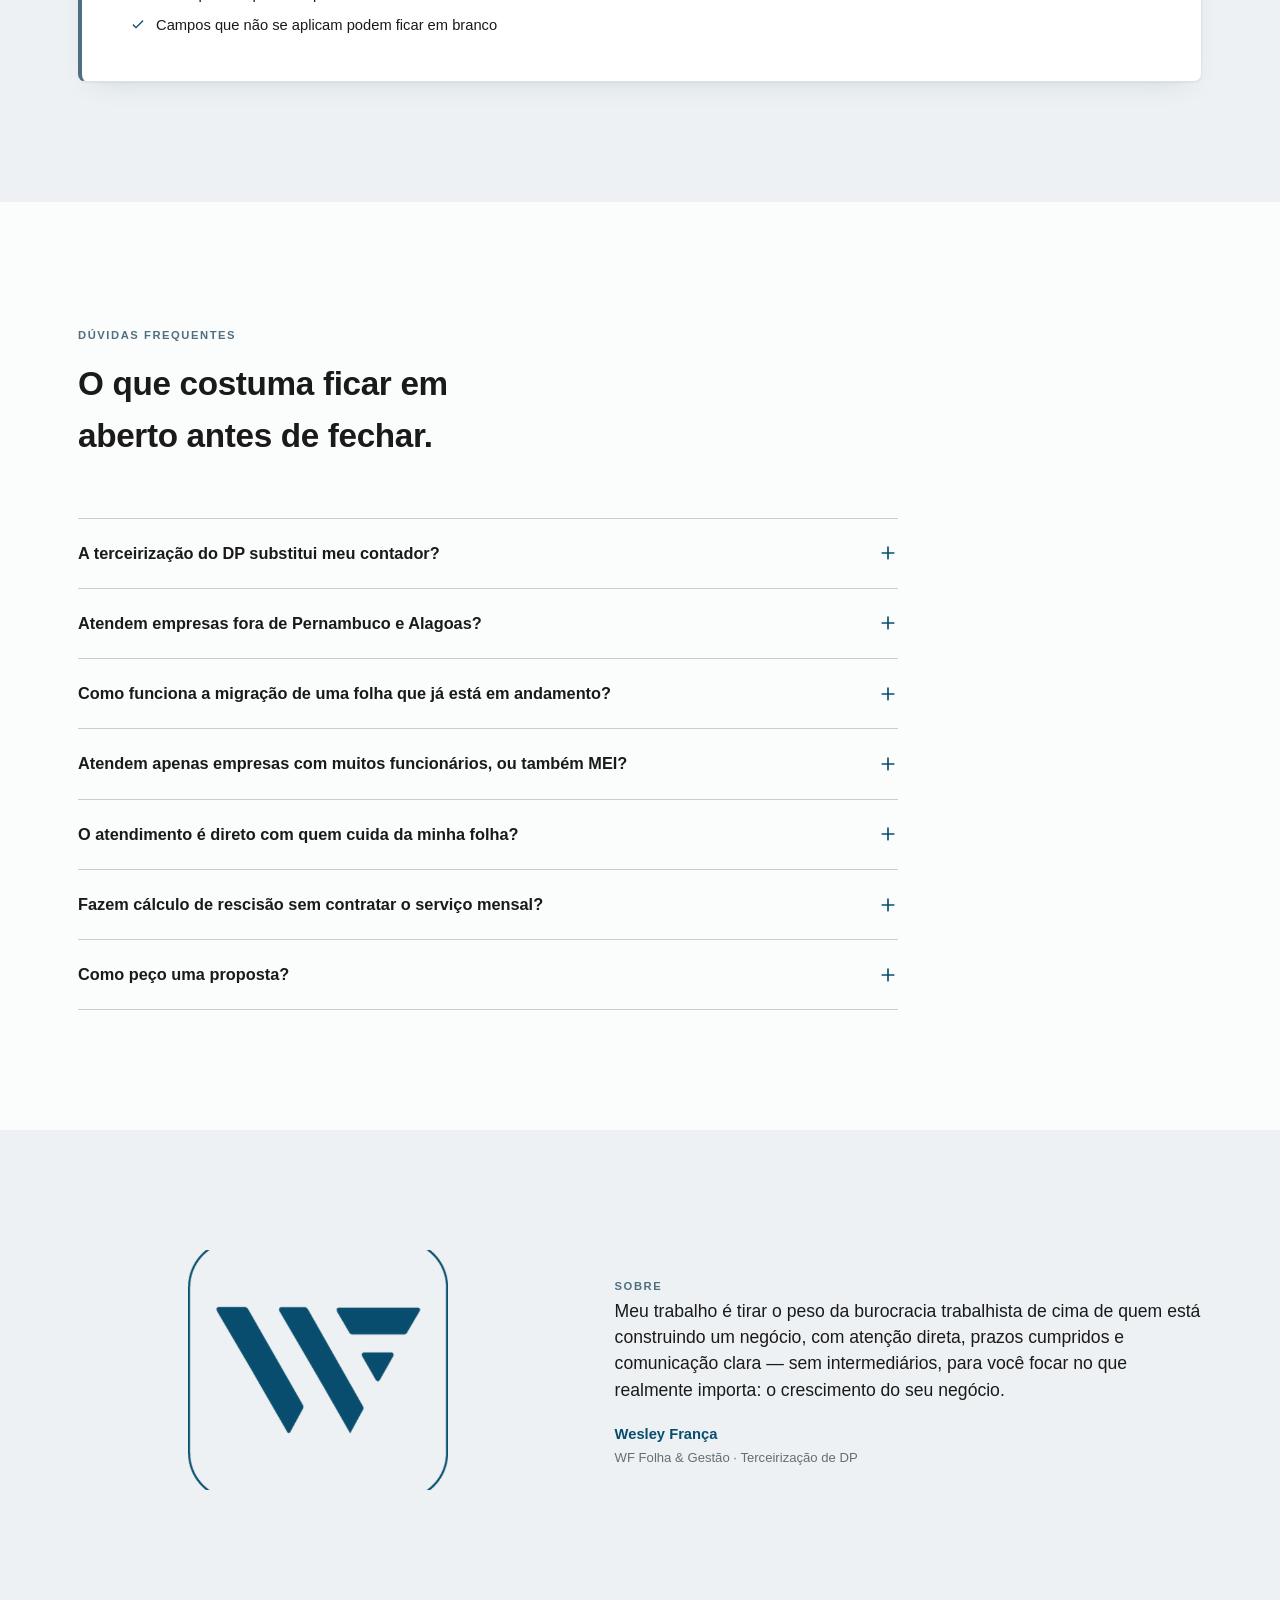
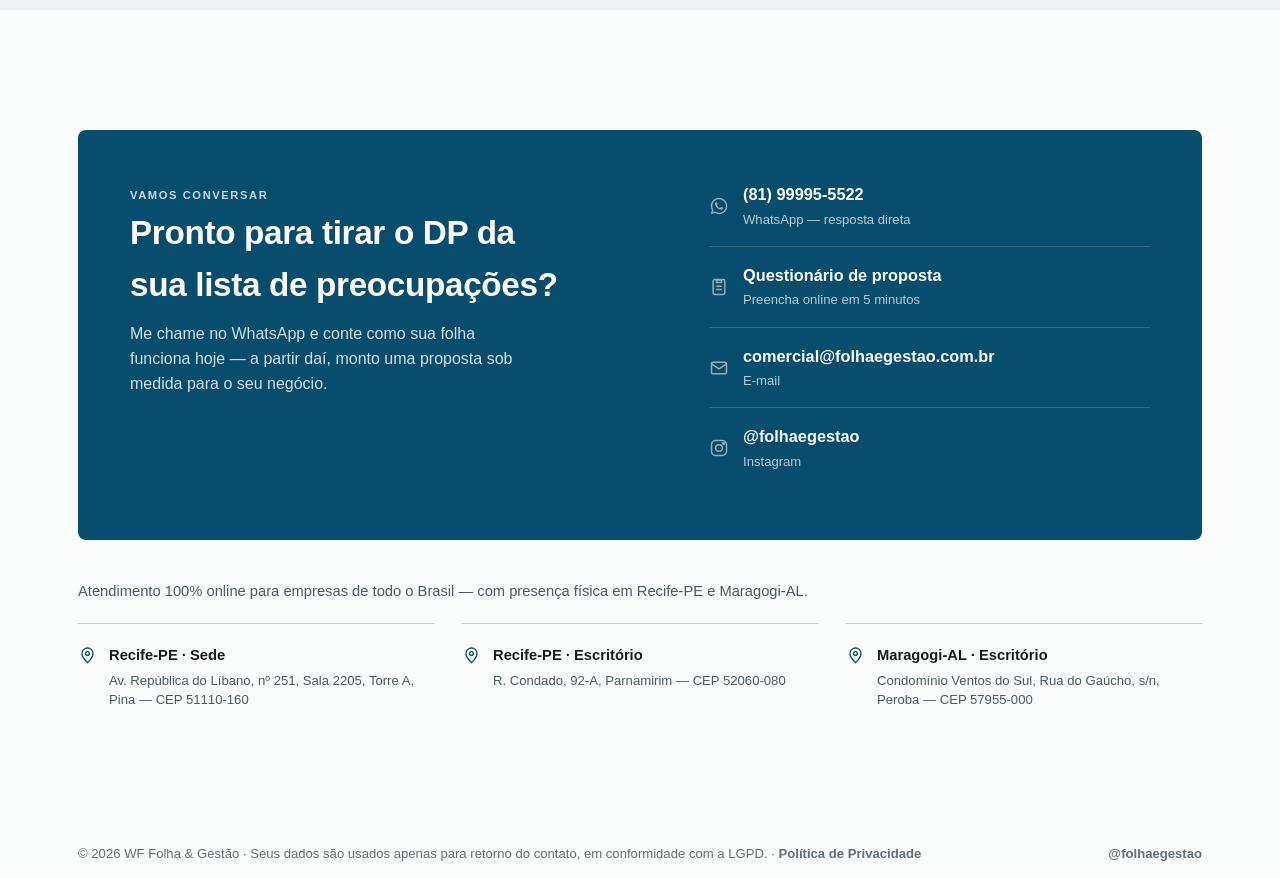
==== commit 247e0e37: "E-mail público do site passa a ser comercial@, e o pessoal sai de cena O site mostrava wesley@folhae" ====
--- a/index.html
+++ b/index.html
@@ -10,7 +10,7 @@
 <meta name="viewport" content="width=device-width, initial-scale=1, viewport-fit=cover">
 <title>WF Folha &amp; Gestão | Departamento Pessoal terceirizado e ponto pelo celular</title>
 <link rel="canonical" href="https://folhaegestao.com.br/">
-<script type="application/ld+json">{"@context": "https://schema.org", "@type": "ProfessionalService", "name": "WF Folha & Gestão", "alternateName": "Wesley França Soluções Empresariais", "url": "https://folhaegestao.com.br/", "logo": "https://folhaegestao.com.br/icon-512.png", "image": "https://folhaegestao.com.br/og-image.png", "telephone": "+55-81-99995-5522", "email": "wesley@folhaegestao.com.br", "address": {"@type": "PostalAddress", "streetAddress": "Av. República do Líbano, 251, Sala 2205, Torre A", "addressLocality": "Recife", "addressRegion": "PE", "postalCode": "51110-160", "addressCountry": "BR"}, "areaServed": "BR", "sameAs": ["https://instagram.com/folhaegestao"], "description": "Terceirização de Departamento Pessoal e ponto eletrônico pelo celular: folha de pagamento, admissões, rescisões, férias e eSocial."}</script>
+<script type="application/ld+json">{"@context": "https://schema.org", "@type": "ProfessionalService", "name": "WF Folha & Gestão", "alternateName": "Wesley França Soluções Empresariais", "url": "https://folhaegestao.com.br/", "logo": "https://folhaegestao.com.br/icon-512.png", "image": "https://folhaegestao.com.br/og-image.png", "telephone": "+55-81-99995-5522", "email": "comercial@folhaegestao.com.br", "address": {"@type": "PostalAddress", "streetAddress": "Av. República do Líbano, 251, Sala 2205, Torre A", "addressLocality": "Recife", "addressRegion": "PE", "postalCode": "51110-160", "addressCountry": "BR"}, "areaServed": "BR", "sameAs": ["https://instagram.com/folhaegestao"], "description": "Terceirização de Departamento Pessoal e ponto eletrônico pelo celular: folha de pagamento, admissões, rescisões, férias e eSocial."}</script>
 <meta name="description" content="WF Folha &amp; Gestão — terceirização de Departamento Pessoal: folha de pagamento, admissões, rescisões, férias e eSocial para condomínios, construtoras, escritórios contábeis, clínicas, comércio, MEI e empregador doméstico em Recife, litoral sul de PE e Maragogi-AL.">
 <meta name="theme-color" content="#084D6E">
 <link rel="icon" href="favicon.ico" sizes="any">
@@ -486,9 +486,9 @@
           <svg viewBox="0 0 24 24" fill="none" stroke="currentColor" stroke-width="1.8"><rect x="5" y="3" width="14" height="18" rx="2"/><path d="M9 3.5h6v3H9zM8.5 11h7M8.5 15h7"/></svg>
           <span>Questionário de proposta<small>Preencha online em 5 minutos</small></span>
         </a>
-        <a href="mailto:wesley@folhaegestao.com.br">
+        <a href="mailto:comercial@folhaegestao.com.br">
           <svg viewBox="0 0 24 24" fill="none" stroke="currentColor" stroke-width="1.8"><rect x="3" y="5" width="18" height="14" rx="2"/><path d="M3 7l9 6 9-6"/></svg>
-          <span>wesley@folhaegestao.com.br<small>E-mail</small></span>
+          <span>comercial@folhaegestao.com.br<small>E-mail</small></span>
         </a>
         <a href="https://instagram.com/folhaegestao" target="_blank" rel="noopener">
           <svg viewBox="0 0 24 24" fill="none" stroke="currentColor" stroke-width="1.8"><rect x="3" y="3" width="18" height="18" rx="5"/><circle cx="12" cy="12" r="4"/><circle cx="17.5" cy="6.5" r="1"/></svg>
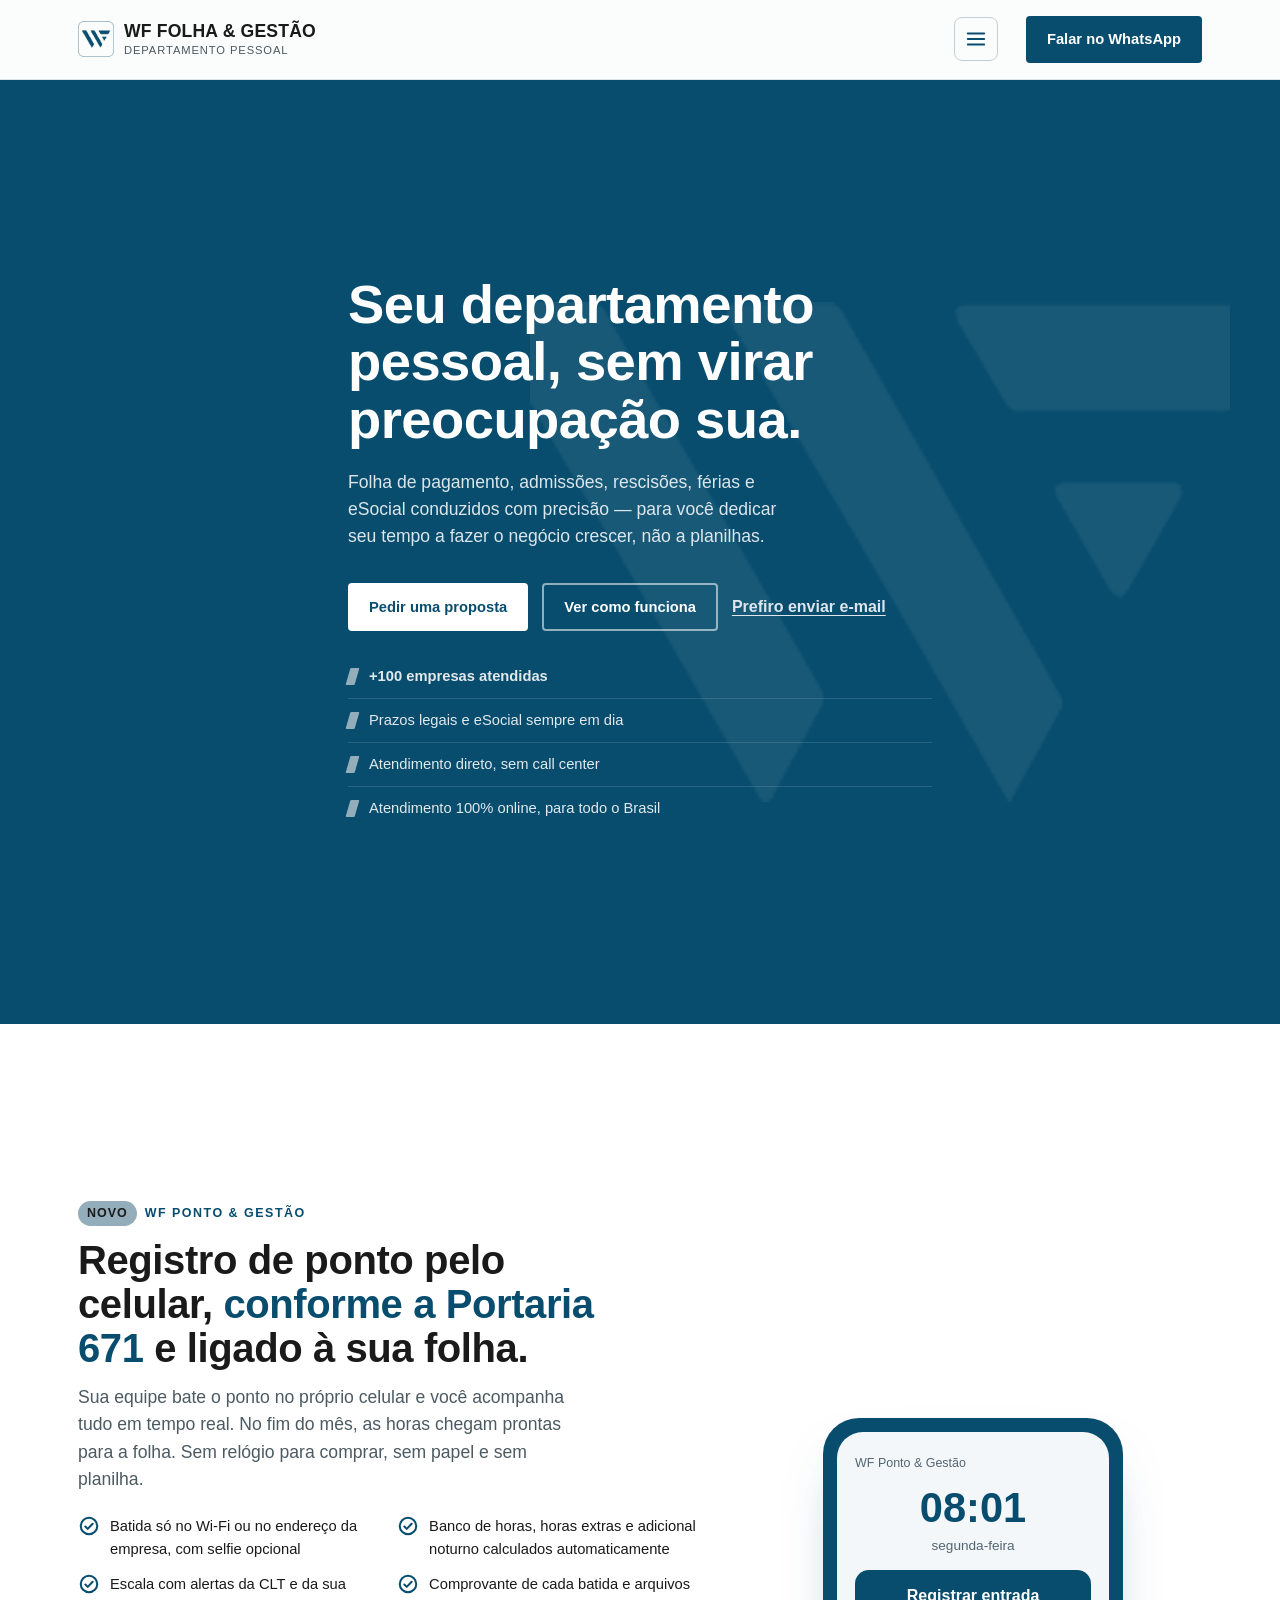
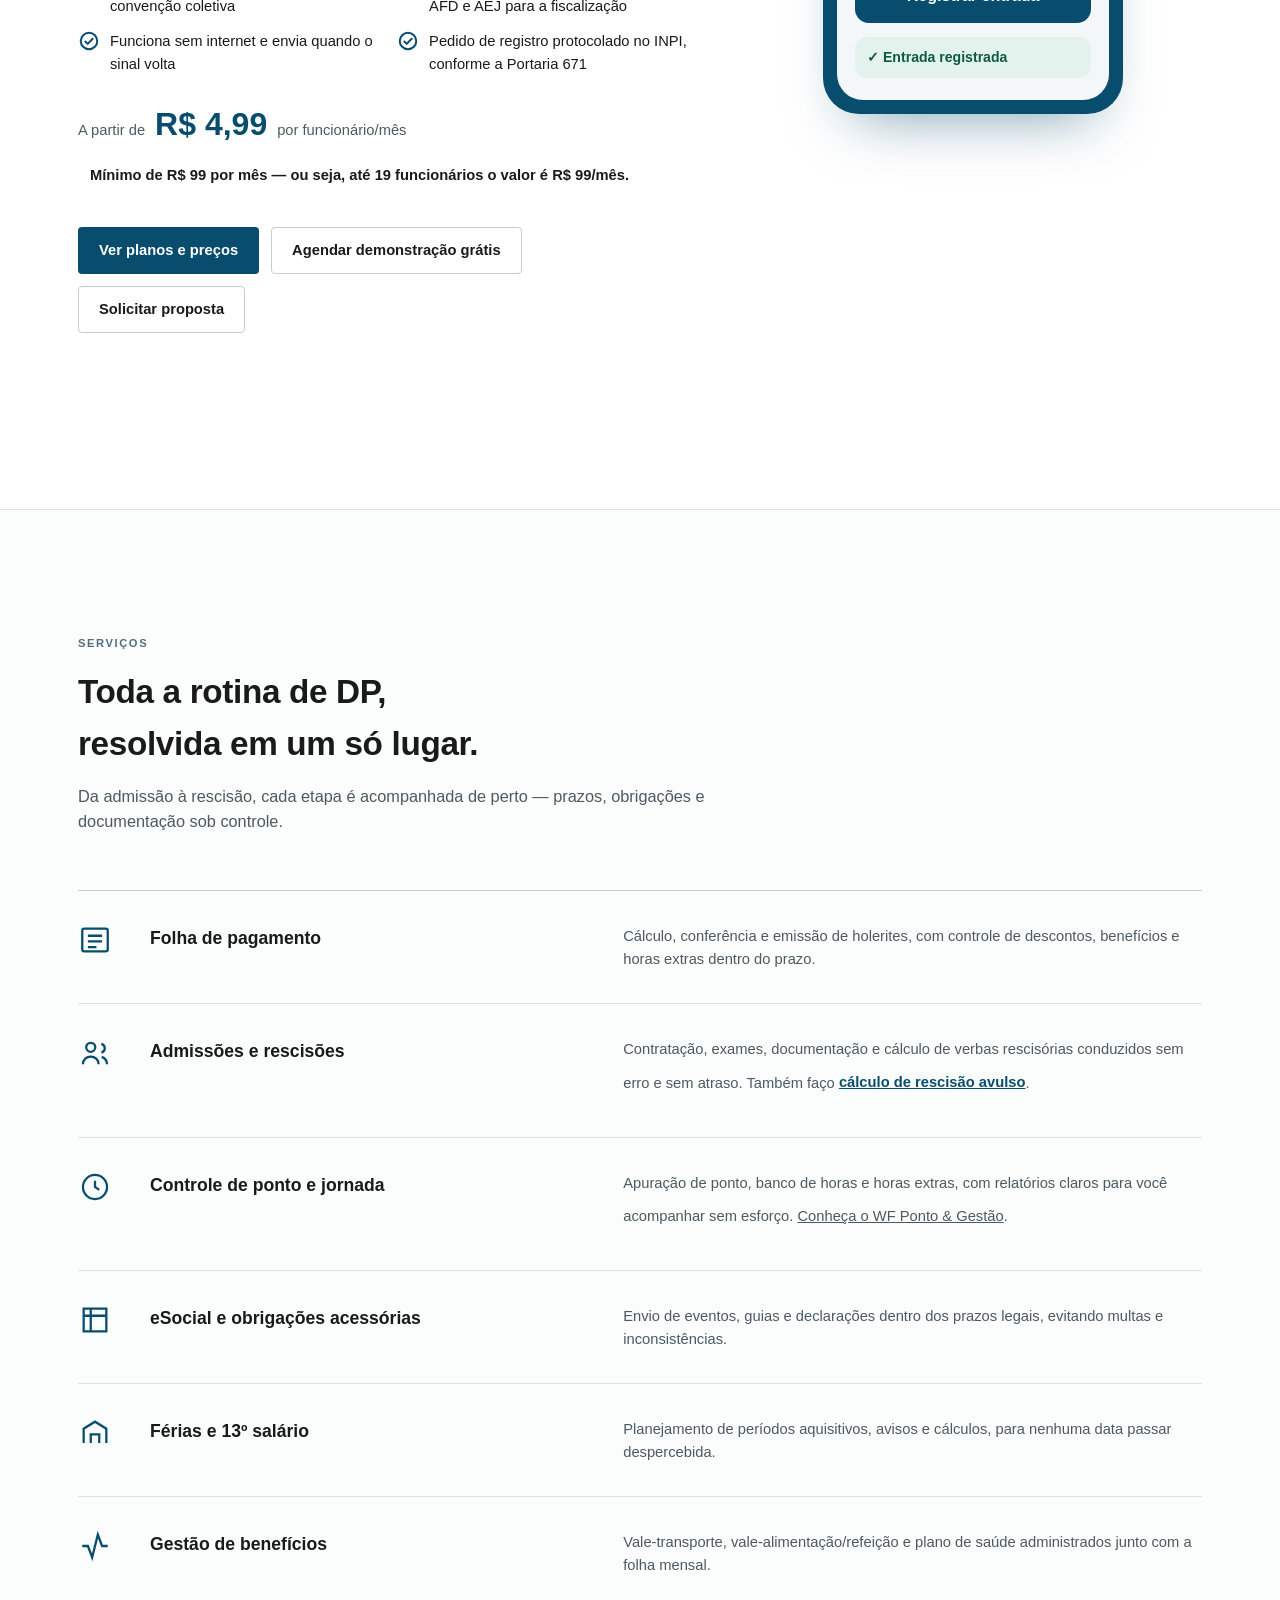
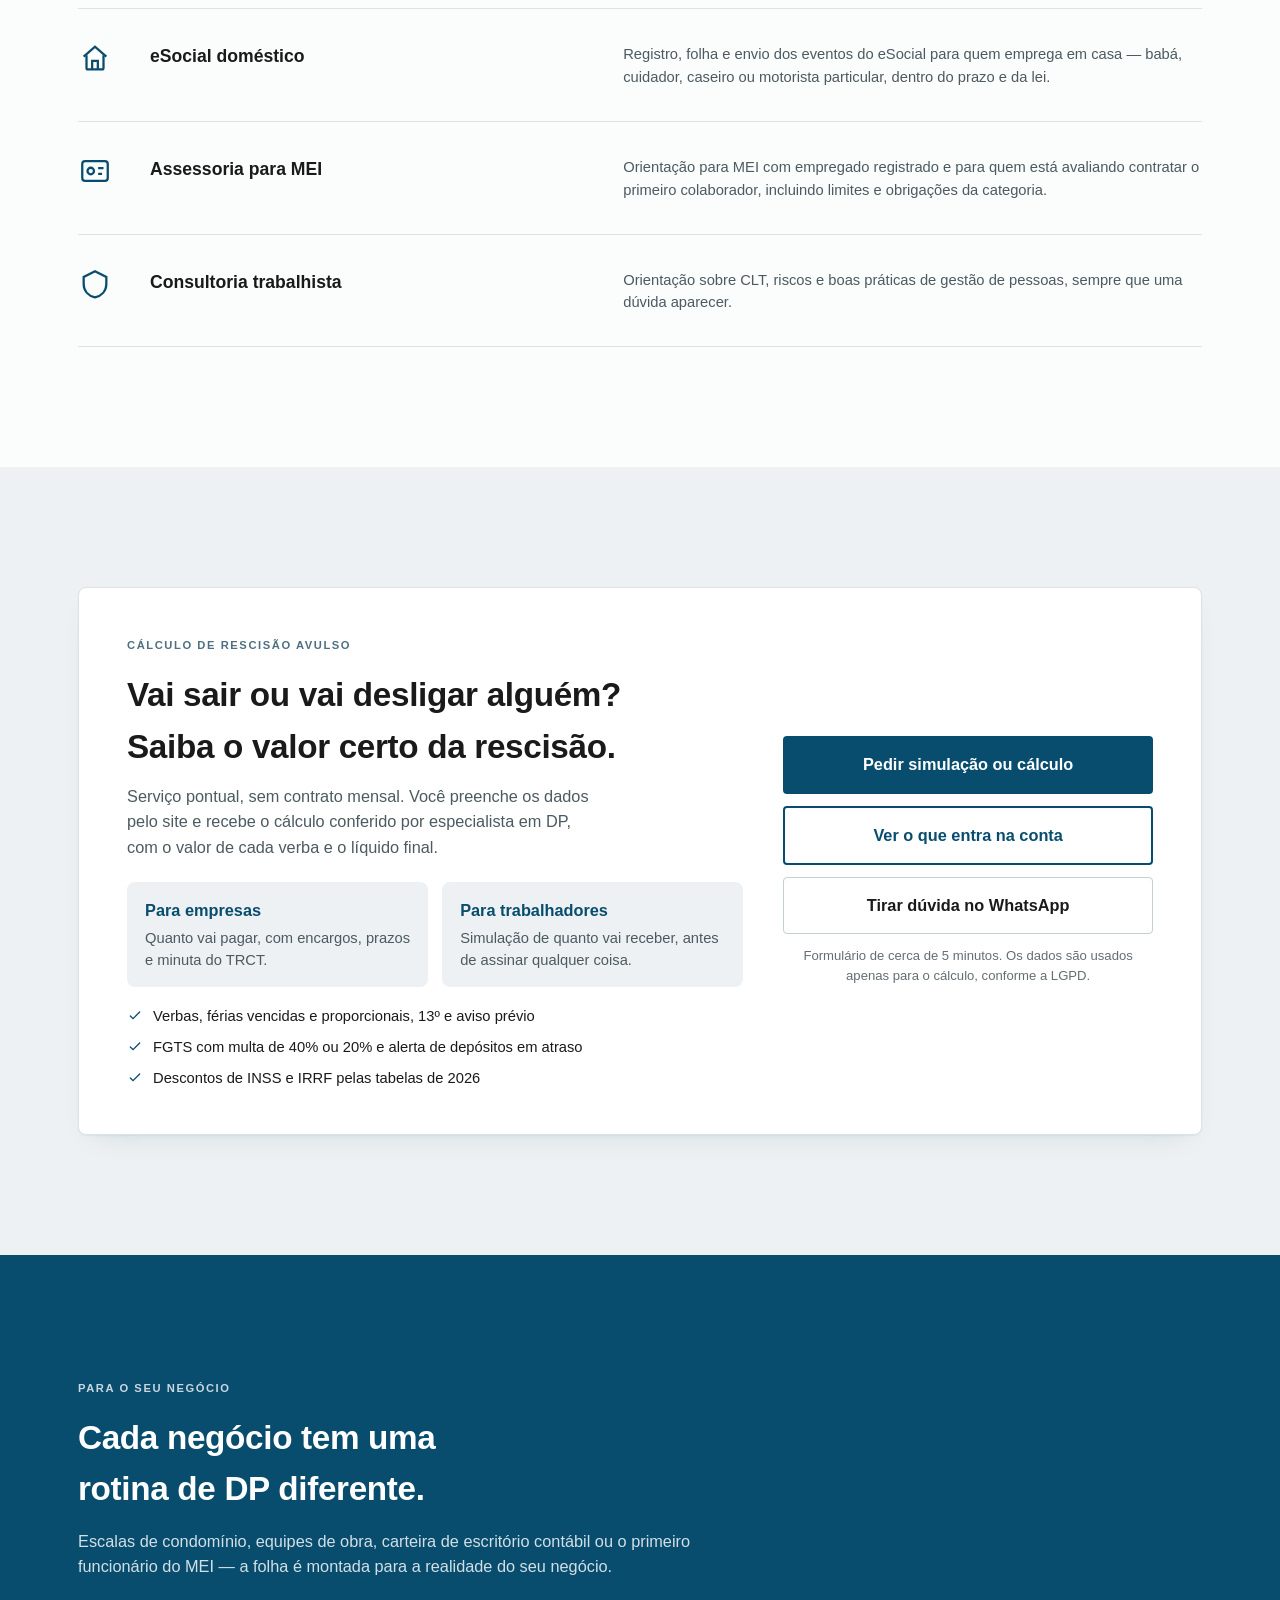
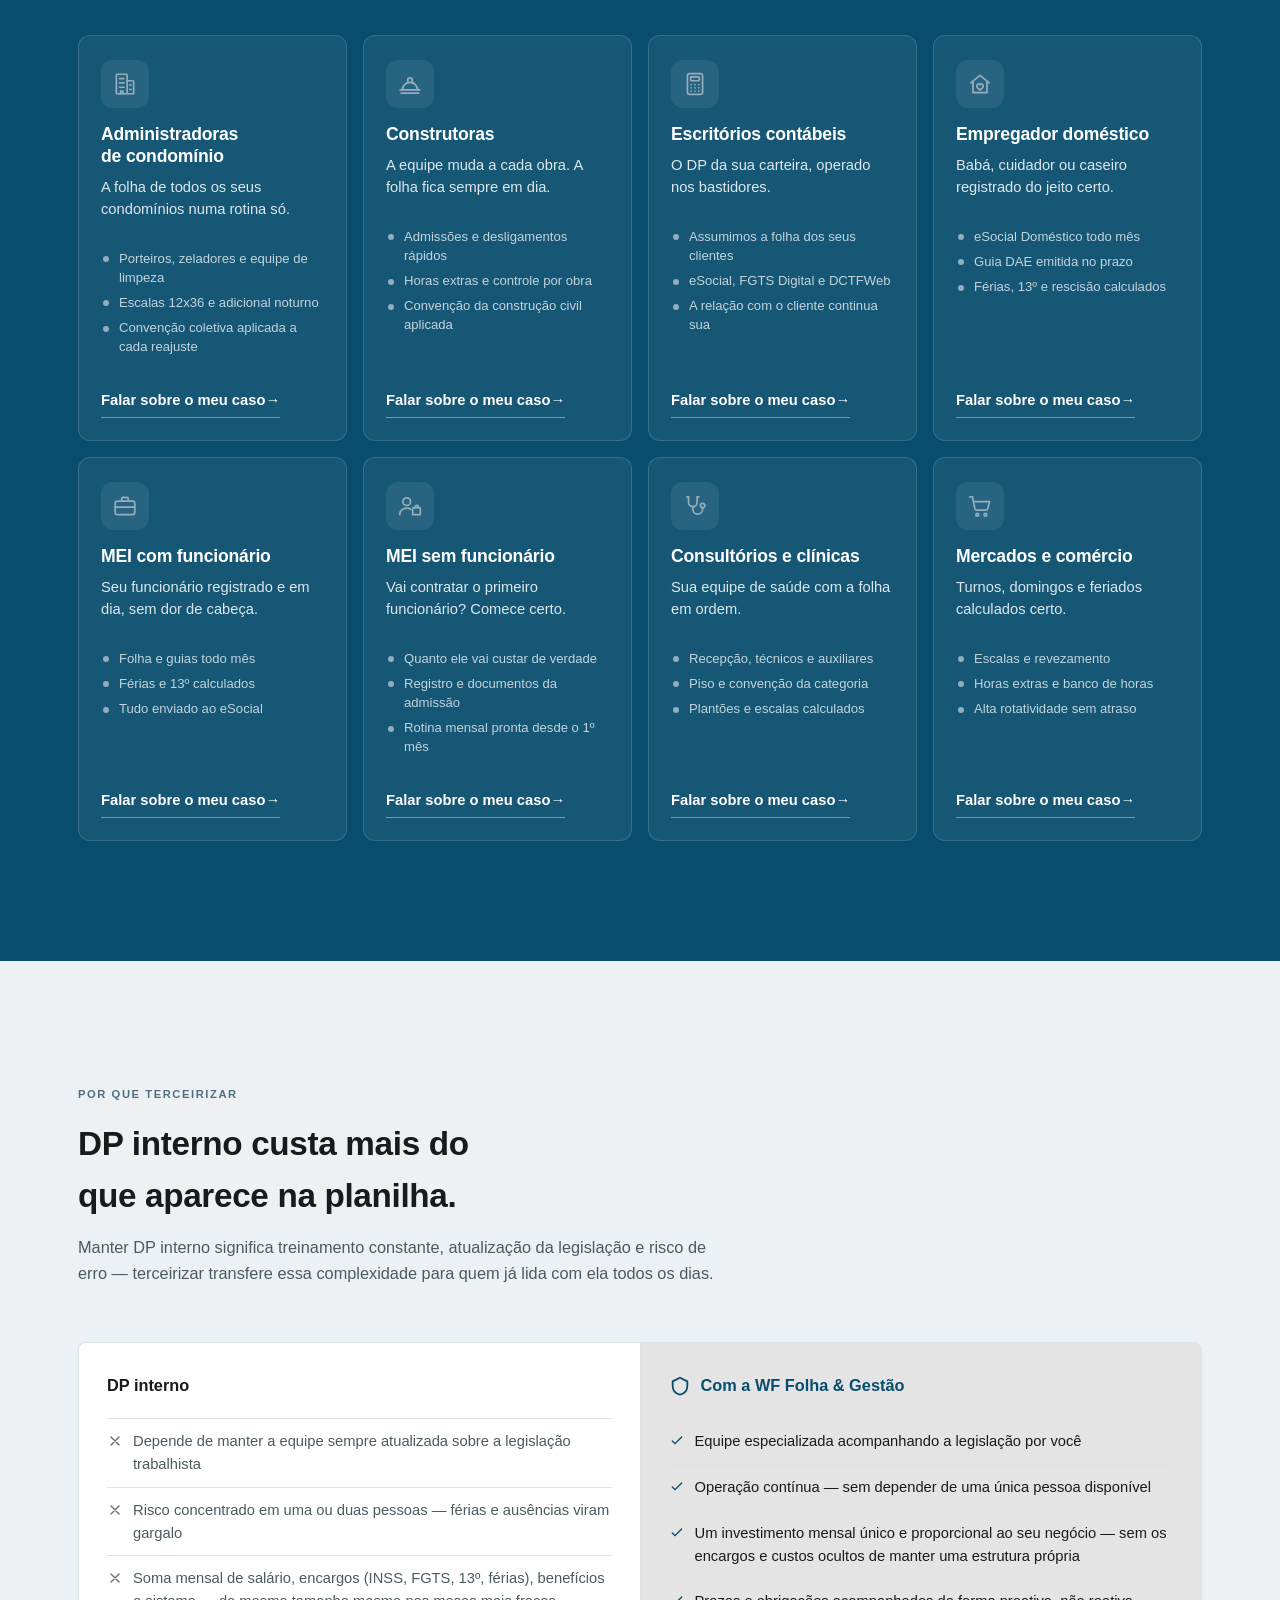
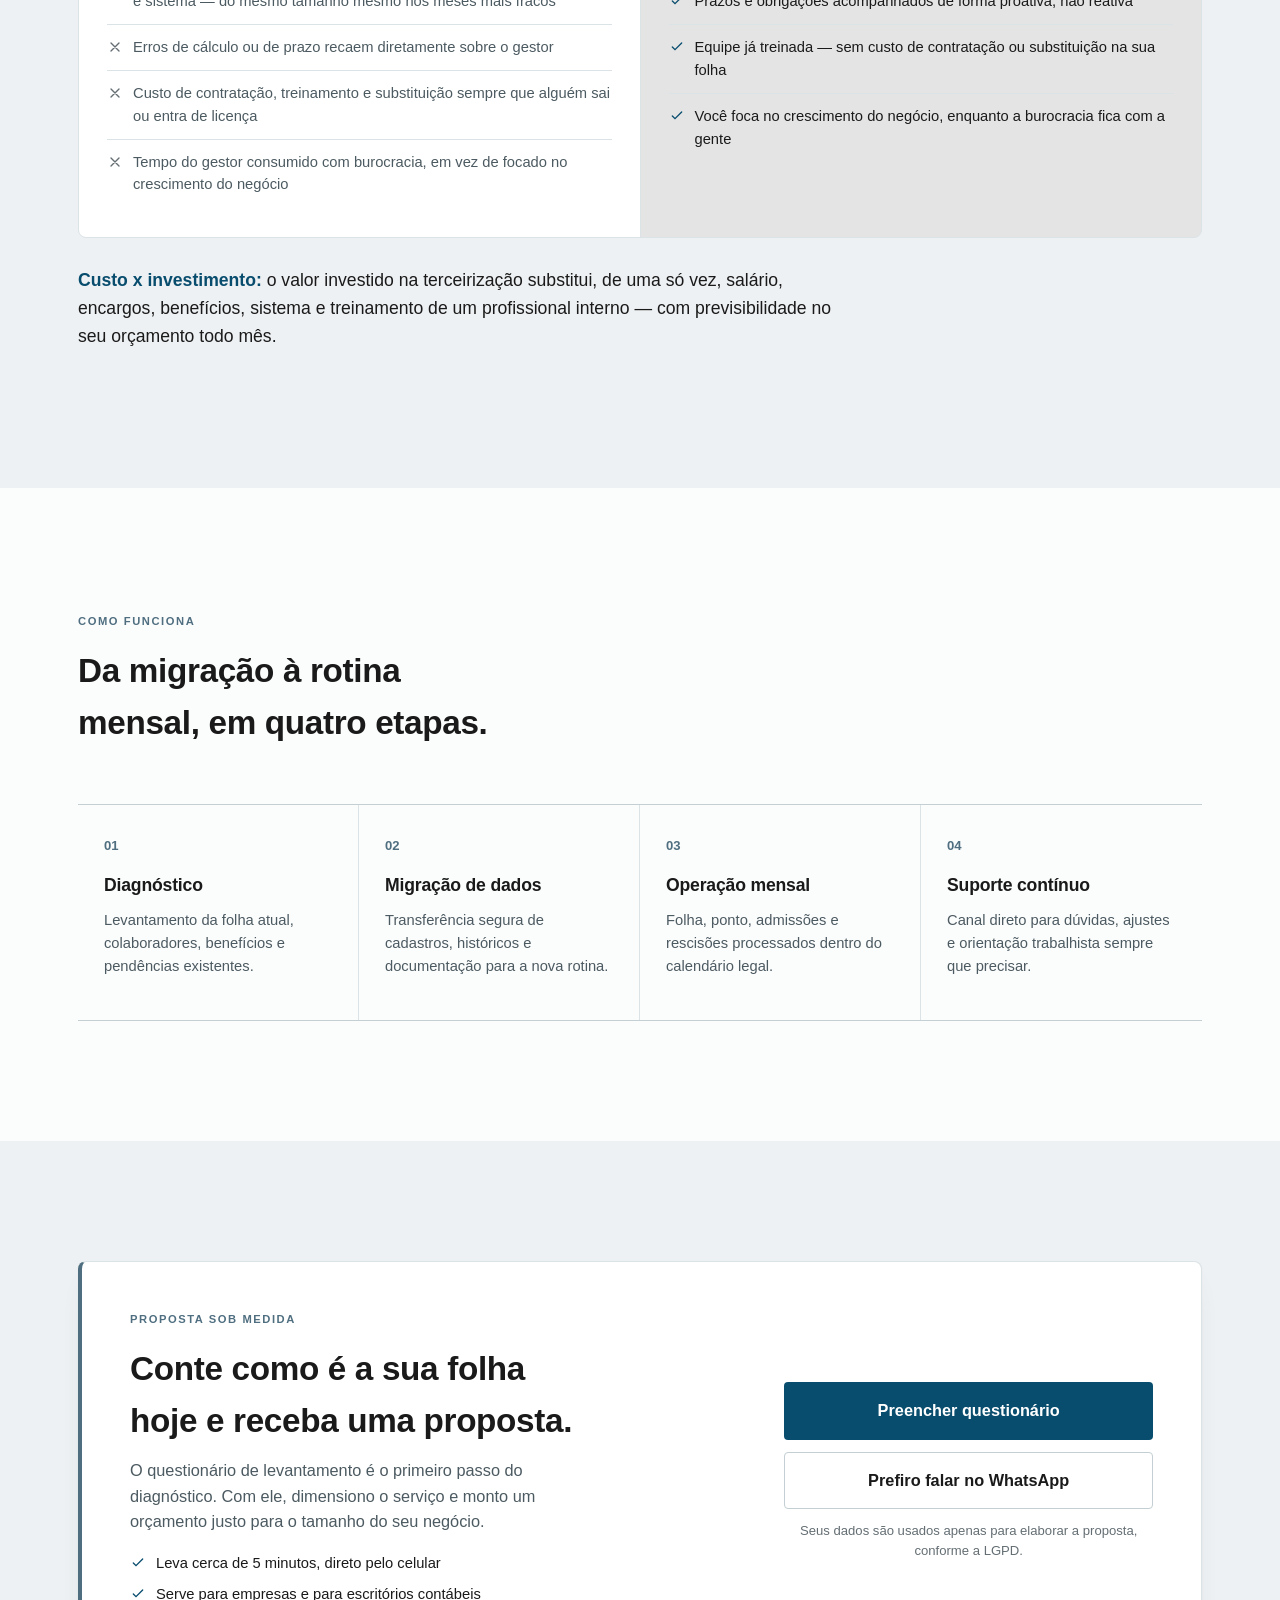
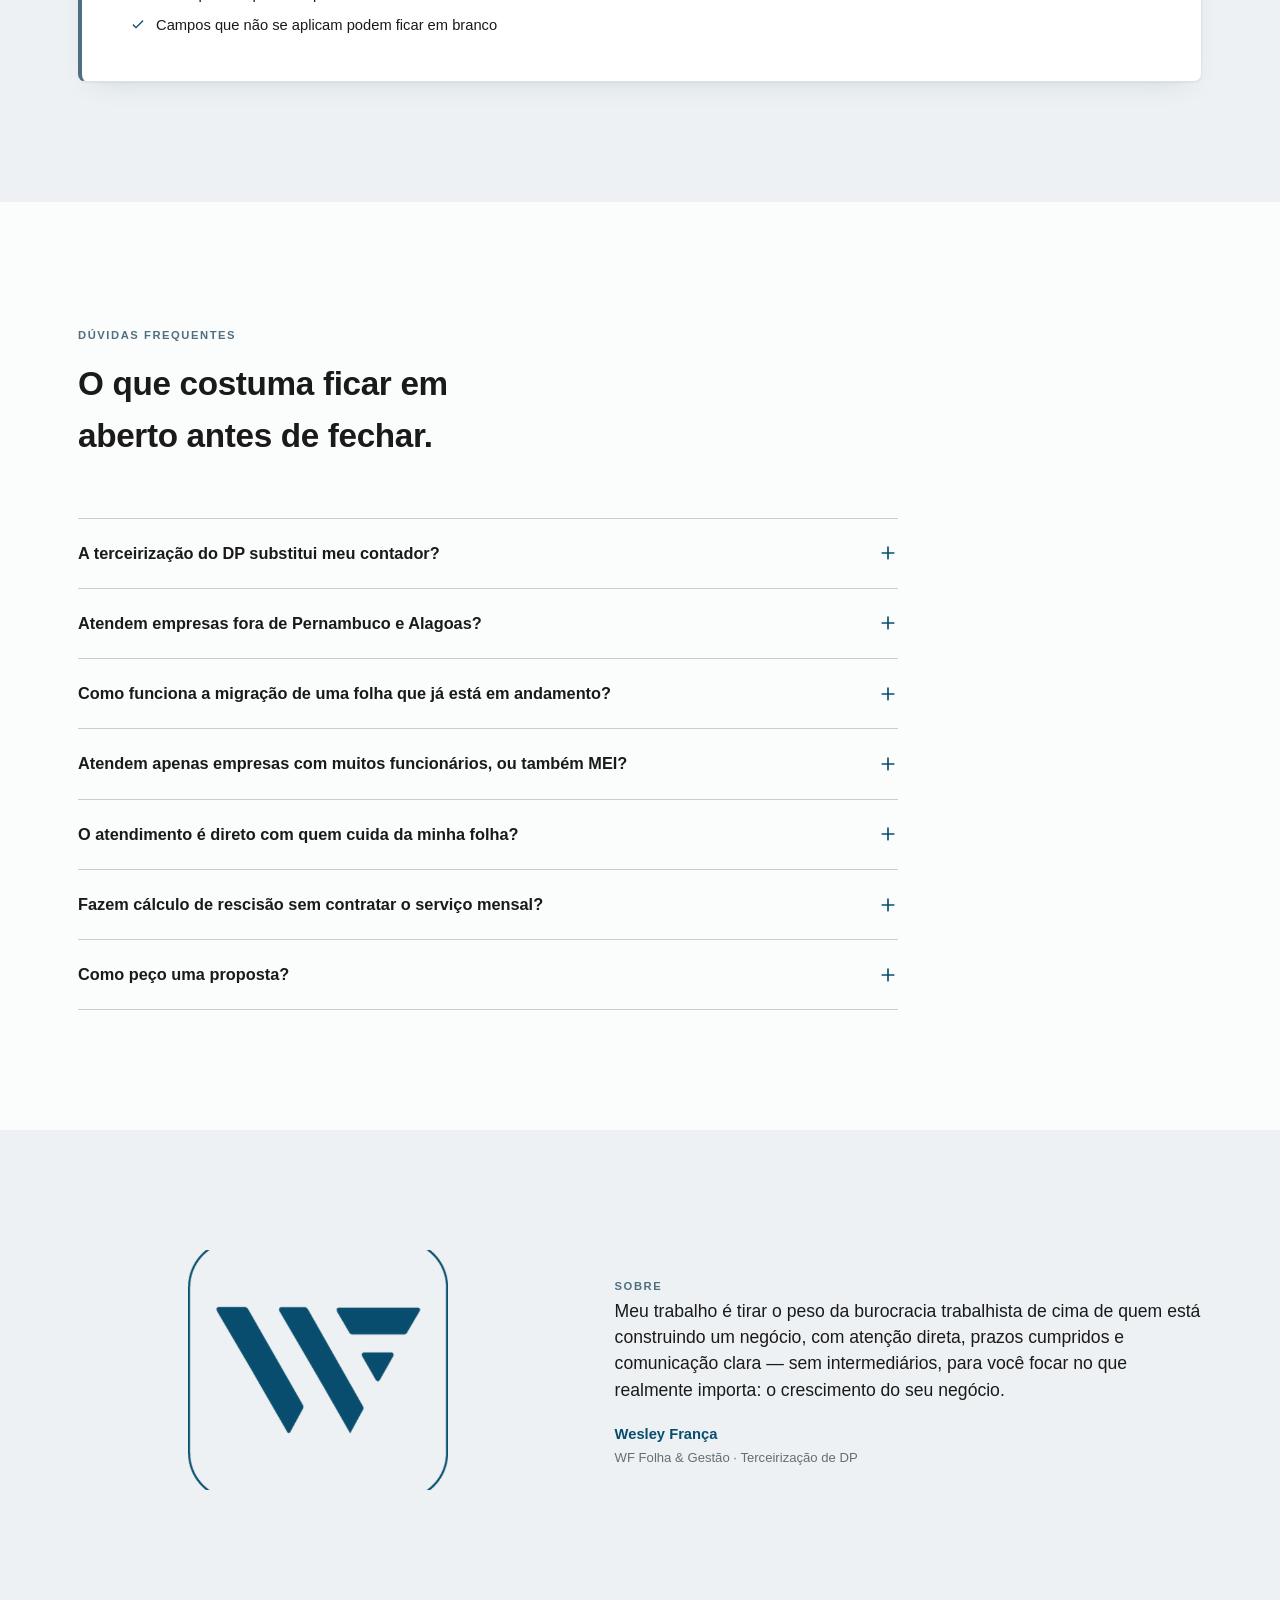
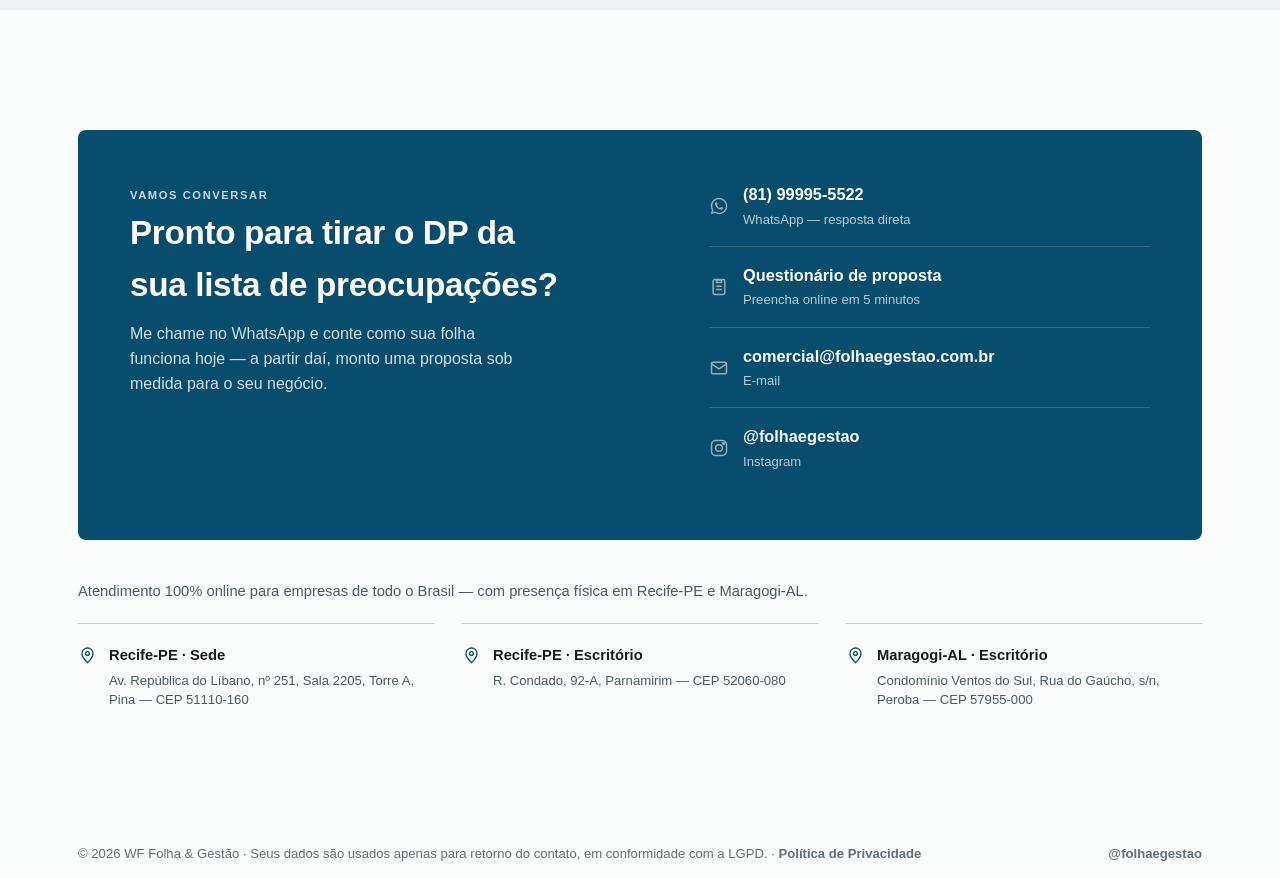
==== commit f53965ad: "Botão "Ver o que entra na conta" deixa de ser invisível A classe .btn-line-petrol foi feita para o t" ====
--- a/index.html
+++ b/index.html
@@ -5,13 +5,13 @@
 <!-- Segurança: o GitHub Pages não permite definir cabeçalhos de resposta, então
      o que dá para fazer pelo HTML é definido aqui. Ficam de fora HSTS e
      X-Content-Type-Options, que só existem como cabeçalho (achado SEC-1). -->
-<meta http-equiv="Content-Security-Policy" content="default-src 'self'; script-src 'self' 'unsafe-inline'; style-src 'self' 'unsafe-inline' https://fonts.googleapis.com; font-src 'self' https://fonts.gstatic.com; img-src 'self' data:; connect-src 'self' https://script.google.com; form-action 'self'; base-uri 'self'; object-src 'none'; upgrade-insecure-requests">
+<meta http-equiv="Content-Security-Policy" content="default-src 'self'; script-src 'self' 'unsafe-inline'; style-src 'self' 'unsafe-inline' https://fonts.googleapis.com; font-src 'self' https://fonts.gstatic.com; img-src 'self' data:; connect-src 'self' https://script.google.com https://script.googleusercontent.com; form-action 'self'; base-uri 'self'; object-src 'none'; upgrade-insecure-requests">
 <meta name="referrer" content="same-origin">
 <meta name="viewport" content="width=device-width, initial-scale=1, viewport-fit=cover">
 <title>WF Folha &amp; Gestão | Departamento Pessoal terceirizado e ponto pelo celular</title>
 <link rel="canonical" href="https://folhaegestao.com.br/">
 <script type="application/ld+json">{"@context": "https://schema.org", "@type": "ProfessionalService", "name": "WF Folha & Gestão", "alternateName": "Wesley França Soluções Empresariais", "url": "https://folhaegestao.com.br/", "logo": "https://folhaegestao.com.br/icon-512.png", "image": "https://folhaegestao.com.br/og-image.png", "telephone": "+55-81-99995-5522", "email": "comercial@folhaegestao.com.br", "address": {"@type": "PostalAddress", "streetAddress": "Av. República do Líbano, 251, Sala 2205, Torre A", "addressLocality": "Recife", "addressRegion": "PE", "postalCode": "51110-160", "addressCountry": "BR"}, "areaServed": "BR", "sameAs": ["https://instagram.com/folhaegestao"], "description": "Terceirização de Departamento Pessoal e ponto eletrônico pelo celular: folha de pagamento, admissões, rescisões, férias e eSocial."}</script>
-<meta name="description" content="WF Folha &amp; Gestão — terceirização de Departamento Pessoal: folha de pagamento, admissões, rescisões, férias e eSocial para condomínios, construtoras, escritórios contábeis, clínicas, comércio, MEI e empregador doméstico em Recife, litoral sul de PE e Maragogi-AL.">
+<meta name="description" content="Terceirização de Departamento Pessoal: folha, admissões, rescisões, férias e eSocial. Recife, Maragogi e todo o Brasil, com prazo acompanhado.">
 <meta name="theme-color" content="#084D6E">
 <link rel="icon" href="favicon.ico" sizes="any">
 <link rel="icon" type="image/png" href="icon-512.png">
@@ -213,7 +213,7 @@
       </div>
       <div class="quote-cta">
         <a class="btn btn-gold" href="/calculo-rescisao/">Pedir simulação ou cálculo</a>
-        <a class="btn btn-line-petrol" href="/rescisao/">Ver o que entra na conta</a>
+        <a class="btn btn-outline-petrol" href="/rescisao/">Ver o que entra na conta</a>
         <a class="btn btn-ghost" href="https://wa.me/5581999955522?text=Ol%C3%A1%21%20Vim%20pelo%20site%20e%20quero%20uma%20simula%C3%A7%C3%A3o%20de%20rescis%C3%A3o." target="_blank" rel="noopener">Tirar dúvida no WhatsApp</a>
         <small>Formulário de cerca de 5 minutos. Os dados são usados apenas para o cálculo, conforme a LGPD.</small>
       </div>
--- a/estilos.css
+++ b/estilos.css
@@ -189,14 +189,23 @@
     color:var(--ink);
   }
   .btn-ghost:hover{ border-color:var(--petrol); color:var(--petrol); }
+  /* Contornado para usar SOBRE FUNDO PETRÓLEO (topo, painel de contato).
+     Texto e borda brancos: 4,6:1 de borda sobre o petróleo, acima do mínimo
+     de 3:1 da WCAG 1.4.11. NÃO use sobre cartão claro — vira branco no branco. */
   .btn-line-petrol{
     background:transparent;
     color:#FFFFFF;
-    /* auditoria, item b: a borda era inline a 40% de branco (3,49:1 sobre
-       petróleo). A 55% dá 4,6:1, bem acima do mínimo de 3:1 da WCAG 1.4.11. */
     border:2px solid rgba(255,255,255,0.55);
   }
   .btn-line-petrol:hover{background:rgba(255,255,255,0.12); border-color:#FFFFFF;}
+  /* Mesmo desenho, para usar SOBRE FUNDO CLARO (cartão, seção branca).
+     Texto e borda em petróleo: 8,9:1 de texto e borda sobre o branco. */
+  .btn-outline-petrol{
+    background:transparent;
+    color:var(--petrol);
+    border:2px solid var(--petrol);
+  }
+  .btn-outline-petrol:hover{background:var(--petrol); color:#FFFFFF;}
   .nav-cta{display:none;}
   @media (min-width:860px){ .nav-cta{display:inline-flex;} }
   .nav-links-mobile-hide{display:none;}
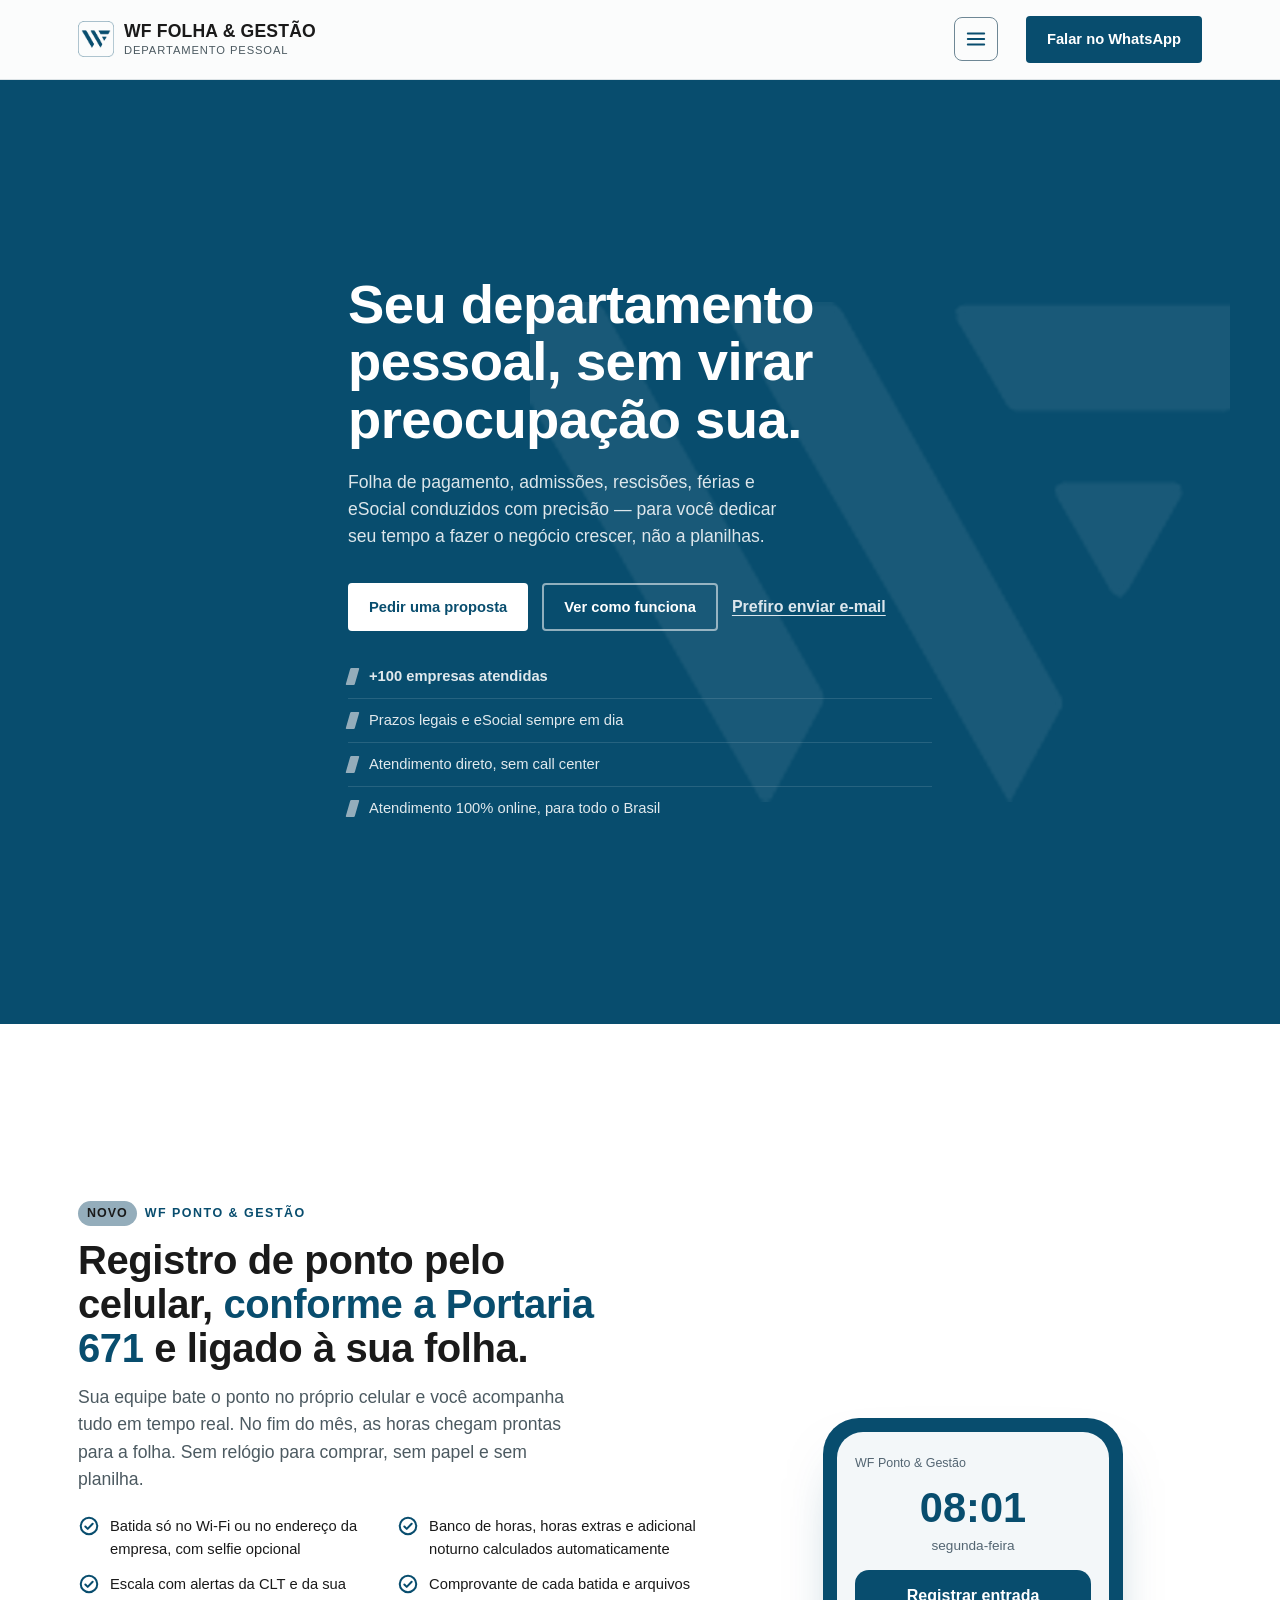
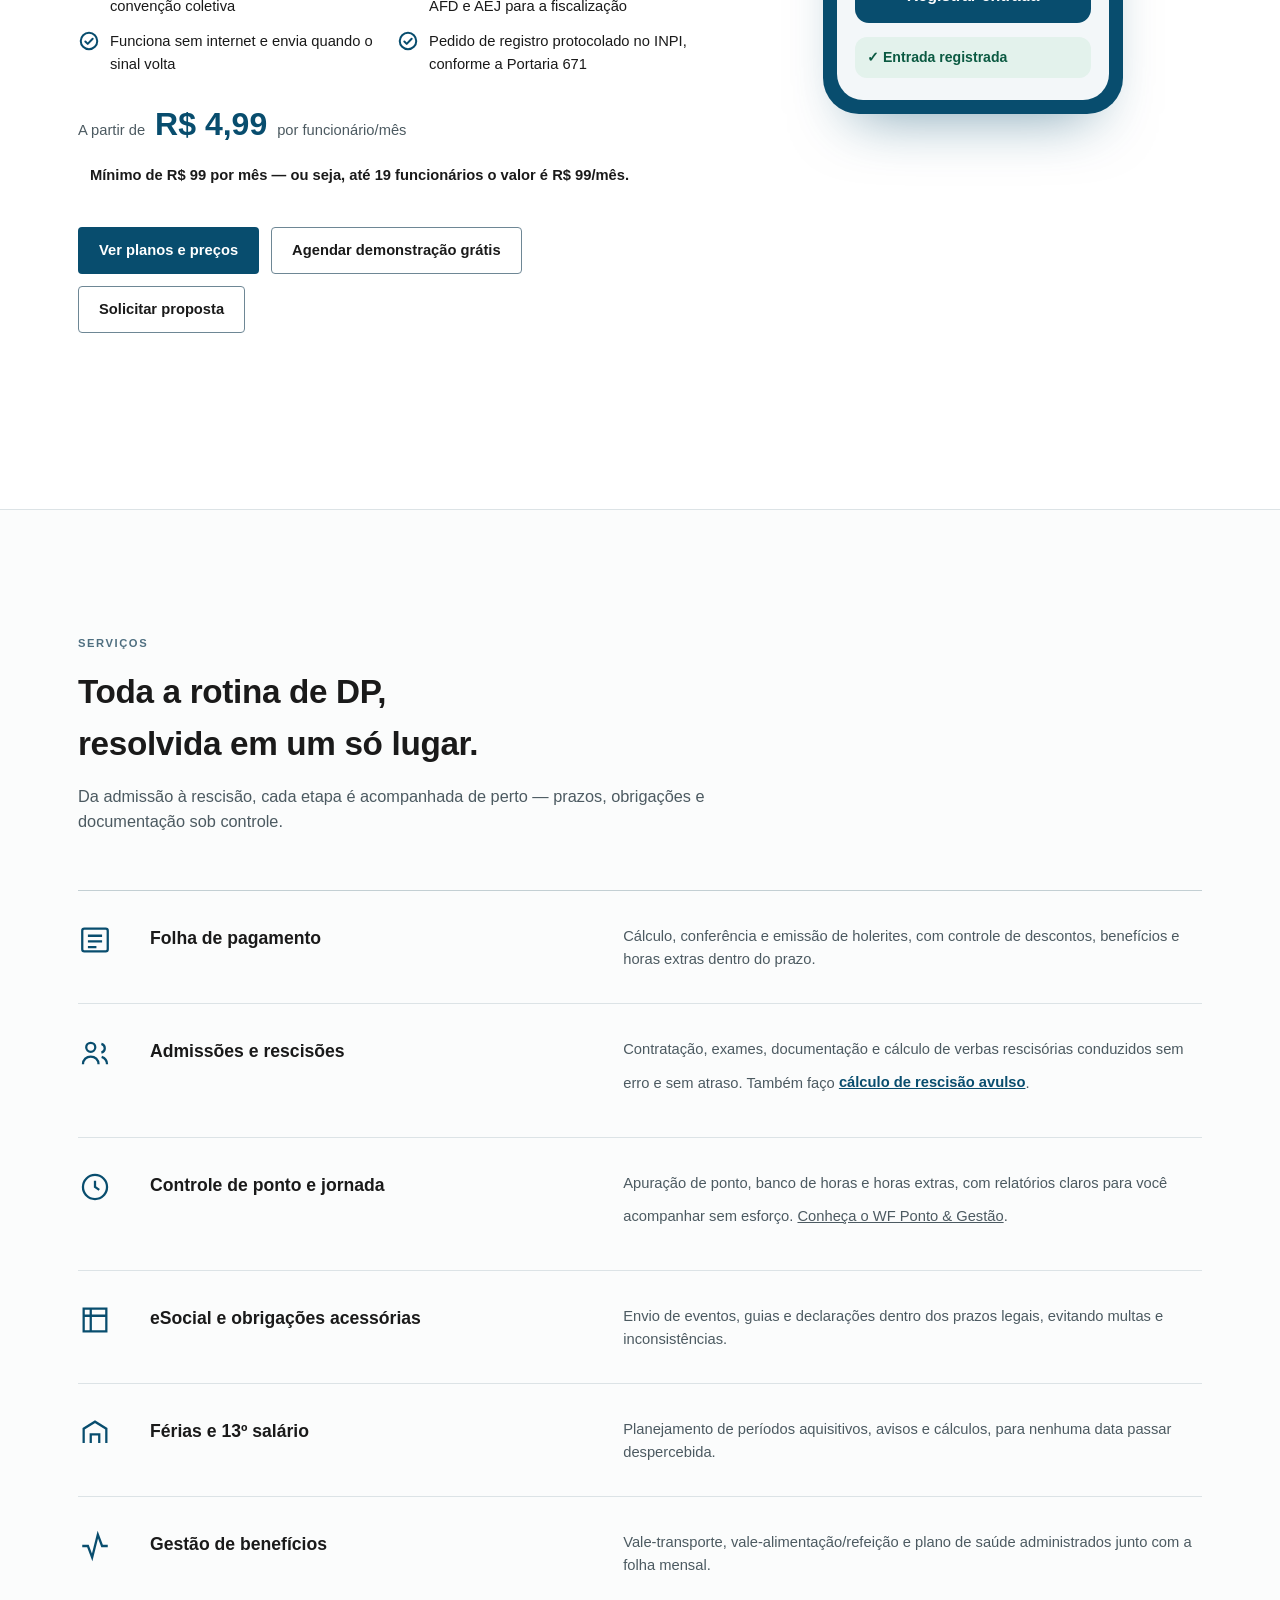
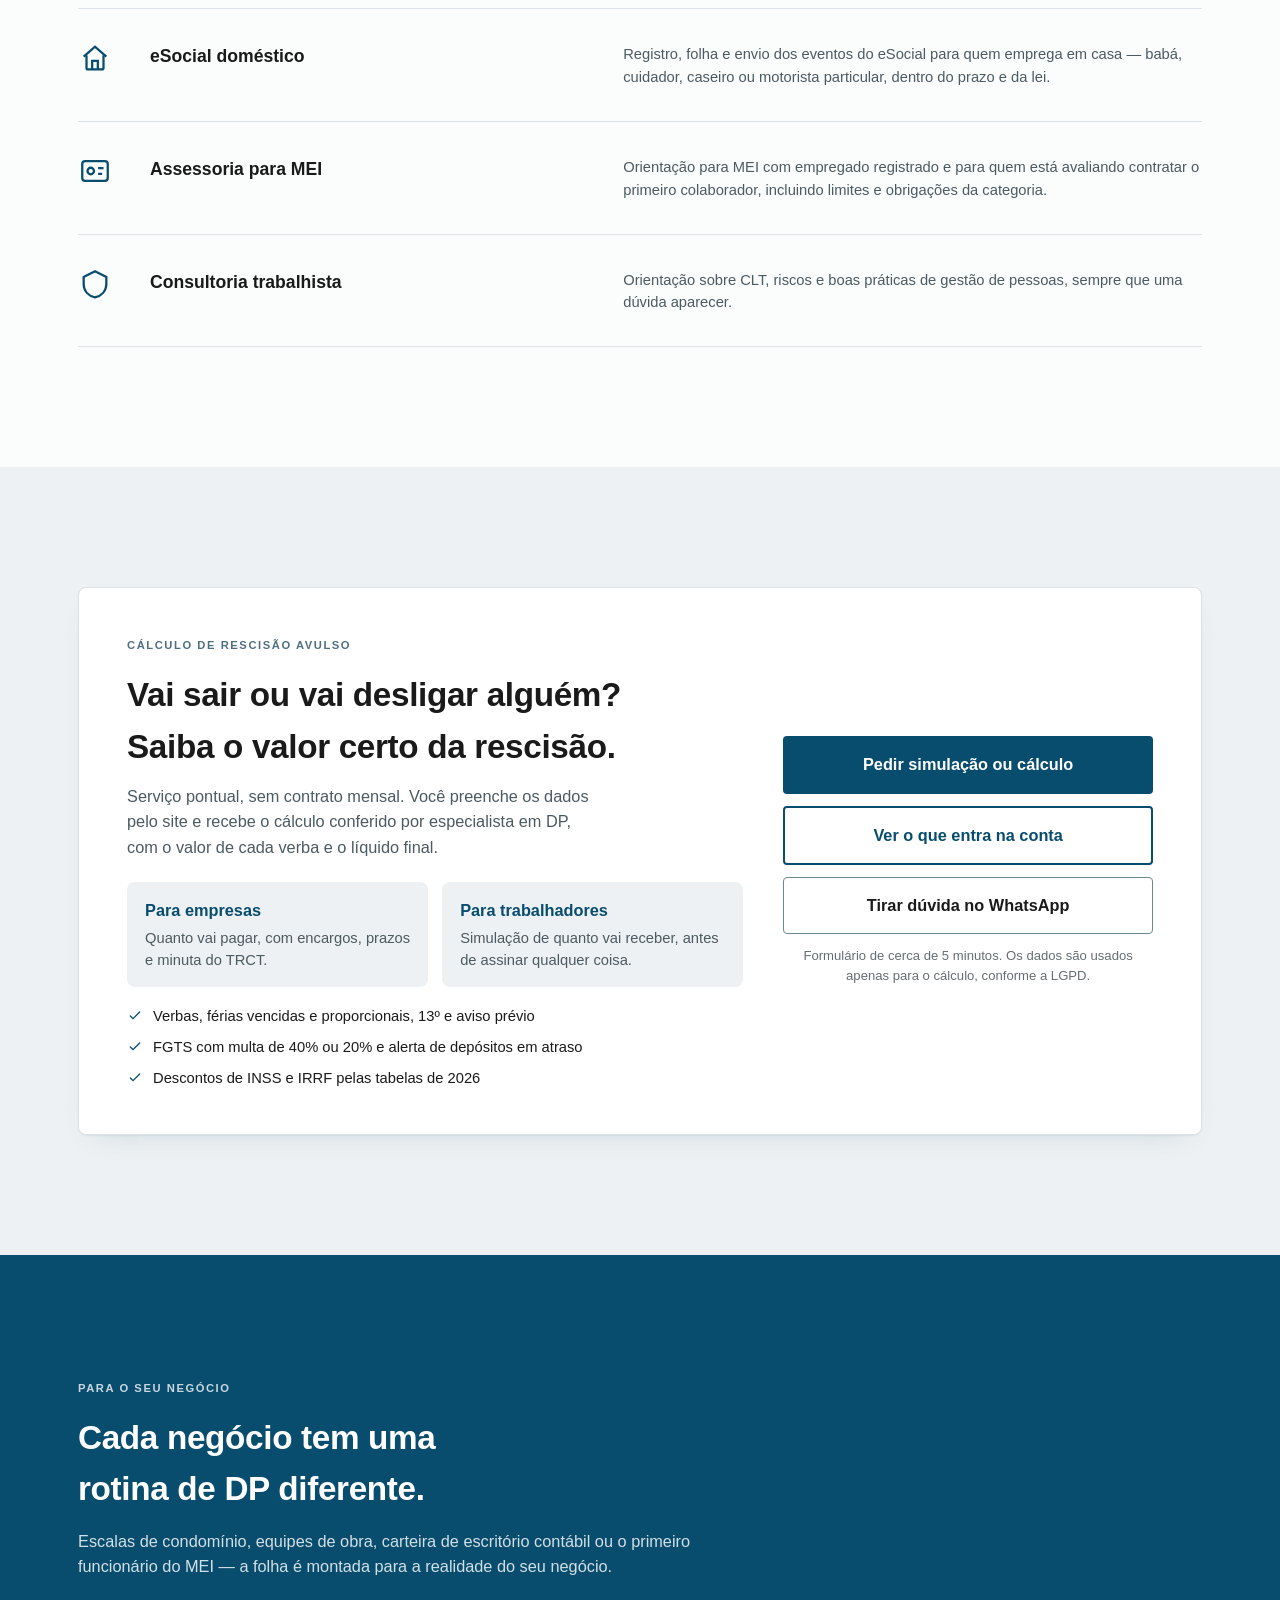
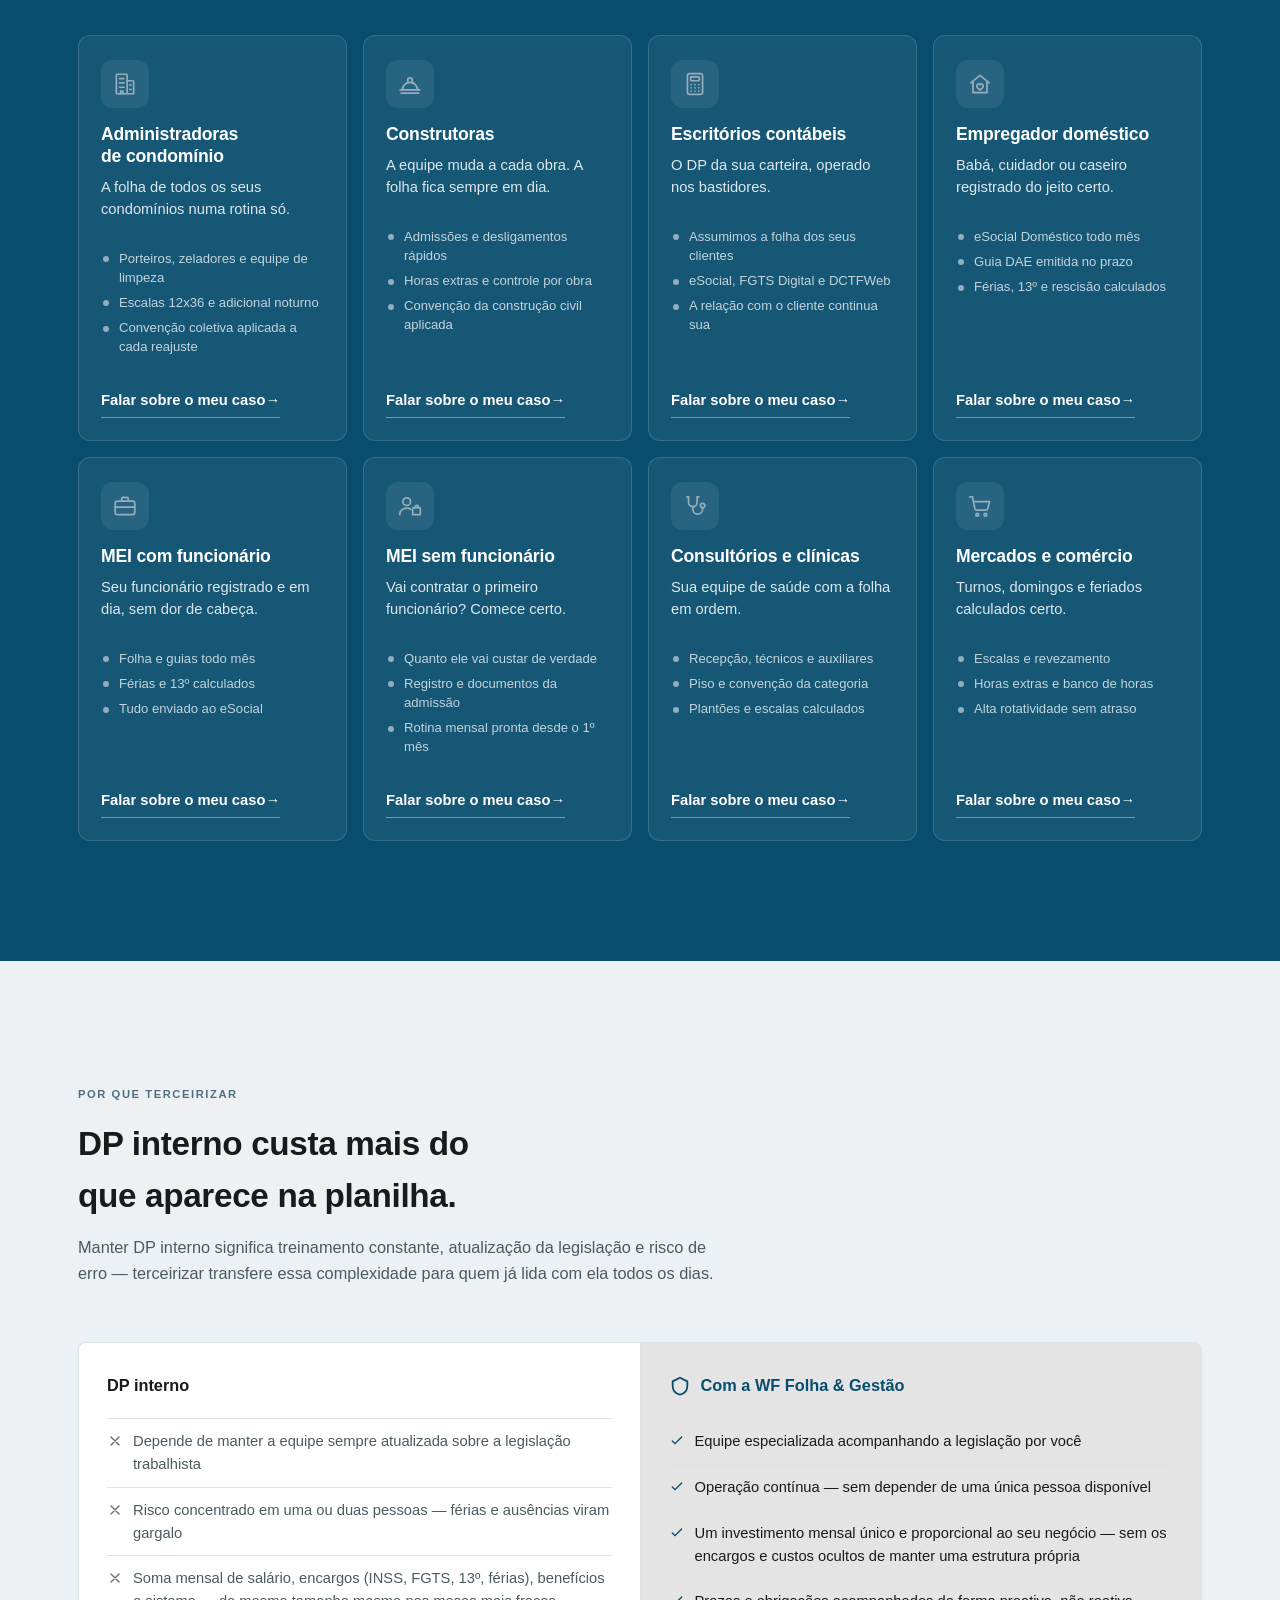
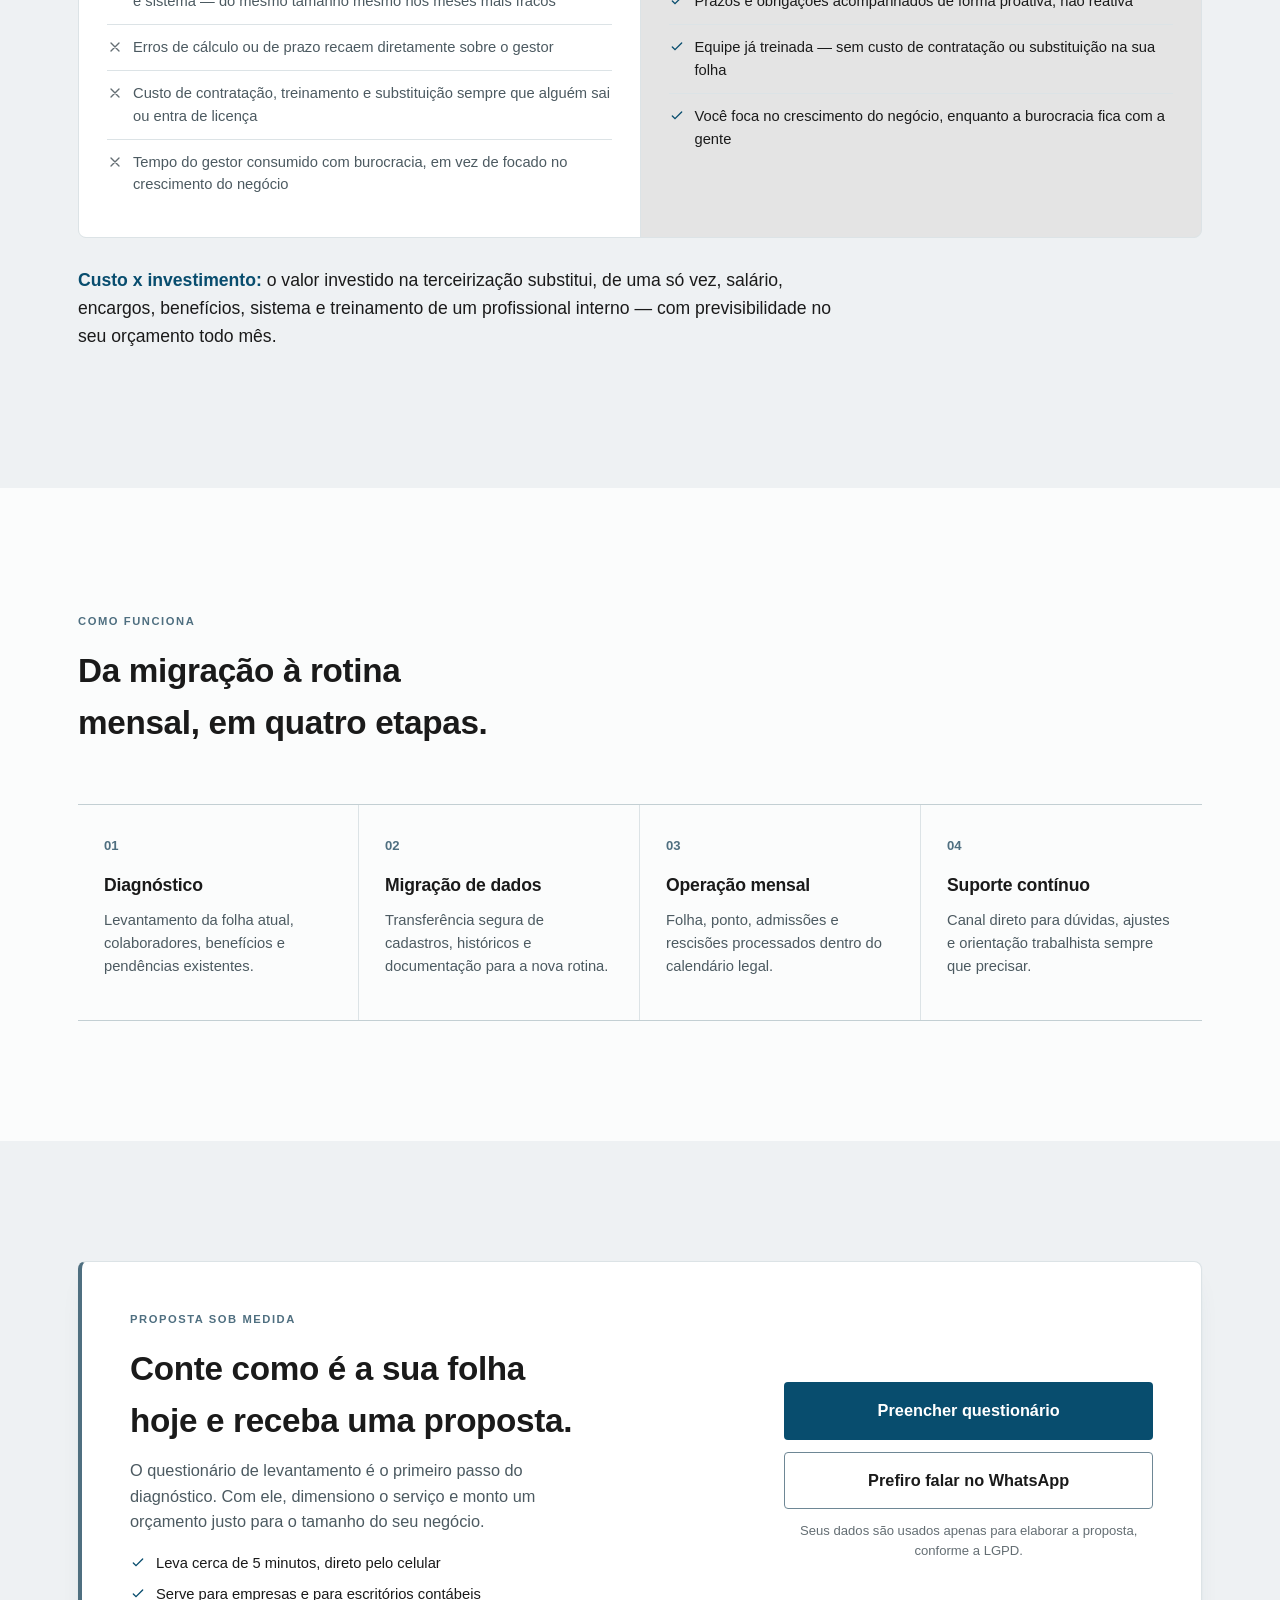
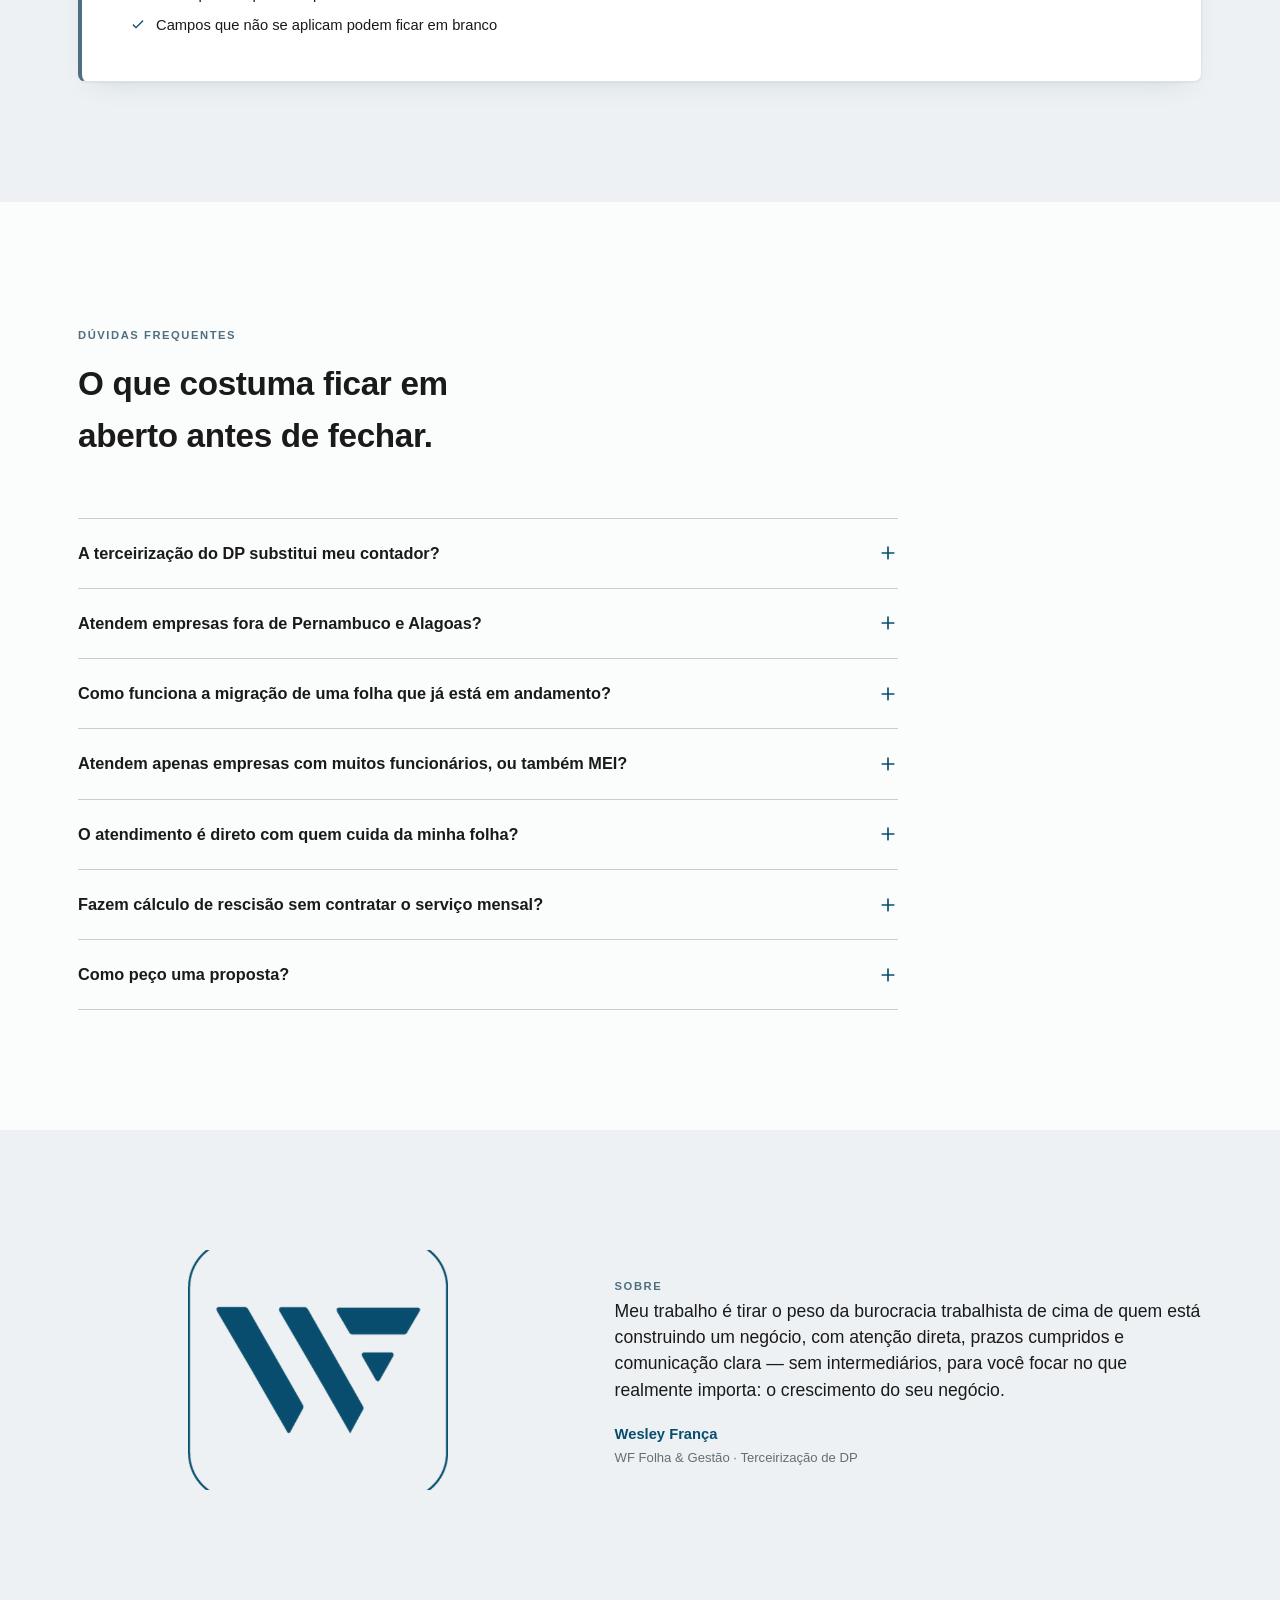
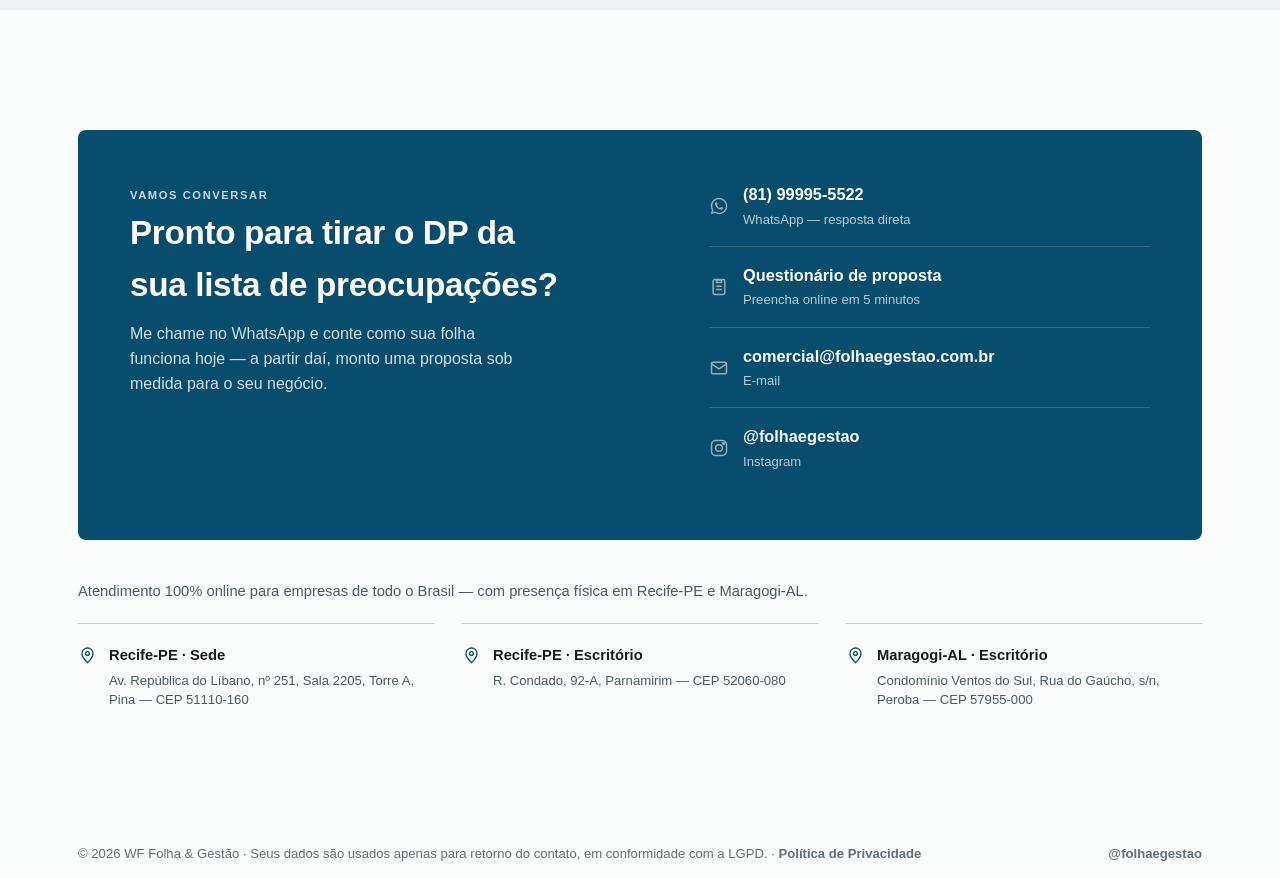
==== commit b27718ba: "Fonte: um endereço só nas sete páginas, sem a família que não existe A home pedia ao Google family=A" ====
--- a/index.html
+++ b/index.html
@@ -28,7 +28,7 @@
 <meta name="twitter:card" content="summary_large_image">
 <link rel="preconnect" href="https://fonts.googleapis.com">
 <link rel="preconnect" href="https://fonts.gstatic.com" crossorigin>
-<link rel="stylesheet" href="https://fonts.googleapis.com/css2?family=Archivo:wght@400;500;600;700;800&family=Archivo+Expanded:wght@700&display=swap">
+<link rel="stylesheet" href="https://fonts.googleapis.com/css2?family=Archivo:wght@400;600;700;800&display=swap">
 
 <link rel="stylesheet" href="/estilos.css">
 </head>
--- a/estilos.css
+++ b/estilos.css
@@ -12,11 +12,13 @@
     --steel: #94ADBB;
     --border: #DCE3E6;
     --border-strong: #C3CFD3;
+    /* Borda de componente (botão, menu, campo): precisa de 3:1 pela WCAG
+       1.4.11. O --border-strong acima é divisor sutil e não serve para isso. */
+    --border-ui: #6E8795;
     --shadow: 0 1px 2px rgba(8,77,110,0.06), 0 12px 28px -16px rgba(8,77,110,0.18);
     --radius-s: 4px;
     --radius-m: 8px;
     --font-display: 'Archivo', 'Helvetica Neue', Helvetica, Arial, sans-serif;
-    --font-display-x: 'Archivo Expanded', 'Archivo', 'Helvetica Neue', Helvetica, Arial, sans-serif;
     --font-body: 'Helvetica Neue', Helvetica, Arial, -apple-system, BlinkMacSystemFont, sans-serif;
     --fs-2xs: 0.7rem;
     --fs-xs: 0.82rem;
@@ -48,7 +50,8 @@
       --petrol-tint: #16262E;
       --gold: #94ADBB;
       --border: #263136;
-      --border-strong: #34424849;
+      --border-strong: #344248;
+    --border-ui: #6E8795;
       --shadow: 0 1px 2px rgba(0,0,0,0.3), 0 16px 32px -18px rgba(0,0,0,0.6);
     }
   }
@@ -64,6 +67,7 @@
     --gold: #94ADBB;
     --border: #263136;
     --border-strong: #344248;
+    --border-ui: #6E8795;
     --shadow: 0 1px 2px rgba(0,0,0,0.3), 0 16px 32px -18px rgba(0,0,0,0.6);
   }
 
@@ -185,7 +189,7 @@
   .btn-gold:hover{ box-shadow: var(--shadow); transform:translateY(-1px); }
   .btn-ghost{
     background:transparent;
-    border-color:var(--border-strong);
+    border-color:var(--border-ui);
     color:var(--ink);
   }
   .btn-ghost:hover{ border-color:var(--petrol); color:var(--petrol); }
@@ -444,7 +448,7 @@
   @media (max-width:860px){ .process-step{border-right:none; border-bottom:1px solid var(--border);} }
   .process-step:last-child{border-right:none;}
   .process-num{
-    font-family:var(--font-display-x);
+    font-family:var(--font-display);
     font-size:var(--fs-xs);
     color:var(--gold);
     font-weight:700;
@@ -707,7 +711,7 @@
   /* ---- Menu no celular (auditoria A-3) ---- */
   .menu-botao{display:none; width:44px; height:44px; padding:0; margin-left:auto;
     align-items:center; justify-content:center; background:transparent;
-    border:1.5px solid var(--border-strong); border-radius:var(--radius-m);
+    border:1.5px solid var(--border-ui); border-radius:var(--radius-m);
     color:var(--petrol); cursor:pointer;}
   .menu-botao svg{width:22px; height:22px;}
   @media (max-width:1699px){
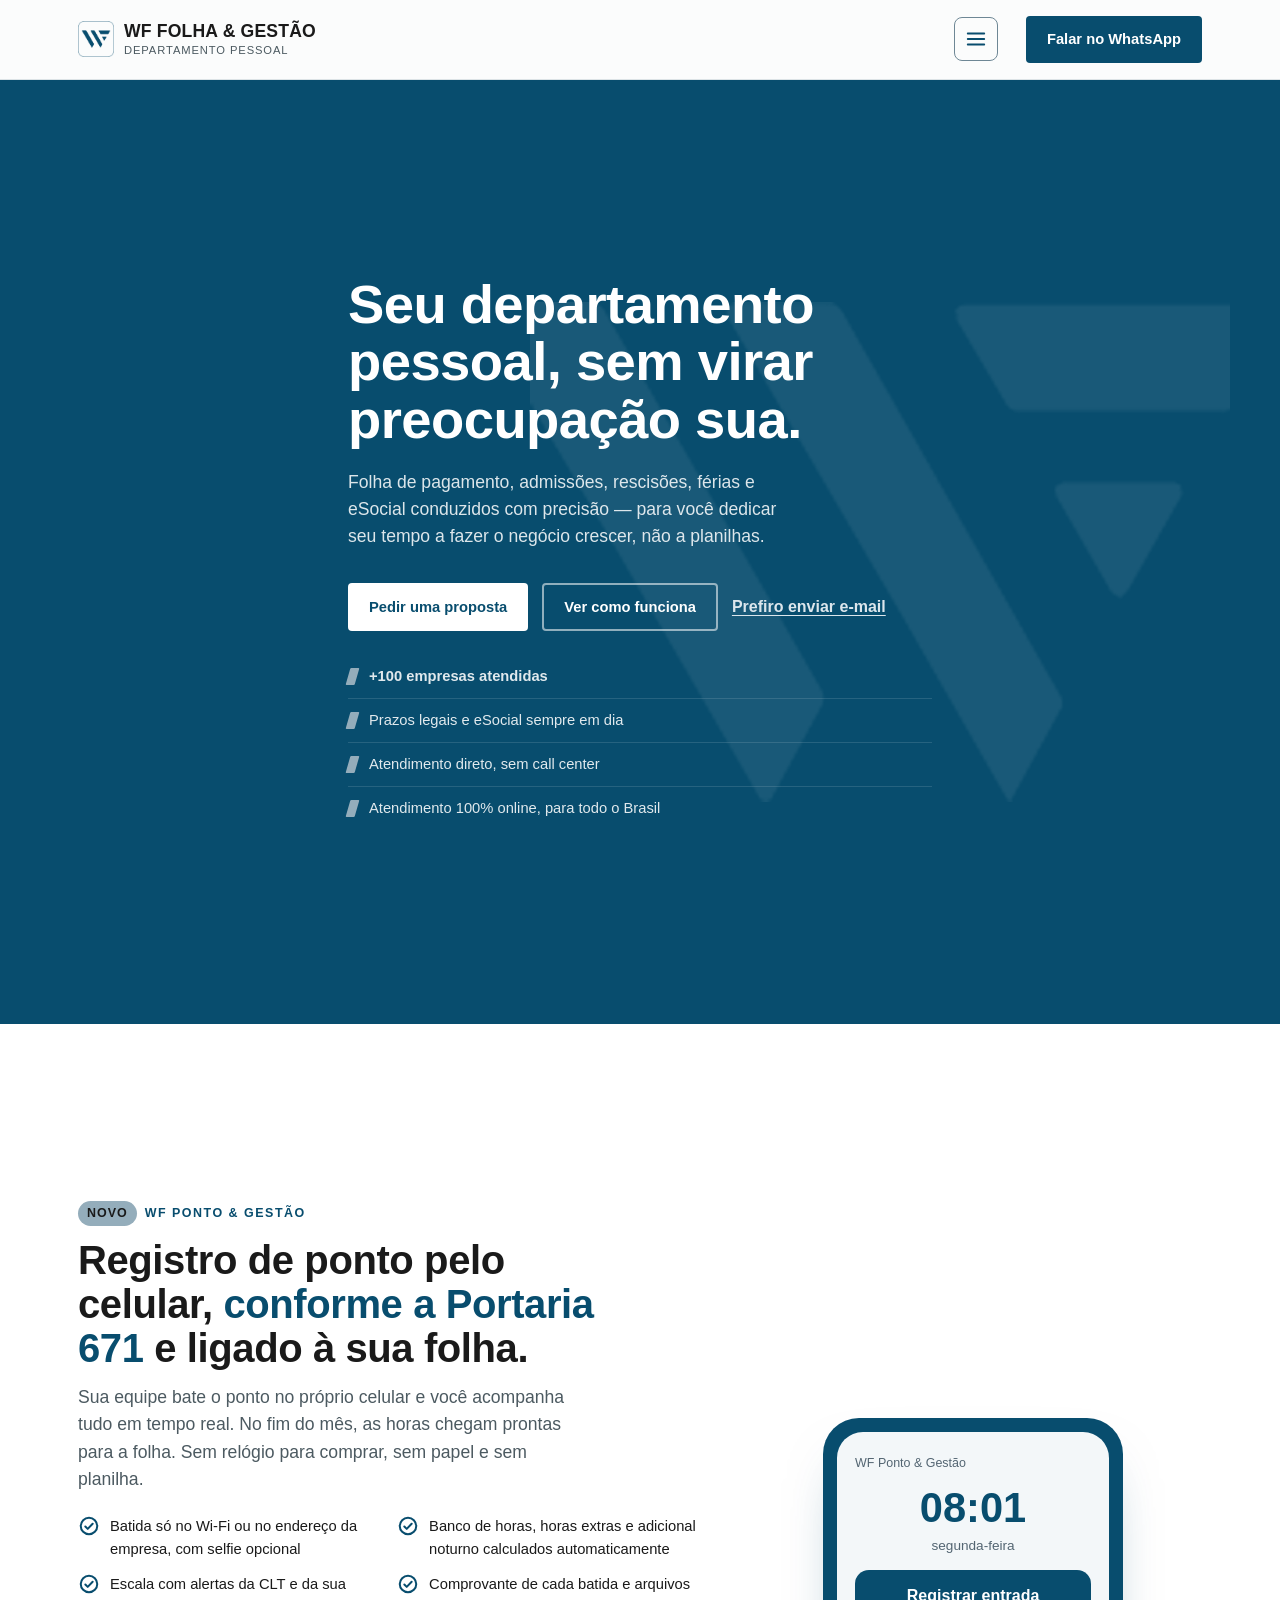
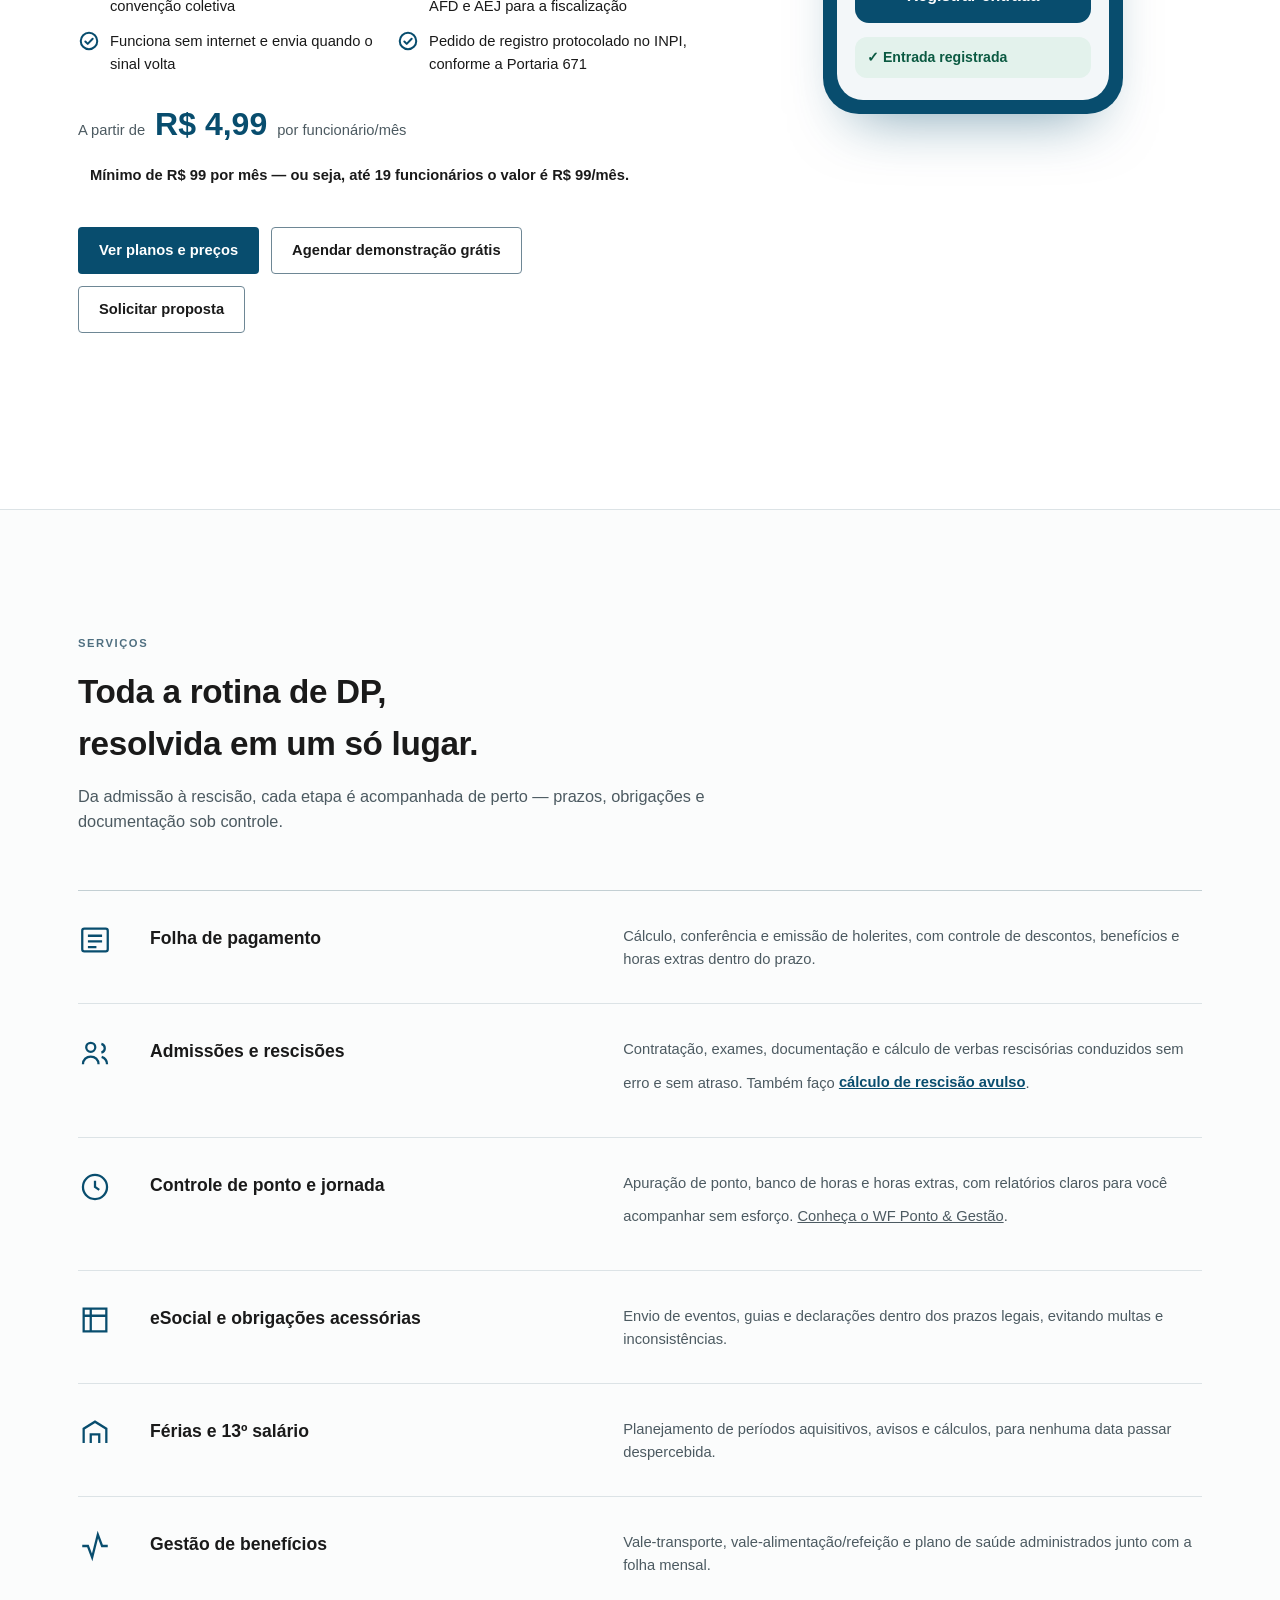
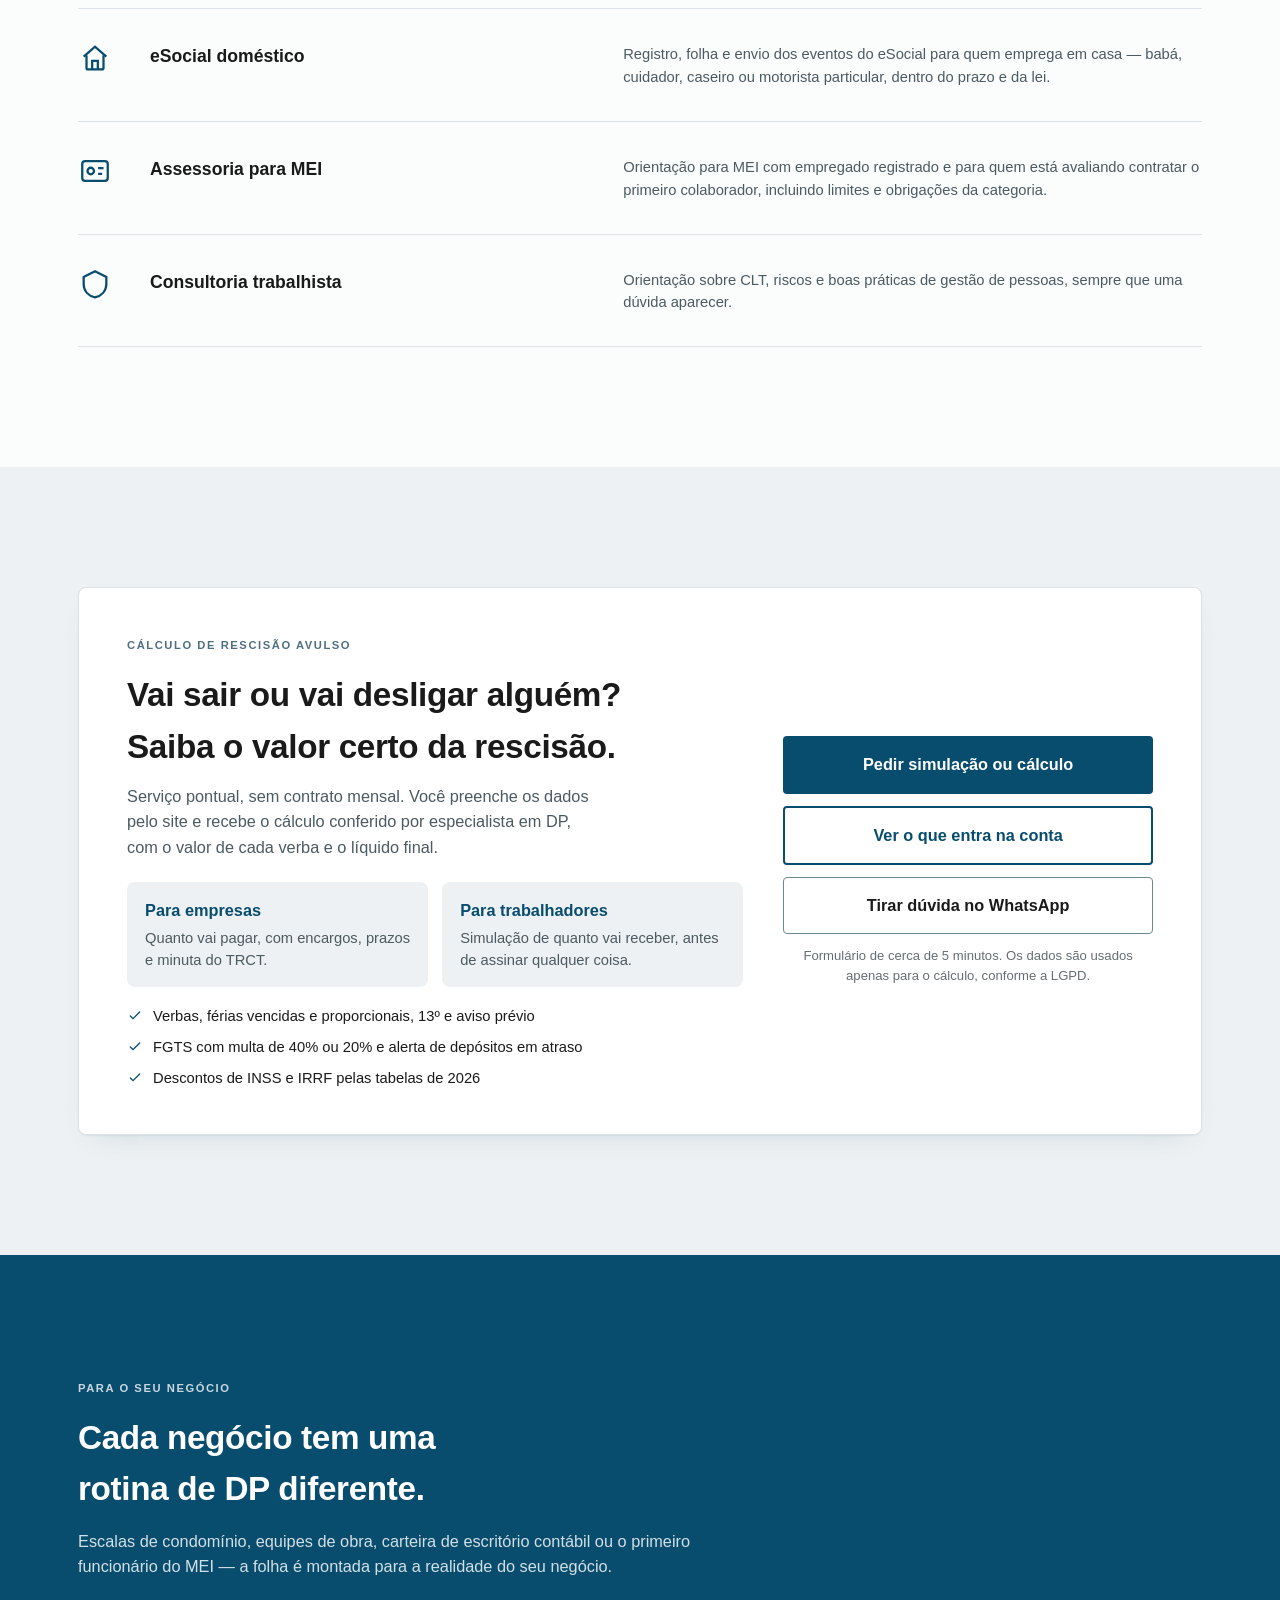
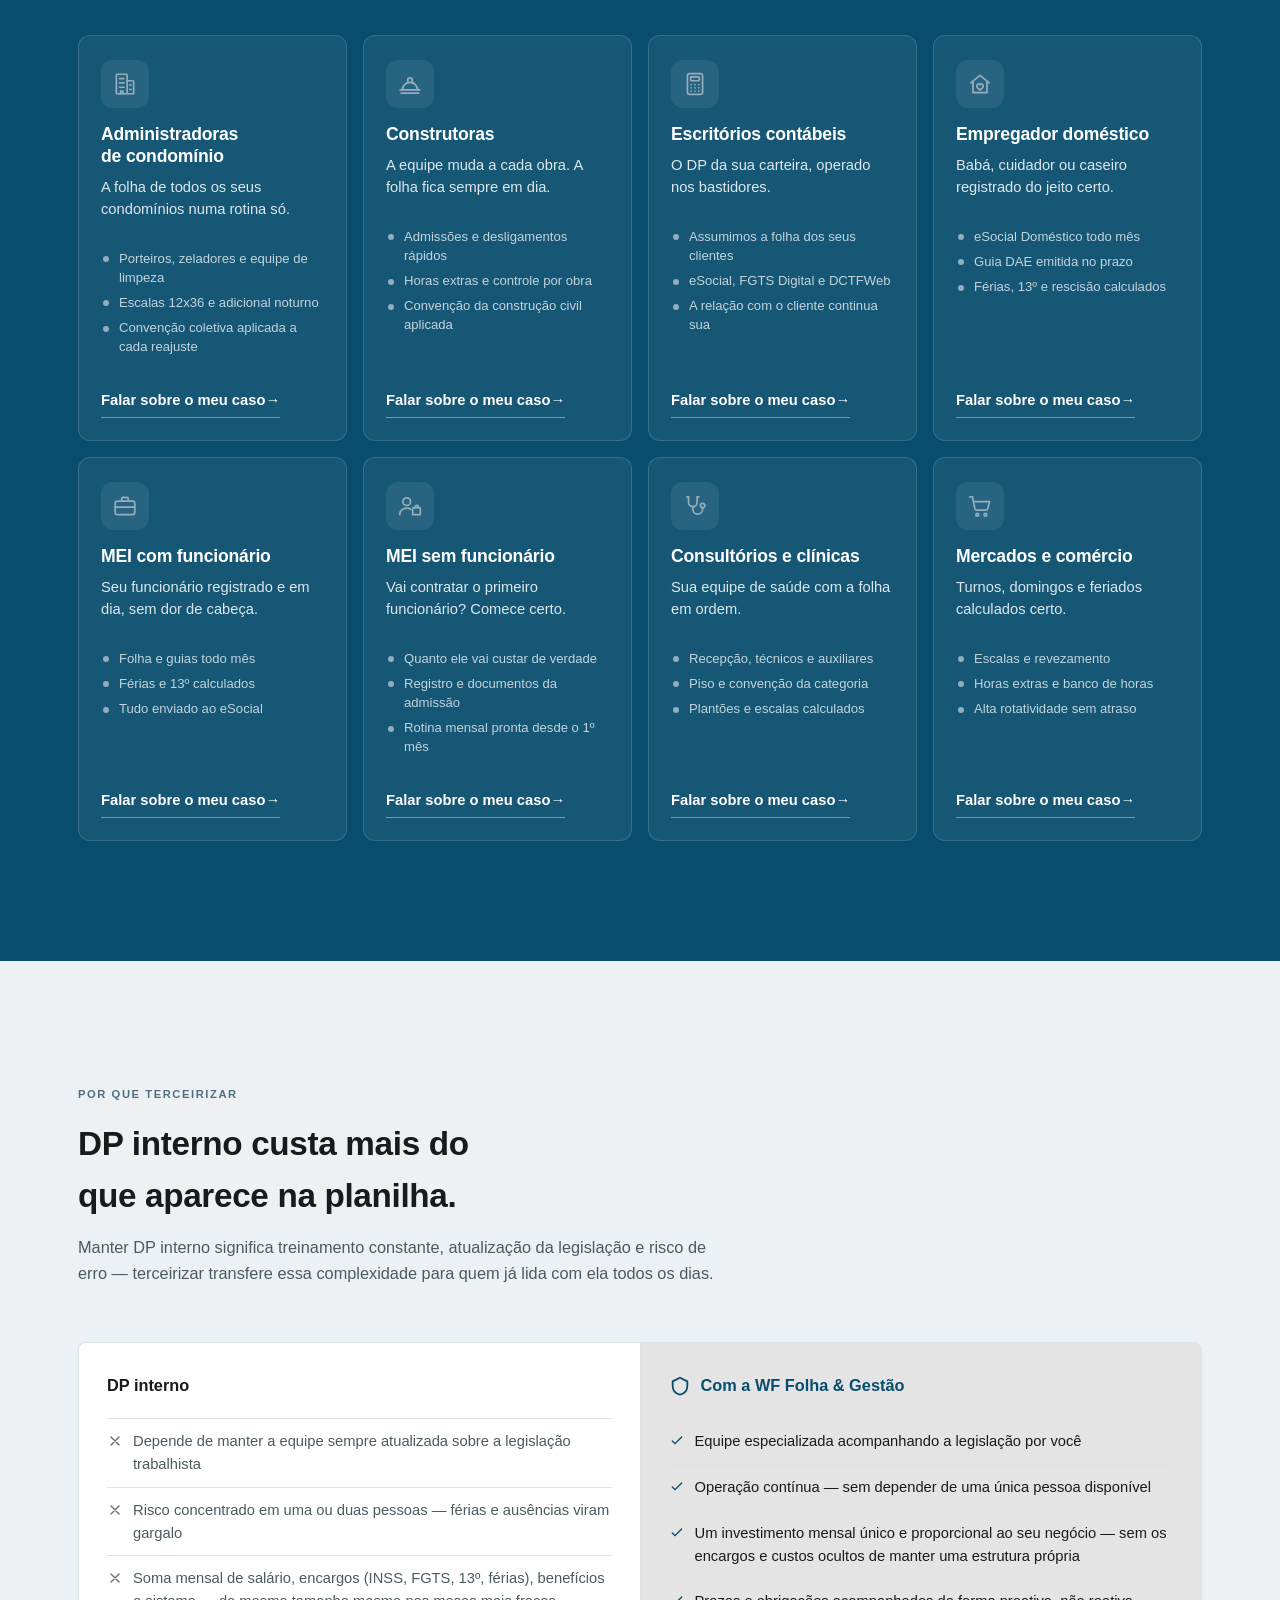
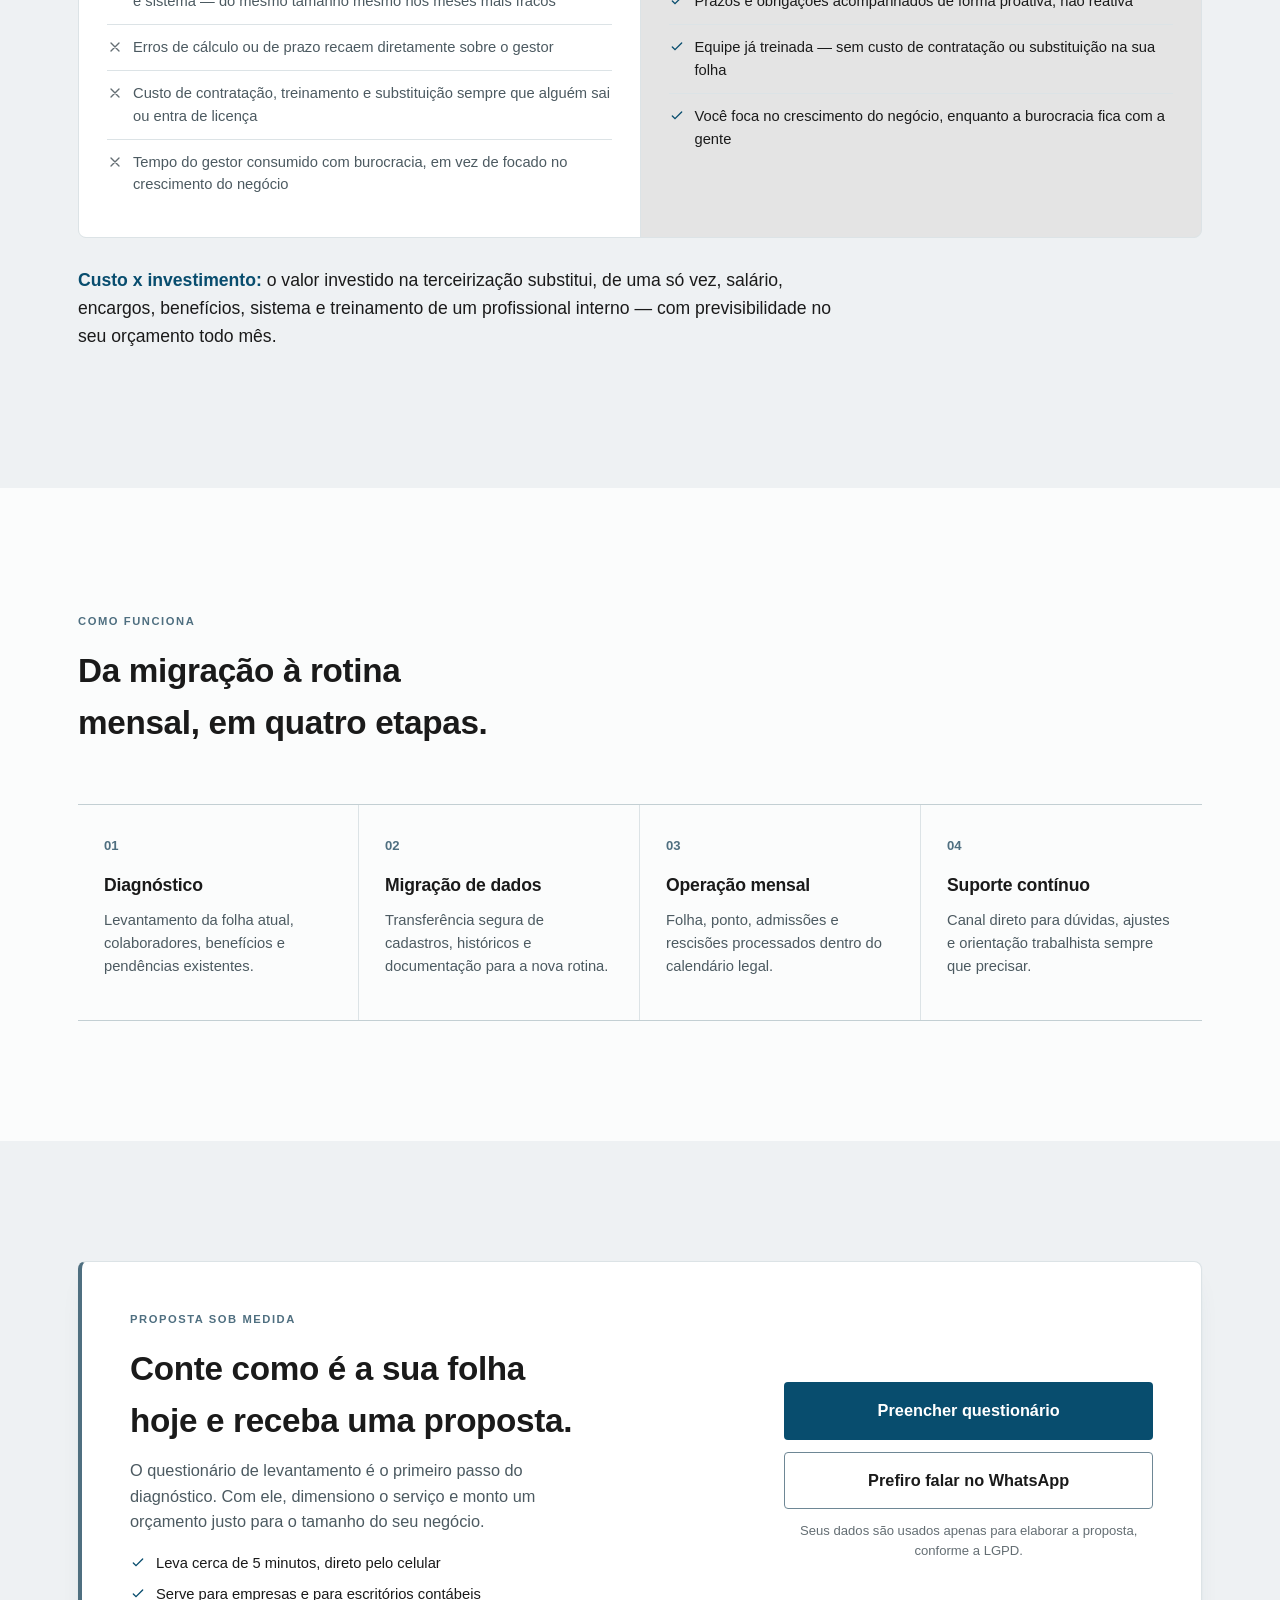
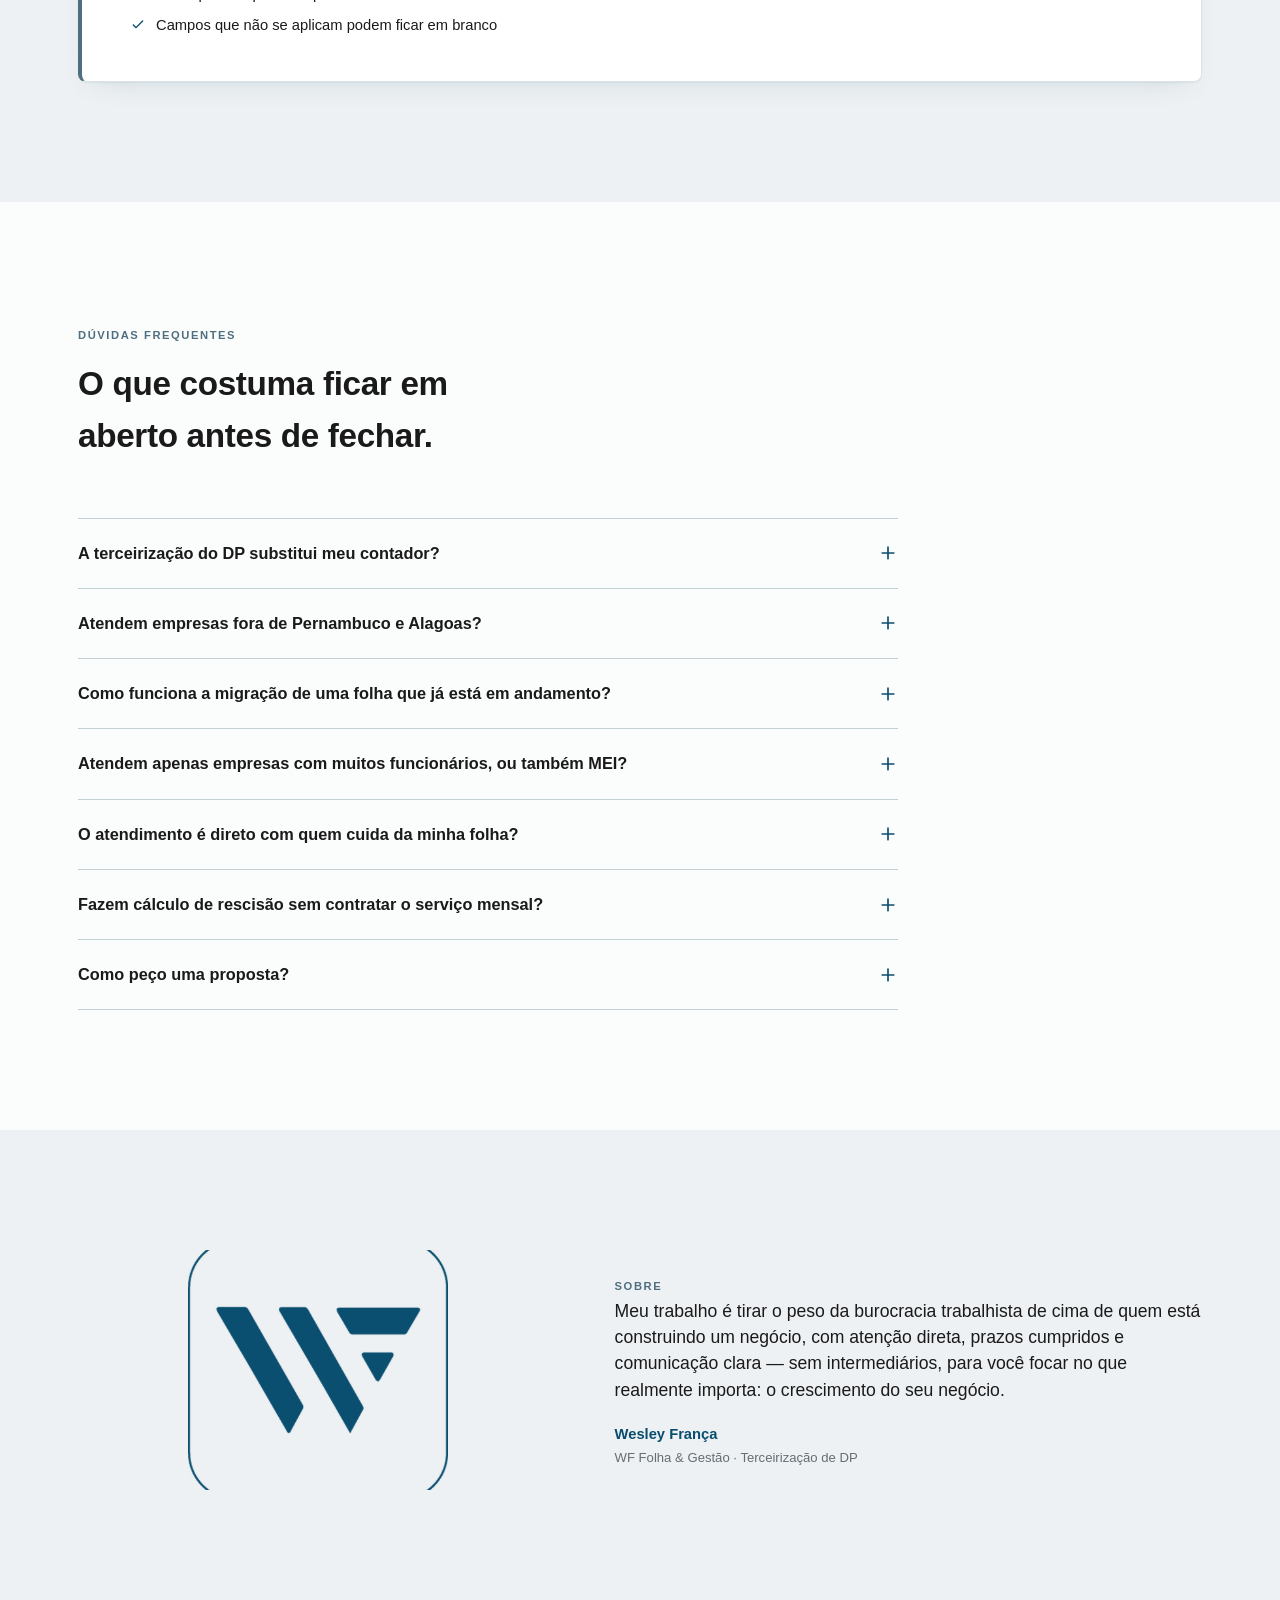
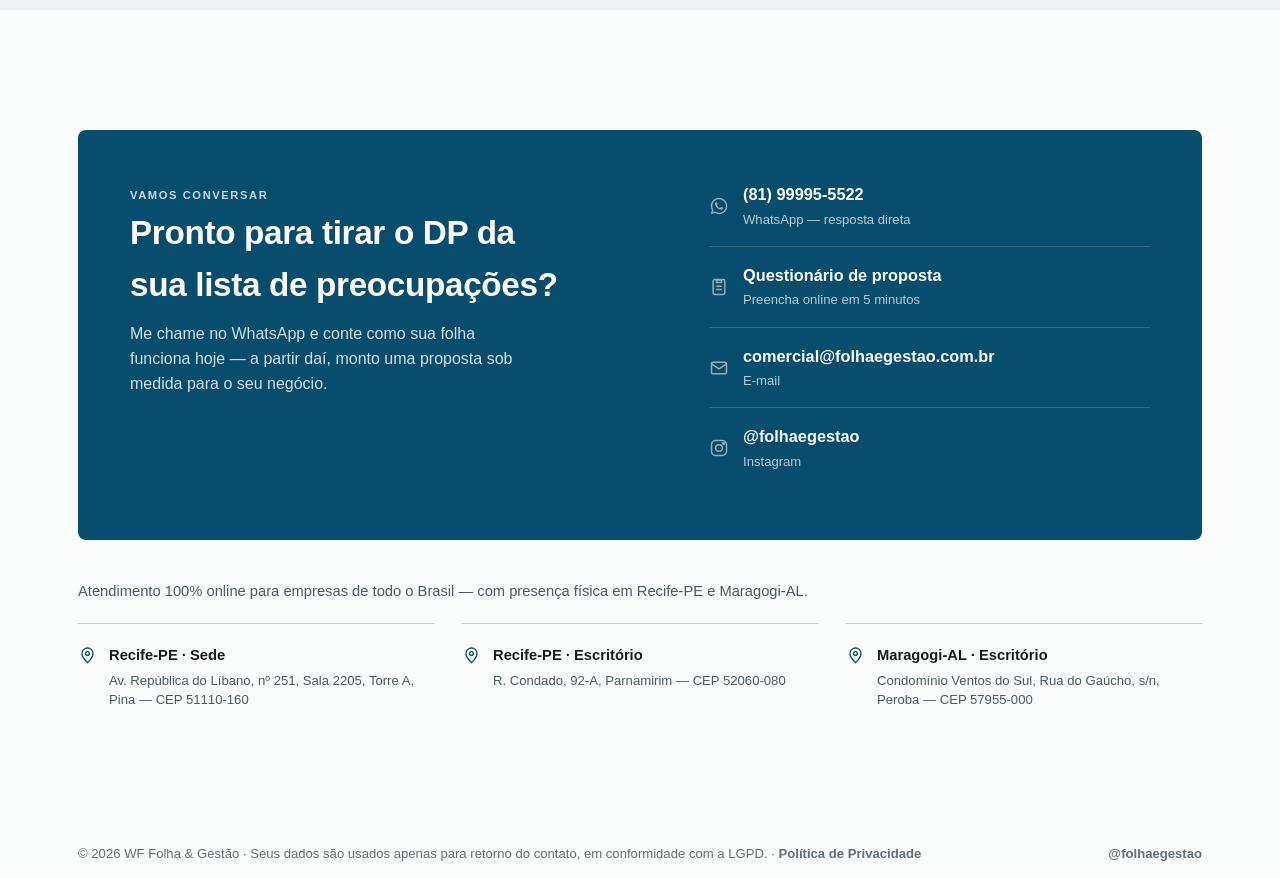
==== commit a4694453: "Ícone da aba deixa de custar 40 KB por página O <link rel="icon"> apontava para icon-512.png, de 41." ====
--- a/index.html
+++ b/index.html
@@ -14,7 +14,7 @@
 <meta name="description" content="Terceirização de Departamento Pessoal: folha, admissões, rescisões, férias e eSocial. Recife, Maragogi e todo o Brasil, com prazo acompanhado.">
 <meta name="theme-color" content="#084D6E">
 <link rel="icon" href="favicon.ico" sizes="any">
-<link rel="icon" type="image/png" href="icon-512.png">
+<link rel="icon" type="image/png" sizes="32x32" href="icone-32.png">
 <link rel="apple-touch-icon" href="apple-touch-icon.png">
 <meta property="og:type" content="website">
 <meta property="og:locale" content="pt_BR">
--- a/estilos.css
+++ b/estilos.css
@@ -304,6 +304,10 @@
 
   /* ====== Section shell ====== */
   section{padding:120px 0;}
+  /* No celular os 120px viravam 144px de vazio antes do título e 2.640px de
+     espaço morto na página inteira. 56px está na escala do DESIGN.md e o ponto
+     de quebra de 760px já existe na folha — não inventa um novo. */
+  @media (max-width:760px){ section{padding:56px 0;} }
   .section-head{
     max-width:640px;
     margin-bottom:56px;
